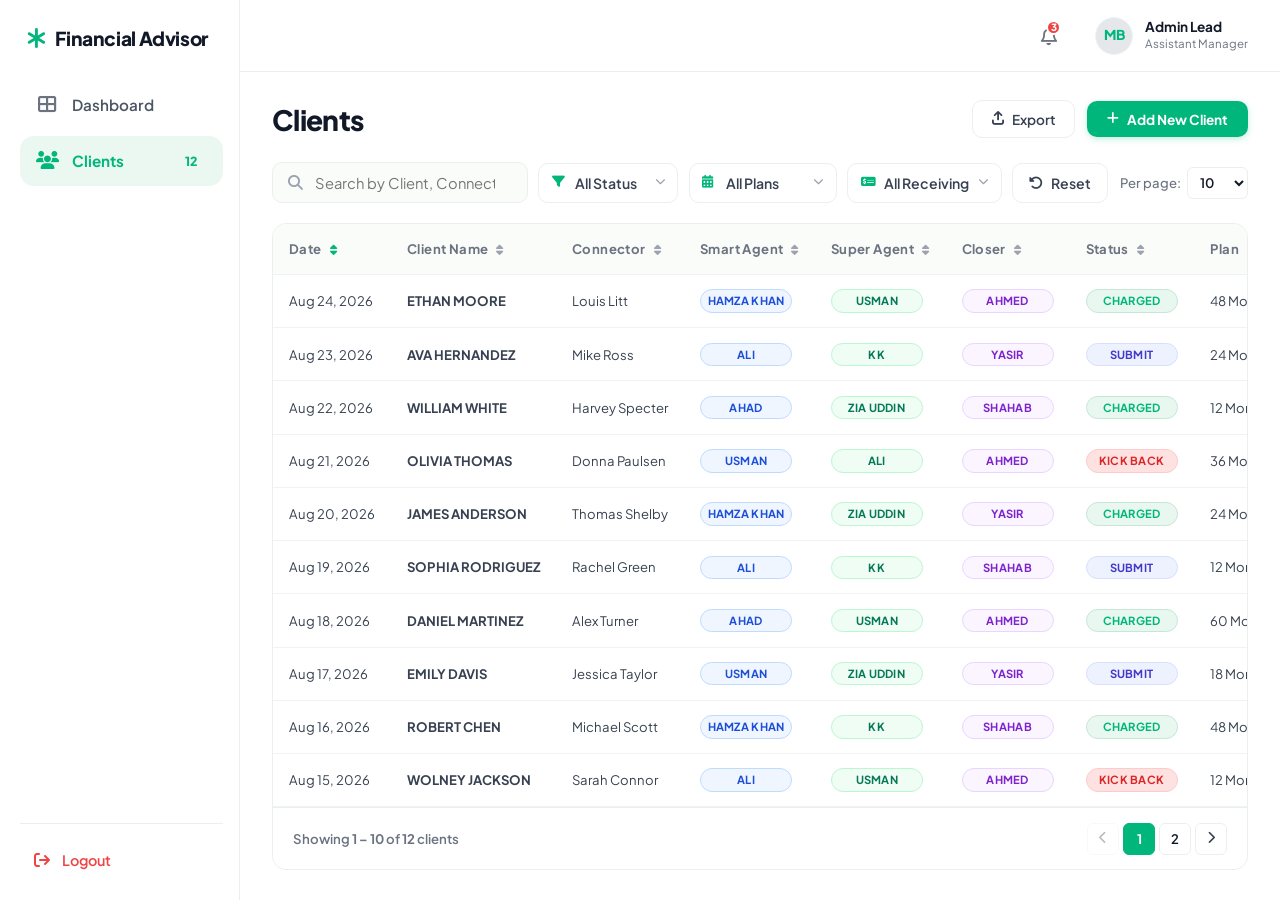
==== clients.html @ 7c9c1925 "Initial commit: Financial Advisor CRM portal" ====
<!DOCTYPE html>
<html lang="en">
<head>
    <meta charset="UTF-8">
    <meta name="viewport" content="width=device-width, initial-scale=1.0">
    <title>Clients - Financial Advisor CRM</title>
    <meta name="description" content="Professional Financial Advisor SaaS CRM - Manage and track all client applications, contract terms, approvals, and residuals.">
    <!-- Google Fonts -->
    <link rel="preconnect" href="https://fonts.googleapis.com">
    <link rel="preconnect" href="https://fonts.gstatic.com" crossorigin>
    <link href="https://fonts.googleapis.com/css2?family=Plus+Jakarta+Sans:wght@400;500;600;700;800&display=swap" rel="stylesheet">
    <!-- Font Awesome Icons -->
    <link rel="stylesheet" href="https://cdnjs.cloudflare.com/ajax/libs/font-awesome/6.5.1/css/all.min.css">
    <!-- Main Stylesheet -->
    <link rel="stylesheet" href="style.css">
</head>
<body>
    <!-- Master Rounded Canvas Card (Matching Screenshot) -->
    <div class="app-canvas">
        <!-- Sidebar Overlay (Mobile) -->
        <div class="sidebar-overlay" id="sidebarOverlay"></div>

        <!-- Sidebar -->
        <aside class="sidebar" id="sidebar">
            <div class="sidebar-brand">
                <div class="brand-wrapper">
                    <div class="brand-icon-leaf">
                        <i class="fa-solid fa-asterisk"></i>
                    </div>
                    <span class="brand-title">Financial Advisor</span>
                </div>
                <button class="sidebar-close-btn" id="sidebarCloseBtn" aria-label="Close Sidebar">
                    <i class="fa-solid fa-xmark"></i>
                </button>
            </div>



            <!-- Navigation Links -->
            <nav class="sidebar-nav">
                <a href="index.html" class="nav-item" id="navDashboard">
                    <i class="fa-solid fa-table-cells-large nav-icon"></i>
                    <span>Dashboard</span>
                </a>
                <a href="clients.html" class="nav-item active" id="navClients">
                    <i class="fa-solid fa-users nav-icon"></i>
                    <span>Clients</span>
                    <span class="badge-count" id="navClientCount">0</span>
                </a>
            </nav>

            <!-- Bottom Actions: Logout -->
            <div class="sidebar-bottom">
                <button class="sidebar-link-btn btn-logout" id="btnLogout" title="Logout">
                    <i class="fa-solid fa-arrow-right-from-bracket"></i>
                    <span>Logout</span>
                </button>
            </div>
        </aside>

        <!-- Main Wrapper -->
        <div class="main-wrapper">
            <!-- Top Navbar -->
            <header class="top-navbar">
                <div class="nav-left">
                    <button class="mobile-menu-btn" id="mobileToggleBtn" aria-label="Toggle Menu">
                        <i class="fa-solid fa-bars"></i>
                    </button>
                </div>

                <div class="nav-right">
                    <!-- Notifications Bell -->
                    <button class="notification-bell-btn" title="Notifications">
                        <i class="fa-regular fa-bell"></i>
                        <span class="notif-badge">3</span>
                    </button>

                    <!-- User Profile: Avatar First, Account Name After -->
                    <div class="user-profile-widget">
                        <div class="user-avatar-img" style="display: flex; align-items: center; justify-content: center; color: #00B67A; font-weight: 800; font-size: 0.85rem;">
                            MB
                        </div>
                        <div class="user-meta-text">
                            <span class="user-meta-name">Admin Lead</span>
                            <span class="user-meta-title">Assistant Manager</span>
                        </div>
                    </div>
                </div>
            </header>

            <!-- Page Main Content Area -->
            <main class="page-content" id="mainContent">
                <section class="view-section active" id="viewClients">
                    <!-- Header with Title & Action Buttons -->
                    <div class="page-header-row">
                        <div class="title-with-meta">
                            <h1 class="page-main-title">Clients</h1>
                        </div>

                        <div class="header-action-buttons">
                            <button class="btn-header-export" id="btnExportHeader">
                                <i class="fa-solid fa-arrow-up-from-bracket"></i>
                                <span>Export</span>
                            </button>
                            <button class="btn-header-add" id="btnOpenAddModal">
                                <i class="fa-solid fa-plus"></i>
                                <span>Add New Client</span>
                            </button>
                        </div>
                    </div>

                    <!-- Clean Toolbar: Search, Filter Dropdowns, Pagination Controls -->
                    <div class="crm-toolbar">
                        <div class="toolbar-left">
                            <!-- Search Input -->
                            <div class="search-box-pill">
                                <i class="fa-solid fa-magnifying-glass search-icon"></i>
                                <input type="text" id="searchInput" class="search-input-pill" placeholder="Search by Client, Connector, Agent, Closer...">
                                <button class="search-clear-pill" id="searchClearBtn" aria-label="Clear search" style="display: none;">
                                    <i class="fa-solid fa-circle-xmark"></i>
                                </button>
                            </div>

                            <!-- Filter: Status -->
                            <div class="filter-select-wrapper">
                                <i class="fa-solid fa-filter filter-icon-left"></i>
                                <select id="filterStatus" class="filter-select-pill">
                                    <option value="">All Status</option>
                                    <option value="Submit">Submit</option>
                                    <option value="Charged">Charged</option>
                                    <option value="Kick Back">Kick Back</option>
                                </select>
                                <i class="fa-solid fa-chevron-down filter-icon-right"></i>
                            </div>

                            <!-- Filter: Plan -->
                            <div class="filter-select-wrapper">
                                <i class="fa-solid fa-calendar-days filter-icon-left"></i>
                                <select id="filterPlan" class="filter-select-pill">
                                    <option value="">All Plans</option>
                                </select>
                                <i class="fa-solid fa-chevron-down filter-icon-right"></i>
                            </div>

                            <!-- Filter: Receiving -->
                            <div class="filter-select-wrapper">
                                <i class="fa-solid fa-money-check-dollar filter-icon-left"></i>
                                <select id="filterReceiving" class="filter-select-pill">
                                    <option value="">All Receiving</option>
                                    <option value="Received">Received</option>
                                    <option value="Pending">Pending</option>
                                </select>
                                <i class="fa-solid fa-chevron-down filter-icon-right"></i>
                            </div>

                            <!-- Reset Filters Button -->
                            <button class="btn-toolbar-reset" id="btnResetFilters" title="Reset All Filters">
                                <i class="fa-solid fa-rotate-left"></i>
                                <span>Reset</span>
                            </button>
                        </div>

                        <!-- Right Toolbar: Per Page Controls -->
                        <div class="toolbar-right">
                            <div class="per-page-wrapper">
                                <label for="selectRowsPerPage" class="per-page-label">Per page:</label>
                                <select id="selectRowsPerPage" class="per-page-select">
                                    <option value="10" selected>10</option>
                                    <option value="25">25</option>
                                    <option value="50">50</option>
                                    <option value="100">100</option>
                                </select>
                            </div>
                        </div>
                    </div>

                    <!-- Client Data Table Outer Card -->
                    <div class="table-outer-wrapper">
                        <div class="table-scroll-container">
                            <table class="crm-data-table" id="clientsTable">
                                <thead>
                                    <tr>
                                        <th class="sortable" data-sort="date">
                                            <span>Date</span>
                                            <i class="fa-solid fa-sort sort-caret"></i>
                                        </th>
                                        <th class="sortable" data-sort="clientName">
                                            <span>Client Name</span>
                                            <i class="fa-solid fa-sort sort-caret"></i>
                                        </th>
                                        <th class="sortable" data-sort="connector">
                                            <span>Connector</span>
                                            <i class="fa-solid fa-sort sort-caret"></i>
                                        </th>
                                        <th class="sortable" data-sort="smartAgent">
                                            <span>Smart Agent</span>
                                            <i class="fa-solid fa-sort sort-caret"></i>
                                        </th>
                                        <th class="sortable" data-sort="superAgent">
                                            <span>Super Agent</span>
                                            <i class="fa-solid fa-sort sort-caret"></i>
                                        </th>
                                        <th class="sortable" data-sort="closer">
                                            <span>Closer</span>
                                            <i class="fa-solid fa-sort sort-caret"></i>
                                        </th>
                                        <th class="sortable" data-sort="status">
                                            <span>Status</span>
                                            <i class="fa-solid fa-sort sort-caret"></i>
                                        </th>
                                        <th class="sortable" data-sort="plan">
                                            <span>Plan</span>
                                            <i class="fa-solid fa-sort sort-caret"></i>
                                        </th>
                                        <th class="sortable text-right" data-sort="monthly">
                                            <span>Monthly</span>
                                            <i class="fa-solid fa-sort sort-caret"></i>
                                        </th>
                                        <th class="sortable text-right" data-sort="initialPayment">
                                            <span>Initial Payment</span>
                                            <i class="fa-solid fa-sort sort-caret"></i>
                                        </th>
                                        <th class="sortable" data-sort="initialPaymentDate">
                                            <span>Initial Date</span>
                                            <i class="fa-solid fa-sort sort-caret"></i>
                                        </th>
                                        <th class="sortable text-right" data-sort="residual">
                                            <span>Residual</span>
                                            <i class="fa-solid fa-sort sort-caret"></i>
                                        </th>
                                        <th class="sortable text-right" data-sort="approvalAmount">
                                            <span>Approval Amount</span>
                                            <i class="fa-solid fa-sort sort-caret"></i>
                                        </th>
                                        <th class="sortable text-center" data-sort="receiving">
                                            <span>Receiving</span>
                                            <i class="fa-solid fa-sort sort-caret"></i>
                                        </th>
                                    </tr>
                                    <!-- Inline Table Input Row (Shown on clicking Add New Client) -->
                                    <tr class="inline-entry-row" id="inlineAddRow" style="display: none;" title="Type client data and press Enter to save">
                                        <td>
                                            <input type="date" class="tbl-input" id="tblDate">
                                        </td>
                                        <td>
                                            <input type="text" class="tbl-input" id="tblClientName" placeholder="Client Name..." style="font-weight: 700;">
                                        </td>
                                        <td>
                                            <input type="text" class="tbl-input" id="tblConnector" placeholder="Connector...">
                                        </td>
                                        <td>
                                            <div class="agent-select-wrapper" data-role="smart" data-target="tblSmartAgent">
                                                <input type="hidden" id="tblSmartAgent" value="">
                                                <button type="button" class="btn-agent-select-trigger" id="btnTrigger_tblSmartAgent" onclick="openAgentPopover(this, 'smart', 'tblSmartAgent')">
                                                    <span class="agent-select-label">-- Select --</span>
                                                    <i class="fa-solid fa-chevron-down caret-icon"></i>
                                                </button>
                                            </div>
                                        </td>
                                        <td>
                                            <div class="agent-select-wrapper" data-role="super" data-target="tblSuperAgent">
                                                <input type="hidden" id="tblSuperAgent" value="">
                                                <button type="button" class="btn-agent-select-trigger" id="btnTrigger_tblSuperAgent" onclick="openAgentPopover(this, 'super', 'tblSuperAgent')">
                                                    <span class="agent-select-label">-- Select --</span>
                                                    <i class="fa-solid fa-chevron-down caret-icon"></i>
                                                </button>
                                            </div>
                                        </td>
                                        <td>
                                            <div class="agent-select-wrapper" data-role="closer" data-target="tblCloser">
                                                <input type="hidden" id="tblCloser" value="">
                                                <button type="button" class="btn-agent-select-trigger" id="btnTrigger_tblCloser" onclick="openAgentPopover(this, 'closer', 'tblCloser')">
                                                    <span class="agent-select-label">-- Select --</span>
                                                    <i class="fa-solid fa-chevron-down caret-icon"></i>
                                                </button>
                                            </div>
                                        </td>
                                        <td>
                                            <select class="tbl-select" id="tblStatus">
                                                <option value="Submit">Submit</option>
                                                <option value="Charged">Charged</option>
                                                <option value="Kick Back">Kick Back</option>
                                            </select>
                                        </td>
                                        <td>
                                            <select class="tbl-select" id="tblPlan"></select>
                                        </td>
                                        <td>
                                            <input type="number" step="0.01" class="tbl-input text-right" id="tblMonthly" placeholder="0.00">
                                        </td>
                                        <td>
                                            <input type="number" step="0.01" class="tbl-input text-right" id="tblInitialPayment" placeholder="0.00">
                                        </td>
                                        <td>
                                            <input type="date" class="tbl-input" id="tblInitialPaymentDate">
                                        </td>
                                        <td>
                                            <div class="tbl-calc-badge" id="tblResidual">$0</div>
                                        </td>
                                        <td>
                                            <div class="tbl-calc-badge" id="tblApprovalAmount" style="color: var(--text-main);">$0</div>
                                        </td>
                                        <td>
                                            <select class="tbl-select" id="tblReceiving">
                                                <option value="Pending">Pending</option>
                                                <option value="Received">Received</option>
                                            </select>
                                        </td>
                                    </tr>
                                </thead>
                                <tbody id="clientsTableBody">
                                    <!-- Populated dynamically via JS -->
                                </tbody>
                            </table>
                        </div>

                        <!-- Table Bottom Pagination Footer -->
                        <div class="table-pagination-footer" id="tablePaginationFooter">
                            <span class="pagination-range-text" id="tableResultsCount">1 &ndash; 10 of 12</span>
                            <div class="pagination-arrow-group" id="paginationControls">
                                <!-- Dynamic arrow & number buttons -->
                            </div>
                        </div>

                        <!-- Empty State -->
                        <div class="empty-table-state" id="emptyState" style="display: none;">
                            <div class="empty-icon-wrap">
                                <i class="fa-solid fa-folder-open"></i>
                            </div>
                            <h3 class="empty-title">No clients found</h3>
                            <p class="empty-desc">There are no client records matching your active search or filters.</p>
                            <button class="btn-header-add" id="btnEmptyAddClient">
                                <i class="fa-solid fa-plus"></i>
                                <span>Add New Client</span>
                            </button>
                        </div>
                    </div>
                </section>
            </main>
        </div>
    </div>

    <!-- ==================== MODAL: ADD / EDIT CLIENT ==================== -->
    <div class="modal-backdrop" id="clientModal" role="dialog" aria-modal="true" aria-labelledby="modalTitle">
        <div class="modal-dialog">
            <div class="modal-card">
                <div class="modal-top-header">
                    <div>
                        <h2 class="modal-heading-title" id="modalTitle">Add New Client</h2>
                        <p class="modal-heading-sub" id="modalSubtitle">Fill in client contract and payment terms</p>
                    </div>
                    <button class="modal-close-icon" id="modalCloseBtn" aria-label="Close modal">
                        <i class="fa-solid fa-xmark"></i>
                    </button>
                </div>

                <form id="clientForm" novalidate>
                    <input type="hidden" id="clientId">
                    
                    <div class="modal-scroll-body">
                        <!-- Section 1: General Info -->
                        <div class="form-field-grid">
                            <!-- Date -->
                            <div class="form-group-item">
                                <label for="formDate" class="form-input-label required">Application Date</label>
                                <input type="date" id="formDate" class="custom-input" required>
                                <span class="error-text-msg" id="errorDate"></span>
                            </div>

                            <!-- Client Name -->
                            <div class="form-group-item">
                                <label for="formClientName" class="form-input-label required">Client Name</label>
                                <input type="text" id="formClientName" class="custom-input" placeholder="e.g. LAVERNON EDWARDS" required>
                                <span class="error-text-msg" id="errorClientName"></span>
                            </div>

                            <!-- Connector -->
                            <div class="form-group-item">
                                <label for="formConnector" class="form-input-label">Connector</label>
                                <input type="text" id="formConnector" class="custom-input" placeholder="e.g. Zabloon Shamaun">
                                <span class="error-text-msg" id="errorConnector"></span>
                            </div>

                            <!-- Smart Agent -->
                            <div class="form-group-item">
                                <div style="display: flex; justify-content: space-between; align-items: center;">
                                    <label for="formSmartAgent" class="form-input-label">Smart Agent</label>
                                    <button type="button" style="color: var(--primary); font-size: 0.72rem; font-weight: 700;" id="btnAddNewSmartAgent">+ Add New</button>
                                </div>
                                <select id="formSmartAgent" class="custom-select"></select>
                            </div>

                            <!-- Super Agent -->
                            <div class="form-group-item">
                                <div style="display: flex; justify-content: space-between; align-items: center;">
                                    <label for="formSuperAgent" class="form-input-label">Super Agent</label>
                                    <button type="button" style="color: var(--primary); font-size: 0.72rem; font-weight: 700;" id="btnAddNewSuperAgent">+ Add New</button>
                                </div>
                                <select id="formSuperAgent" class="custom-select"></select>
                            </div>

                            <!-- Closer -->
                            <div class="form-group-item">
                                <div style="display: flex; justify-content: space-between; align-items: center;">
                                    <label for="formCloser" class="form-input-label">Closer</label>
                                    <button type="button" style="color: var(--primary); font-size: 0.72rem; font-weight: 700;" id="btnAddNewCloser">+ Add New</button>
                                </div>
                                <select id="formCloser" class="custom-select"></select>
                            </div>

                            <!-- Status -->
                            <div class="form-group-item">
                                <label for="formStatus" class="form-input-label required">Status</label>
                                <select id="formStatus" class="custom-select" required>
                                    <option value="Submit">Submit</option>
                                    <option value="Charged">Charged</option>
                                    <option value="Kick Back">Kick Back</option>
                                </select>
                            </div>

                            <!-- Plan -->
                            <div class="form-group-item">
                                <label for="formPlan" class="form-input-label required">Plan Duration</label>
                                <select id="formPlan" class="custom-select" required></select>
                            </div>

                            <!-- Receiving -->
                            <div class="form-group-item">
                                <label for="formReceiving" class="form-input-label required">Receiving Status</label>
                                <select id="formReceiving" class="custom-select" required>
                                    <option value="Pending">Pending</option>
                                    <option value="Received">Received</option>
                                </select>
                            </div>

                            <!-- Monthly -->
                            <div class="form-group-item">
                                <label for="formMonthly" class="form-input-label required">Monthly Payment ($)</label>
                                <input type="number" id="formMonthly" class="custom-input" step="0.01" min="0" placeholder="0.00" required>
                                <span class="error-text-msg" id="errorMonthly"></span>
                            </div>

                            <!-- Initial Payment -->
                            <div class="form-group-item">
                                <label for="formInitialPayment" class="form-input-label required">Initial Payment ($)</label>
                                <input type="number" id="formInitialPayment" class="custom-input" step="0.01" min="0" placeholder="0.00" required>
                                <span class="error-text-msg" id="errorInitialPayment"></span>
                            </div>

                            <!-- Initial Payment Date -->
                            <div class="form-group-item">
                                <label for="formInitialPaymentDate" class="form-input-label">Initial Payment Date</label>
                                <input type="date" id="formInitialPaymentDate" class="custom-input">
                            </div>
                        </div>

                        <!-- Automated Calculation Banner -->
                        <div class="calc-preview-card">
                            <div class="form-field-grid">
                                <div>
                                    <label class="form-input-label">Approval Amount (Auto)</label>
                                    <div class="read-only-preview" id="displayApprovalAmount">$0.00</div>
                                    <input type="hidden" id="formApprovalAmount" value="0">
                                    <span style="font-size: 0.72rem; color: var(--primary); font-weight: 600;" id="approvalRuleMatchText">Matched rule</span>
                                </div>
                                <div>
                                    <label class="form-input-label">Residual (5% of Approval)</label>
                                    <div class="read-only-preview" id="displayResidual">$0.00</div>
                                    <input type="hidden" id="formResidual" value="0">
                                    <span style="font-size: 0.72rem; color: var(--primary); font-weight: 600;">Auto-calculated 5%</span>
                                </div>
                            </div>
                        </div>
                    </div>

                    <div class="modal-action-footer">
                        <button type="button" class="btn-header-export" id="modalCancelBtn">Cancel</button>
                        <button type="submit" class="btn-header-add" id="modalSaveBtn">
                            <i class="fa-solid fa-floppy-disk"></i>
                            <span id="modalSaveBtnText">Save Client</span>
                        </button>
                    </div>
                </form>
            </div>
        </div>
    </div>

    <!-- ==================== MODAL: VIEW CLIENT DETAILS ==================== -->
    <div class="modal-backdrop" id="viewModal" role="dialog" aria-modal="true" aria-labelledby="viewModalTitle">
        <div class="modal-dialog">
            <div class="modal-card">
                <div class="modal-top-header">
                    <div>
                        <h2 class="modal-heading-title" id="viewModalTitle">Client Details</h2>
                        <p class="modal-heading-sub">Application terms and financial summary</p>
                    </div>
                    <button class="modal-close-icon" id="viewModalCloseBtn" aria-label="Close modal">
                        <i class="fa-solid fa-xmark"></i>
                    </button>
                </div>

                <div class="modal-scroll-body" id="viewModalBody">
                    <!-- Populated dynamically via JS -->
                </div>

                <div class="modal-action-footer">
                    <button type="button" class="btn-header-export" id="viewModalCloseBtn2">Close</button>
                    <button type="button" class="btn-header-export" id="viewModalDeleteBtn" style="color: var(--danger); border-color: #FECACA;">
                        <i class="fa-solid fa-trash-can"></i>
                        <span>Delete</span>
                    </button>
                    <button type="button" class="btn-header-add" id="viewModalEditBtn">
                        <i class="fa-solid fa-pen-to-square"></i>
                        <span>Edit Client</span>
                    </button>
                </div>
            </div>
        </div>
    </div>

    <!-- ==================== MODAL: DELETE CONFIRMATION ==================== -->
    <div class="modal-backdrop" id="deleteModal" role="dialog" aria-modal="true" aria-labelledby="deleteModalTitle">
        <div class="modal-dialog modal-dialog-sm">
            <div class="modal-card">
                <div class="modal-top-header" style="background-color: #FEF2F2;">
                    <div>
                        <h2 class="modal-heading-title" style="color: var(--danger);" id="deleteModalTitle">Delete Client</h2>
                        <p class="modal-heading-sub">Confirm permanent record removal</p>
                    </div>
                    <button class="modal-close-icon" id="deleteModalCloseBtn" aria-label="Close modal">
                        <i class="fa-solid fa-xmark"></i>
                    </button>
                </div>

                <div class="modal-scroll-body">
                    <p style="font-size: 1rem; color: var(--text-main); margin-bottom: 0.5rem;">
                        Are you sure you want to delete <strong id="deleteClientName">this client</strong>?
                    </p>
                    <p style="font-size: 0.85rem; color: var(--text-muted);">
                        This will remove the record from localStorage and recalculate all financial statistics.
                    </p>
                </div>

                <div class="modal-action-footer">
                    <button type="button" class="btn-header-export" id="deleteCancelBtn">Cancel</button>
                    <button type="button" class="btn-header-add" id="deleteConfirmBtn" style="background-color: var(--danger);">
                        <i class="fa-solid fa-trash-can"></i>
                        <span>Delete Client</span>
                    </button>
                </div>
            </div>
        </div>
    </div>

    <!-- ==================== MODAL: ADD CUSTOM AGENT ==================== -->
    <div class="modal-backdrop" id="agentModal" role="dialog" aria-modal="true" aria-labelledby="agentModalTitle">
        <div class="modal-dialog modal-dialog-sm">
            <div class="modal-card">
                <div class="modal-top-header">
                    <div>
                        <h2 class="modal-heading-title" id="agentModalTitle">Add New Agent</h2>
                        <p class="modal-heading-sub" id="agentModalSubtitle">Add to persistent dropdown selections</p>
                    </div>
                    <button class="modal-close-icon" id="agentModalCloseBtn" aria-label="Close modal">
                        <i class="fa-solid fa-xmark"></i>
                    </button>
                </div>

                <form id="agentForm" novalidate>
                    <div class="modal-scroll-body">
                        <div class="form-group-item">
                            <label for="agentNameInput" class="form-input-label required">Agent Full Name</label>
                            <input type="text" id="agentNameInput" class="custom-input" placeholder="e.g. John Doe" required autofocus>
                            <span class="error-text-msg" id="agentNameError"></span>
                        </div>
                    </div>

                    <div class="modal-action-footer">
                        <button type="button" class="btn-header-export" id="agentCancelBtn">Cancel</button>
                        <button type="submit" class="btn-header-add" id="agentSaveBtn">
                            <i class="fa-solid fa-plus"></i>
                            <span>Save Agent</span>
                        </button>
                    </div>
                </form>
            </div>
        </div>
    </div>

    <!-- Agent Datalists for Combobox / Quick Custom Input -->
    <datalist id="smartAgentDatalist"></datalist>
    <datalist id="superAgentDatalist"></datalist>
    <datalist id="closerDatalist"></datalist>

    <!-- Toast Notifications Container -->
    <div class="toast-container" id="toastContainer" aria-live="polite" aria-atomic="true"></div>

    <!-- Application Script -->
    <script src="script.js"></script>
</body>
</html>
---- style.css ----
/* ==========================================================================
   FINANCIAL ADVISOR / CLIENT CRM - LIGHT EMERALD DESIGN SYSTEM
   ========================================================================== */

:root {
    /* Primary Brand Palette (Emerald Green Theme from Reference) */
    --primary: #00B67A;
    --primary-hover: #009E69;
    --primary-active: #00875A;
    --primary-light: #EBF8F2;
    --primary-subtle: rgba(0, 182, 122, 0.12);

    /* Backgrounds & Canvas */
    --canvas-bg: #E7EFE9;
    --app-bg: #FFFFFF;
    --sidebar-bg: #FFFFFF;
    --sidebar-border: #EBF0EC;
    --sidebar-hover: #F4F8F5;
    --sidebar-active: #EBF8F2;
    --sidebar-text: #4B5563;
    --sidebar-text-active: #00B67A;

    /* Card & Table Tokens */
    --card-bg: #FFFFFF;
    --card-border: #EBF0EC;
    --card-hover-border: #D8E5DC;
    --table-header-bg: #FFFFFF;
    --table-row-hover: #F8FCF9;
    --table-border: #F0F4F1;

    /* Text Colors */
    --text-main: #111827;
    --text-secondary: #374151;
    --text-muted: #6B7280;
    --text-light: #9CA3AF;

    /* Status Colors */
    --success: #00B67A;
    --success-light: #E8F8F0;
    --success-border: #A7F3D0;

    --danger: #EF4444;
    --danger-light: #FEE2E2;
    --danger-border: #FECACA;

    --warning: #F59E0B;
    --warning-light: #FEF3C7;
    --warning-border: #FDE68A;

    --info: #3B82F6;
    --info-light: #EFF6FF;
    --info-border: #BFDBFE;

    --purple: #8B5CF6;
    --purple-light: #F5F3FF;

    /* Layout Dimensions */
    --sidebar-width: 240px;
    --header-height: 72px;
    --radius-sm: 6px;
    --radius-md: 10px;
    --radius-lg: 14px;
    --radius-xl: 20px;
    --radius-2xl: 26px;

    /* Shadows */
    --shadow-canvas: 0 12px 35px -8px rgba(0, 40, 20, 0.08), 0 4px 12px -2px rgba(0, 0, 0, 0.04);
    --shadow-sm: 0 1px 2px 0 rgba(0, 0, 0, 0.04);
    --shadow-md: 0 4px 6px -1px rgba(0, 0, 0, 0.05), 0 2px 4px -2px rgba(0, 0, 0, 0.03);
    --shadow-dropdown: 0 10px 25px -5px rgba(0, 0, 0, 0.1), 0 8px 10px -6px rgba(0, 0, 0, 0.04);
    --shadow-modal: 0 25px 50px -12px rgba(0, 0, 0, 0.25);

    /* Transitions */
    --transition-fast: all 0.15s ease;
    --transition-normal: all 0.22s cubic-bezier(0.4, 0, 0.2, 1);
}

/* Reset & Base */
*, *::before, *::after {
    box-sizing: border-box;
    margin: 0;
    padding: 0;
}

html {
    font-size: 16px;
    scroll-behavior: smooth;
    background-color: var(--canvas-bg);
}

html, body {
    height: 100%;
    margin: 0;
    padding: 0;
    overflow: hidden;
}

body {
    font-family: 'Plus Jakarta Sans', -apple-system, BlinkMacSystemFont, 'Segoe UI', Roboto, Helvetica, Arial, sans-serif;
    background-color: #FFFFFF;
    color: var(--text-main);
    line-height: 1.5;
    -webkit-font-smoothing: antialiased;
    -moz-osx-font-smoothing: grayscale;
    min-height: 100vh;
    width: 100%;
}

/* Typography */
h1, h2, h3, h4, h5, h6 {
    font-weight: 700;
    color: var(--text-main);
    line-height: 1.25;
}

a {
    color: var(--primary);
    text-decoration: none;
    transition: var(--transition-fast);
}

button {
    font-family: inherit;
    cursor: pointer;
    border: none;
    outline: none;
    background: none;
}

input, select, textarea {
    font-family: inherit;
    font-size: 0.95rem;
}

select {
    scrollbar-width: none;
    -ms-overflow-style: none;
}

select::-webkit-scrollbar {
    display: none;
    width: 0;
    height: 0;
}

/* ==========================================================================
   MASTER FULL-SCREEN APP LAYOUT
   ========================================================================== */

.app-canvas {
    width: 100vw;
    height: 100vh;
    max-height: 100vh;
    background-color: var(--app-bg);
    border-radius: 0;
    box-shadow: none;
    border: none;
    display: flex;
    position: relative;
    overflow: hidden;
}

/* ==========================================================================
   CLEAN LIGHT SIDEBAR
   ========================================================================== */

.sidebar-overlay {
    display: none;
    position: fixed;
    inset: 0;
    background: rgba(15, 23, 42, 0.5);
    backdrop-filter: blur(4px);
    z-index: 998;
    opacity: 0;
    transition: opacity 0.3s ease;
}

.sidebar {
    width: var(--sidebar-width);
    background-color: var(--sidebar-bg);
    border-right: 1px solid var(--sidebar-border);
    display: flex;
    flex-direction: column;
    flex-shrink: 0;
    padding: 1.5rem 1rem 1.25rem 1.25rem;
    z-index: 50;
    transition: var(--transition-normal);
    position: sticky;
    top: 0;
    height: 100vh;
    overflow-y: auto;
    overflow-x: hidden;
    scrollbar-width: none;
    -ms-overflow-style: none;
}

.sidebar::-webkit-scrollbar {
    display: none;
}

.sidebar-brand {
    display: flex;
    align-items: center;
    justify-content: space-between;
    margin-bottom: 1.75rem;
    padding: 0 0.5rem;
}

.brand-wrapper {
    display: flex;
    align-items: center;
    gap: 0.65rem;
}

.brand-icon-leaf {
    color: var(--primary);
    font-size: 1.45rem;
    display: flex;
    align-items: center;
    justify-content: center;
}

.brand-title {
    font-size: 1.2rem;
    font-weight: 800;
    color: var(--text-main);
    letter-spacing: -0.02em;
}

.sidebar-close-btn {
    display: none;
    color: var(--text-muted);
    font-size: 1.3rem;
    padding: 0.4rem;
}

.btn-sidebar-add {
    width: 100%;
    background-color: var(--primary);
    color: #FFFFFF;
    font-weight: 700;
    font-size: 0.95rem;
    padding: 0.8rem 1rem;
    border-radius: var(--radius-md);
    display: flex;
    align-items: center;
    justify-content: center;
    gap: 0.5rem;
    margin-bottom: 1.75rem;
    transition: var(--transition-normal);
    box-shadow: 0 3px 8px rgba(0, 182, 122, 0.25);
}

.btn-sidebar-add:hover {
    background-color: var(--primary-hover);
    transform: translateY(-1px);
    box-shadow: 0 5px 12px rgba(0, 182, 122, 0.35);
}

.sidebar-nav {
    display: flex;
    flex-direction: column;
    gap: 0.4rem;
    flex: 1;
}

.nav-item {
    display: flex;
    align-items: center;
    gap: 0.85rem;
    padding: 0.8rem 1rem;
    border-radius: var(--radius-lg);
    color: var(--sidebar-text);
    font-weight: 600;
    font-size: 0.95rem;
    transition: var(--transition-fast);
    position: relative;
}

.nav-icon {
    font-size: 1.15rem;
    width: 22px;
    text-align: center;
    color: var(--text-muted);
    transition: var(--transition-fast);
}

.nav-item:hover {
    background-color: var(--sidebar-hover);
    color: var(--text-main);
}

.nav-item:hover .nav-icon {
    color: var(--primary);
}

.nav-item.active {
    background-color: var(--sidebar-active);
    color: var(--sidebar-text-active);
    font-weight: 700;
}

.nav-item.active .nav-icon {
    color: var(--sidebar-text-active);
}

.badge-count {
    margin-left: auto;
    background: var(--primary-light);
    color: var(--primary);
    font-size: 0.78rem;
    font-weight: 800;
    padding: 0.2rem 0.6rem;
    border-radius: 9999px;
}

.sidebar-bottom {
    margin-top: auto;
    padding-top: 1rem;
    border-top: 1px solid var(--sidebar-border);
    display: flex;
    flex-direction: column;
    gap: 0.5rem;
}

.sidebar-link-btn {
    display: flex;
    align-items: center;
    gap: 0.75rem;
    padding: 0.7rem 0.85rem;
    color: var(--text-muted);
    font-size: 0.9rem;
    font-weight: 600;
    border-radius: var(--radius-md);
    transition: var(--transition-fast);
}

.sidebar-link-btn:hover {
    background-color: var(--sidebar-hover);
    color: var(--text-main);
}

.btn-logout {
    color: #EF4444 !important;
    font-weight: 600;
    width: 100%;
}

.btn-logout i {
    color: #EF4444;
    font-size: 1rem;
    transition: var(--transition-fast);
}

.btn-logout:hover {
    background-color: #FEF2F2 !important;
    color: #DC2626 !important;
}

.btn-logout:hover i {
    transform: translateX(2px);
    color: #DC2626;
}

/* ==========================================================================
   MAIN CONTENT AREA & TOP HEADER
   ========================================================================== */

.main-wrapper {
    flex: 1;
    min-width: 0;
    height: 100vh;
    max-height: 100vh;
    display: flex;
    flex-direction: column;
    overflow: hidden;
    background-color: var(--app-bg);
}

.top-navbar {
    height: var(--header-height);
    padding: 0 2rem;
    display: flex;
    align-items: center;
    justify-content: space-between;
    border-bottom: 1px solid var(--sidebar-border);
    background-color: #FFFFFF;
    flex-shrink: 0;
    z-index: 40;
}

.nav-left {
    display: flex;
    align-items: center;
    gap: 1rem;
}

.mobile-menu-btn {
    display: none;
    font-size: 1.25rem;
    color: var(--text-secondary);
    padding: 0.4rem;
    border-radius: var(--radius-sm);
}

.nav-right {
    display: flex;
    align-items: center;
    gap: 1.5rem;
}

.currency-badge {
    display: flex;
    align-items: center;
    gap: 0.4rem;
    font-size: 0.85rem;
    font-weight: 700;
    color: var(--primary);
    cursor: pointer;
    padding: 0.35rem 0.65rem;
    border-radius: var(--radius-sm);
    transition: var(--transition-fast);
}

.currency-badge:hover {
    background-color: var(--primary-light);
}

.notification-bell-btn {
    position: relative;
    font-size: 1.15rem;
    color: var(--text-muted);
    padding: 0.4rem;
    border-radius: 50%;
    transition: var(--transition-fast);
}

.notification-bell-btn:hover {
    color: var(--text-main);
    background-color: var(--sidebar-hover);
}

.notif-badge {
    position: absolute;
    top: 2px;
    right: 2px;
    width: 15px;
    height: 15px;
    border-radius: 50%;
    background-color: #EF4444;
    color: #FFFFFF;
    font-size: 0.62rem;
    font-weight: 800;
    display: flex;
    align-items: center;
    justify-content: center;
    border: 2px solid #FFFFFF;
}

.user-profile-widget {
    display: flex;
    align-items: center;
    gap: 0.75rem;
    padding-left: 0.5rem;
}

.user-meta-text {
    display: flex;
    flex-direction: column;
    text-align: left;
}

.user-meta-name {
    font-size: 0.85rem;
    font-weight: 700;
    color: var(--text-main);
    line-height: 1.2;
}

.user-meta-title {
    font-size: 0.72rem;
    color: var(--text-muted);
}

.user-avatar-img {
    width: 38px;
    height: 38px;
    border-radius: 50%;
    object-fit: cover;
    border: 1.5px solid var(--primary-light);
    background: #E5E7EB;
}

/* ==========================================================================
   PAGE VIEW CONTENT
   ========================================================================== */

.page-content {
    flex: 1;
    padding: 1.75rem 2rem 2.5rem;
    min-width: 0;
    width: 100%;
    overflow-y: auto;
    overflow-x: hidden;
}

.page-header-row {
    display: flex;
    align-items: center;
    justify-content: space-between;
    margin-bottom: 1.5rem;
    flex-wrap: wrap;
    gap: 1rem;
}

.title-with-meta {
    display: flex;
    align-items: center;
    gap: 1rem;
    flex-wrap: wrap;
}

.page-main-title {
    font-size: 1.75rem;
    font-weight: 800;
    color: var(--text-main);
    letter-spacing: -0.025em;
}

.last-updated-tag {
    display: inline-flex;
    align-items: center;
    gap: 0.4rem;
    font-size: 0.75rem;
    color: var(--text-muted);
    font-weight: 600;
    text-transform: uppercase;
    letter-spacing: 0.03em;
}

.last-updated-tag strong {
    color: var(--text-secondary);
}

.refresh-icon-btn {
    color: var(--primary);
    cursor: pointer;
    font-size: 0.8rem;
    transition: transform 0.3s ease;
}

.refresh-icon-btn:hover {
    transform: rotate(180deg);
}

.header-action-buttons {
    display: flex;
    align-items: center;
    gap: 0.75rem;
}

.btn-header-export {
    background-color: #FFFFFF;
    border: 1px solid var(--sidebar-border);
    color: var(--text-secondary);
    font-weight: 600;
    font-size: 0.85rem;
    padding: 0.6rem 1.15rem;
    border-radius: var(--radius-md);
    display: inline-flex;
    align-items: center;
    gap: 0.5rem;
    transition: var(--transition-fast);
}

.btn-header-export:hover {
    background-color: var(--sidebar-hover);
    border-color: #D1D5DB;
    color: var(--text-main);
}

.btn-header-add {
    background-color: var(--primary);
    color: #FFFFFF;
    font-weight: 700;
    font-size: 0.85rem;
    padding: 0.6rem 1.25rem;
    border-radius: var(--radius-md);
    display: inline-flex;
    align-items: center;
    gap: 0.5rem;
    transition: var(--transition-normal);
    box-shadow: 0 2px 6px rgba(0, 182, 122, 0.25);
}

.btn-header-add:hover {
    background-color: var(--primary-hover);
    transform: translateY(-1px);
    box-shadow: 0 4px 10px rgba(0, 182, 122, 0.35);
}

/* ==========================================================================
   TOOLBAR WITH FILTER PILLS & COLUMN CUSTOMIZER (Exact Reference UI)
   ========================================================================== */

.crm-toolbar {
    display: flex;
    align-items: center;
    justify-content: space-between;
    gap: 0.75rem;
    margin-bottom: 1.25rem;
    flex-wrap: wrap;
    width: 100%;
}

.toolbar-left {
    display: flex;
    align-items: center;
    gap: 0.65rem;
    flex: 1;
    min-width: 320px;
    flex-wrap: wrap;
}

.search-box-pill {
    position: relative;
    flex: 1 1 240px;
    min-width: 200px;
    max-width: 360px;
}

.search-box-pill i.search-icon {
    position: absolute;
    left: 1rem;
    top: 50%;
    transform: translateY(-50%);
    color: var(--text-light);
    font-size: 0.95rem;
}

.search-input-pill {
    width: 100%;
    padding: 0.65rem 2rem 0.65rem 2.6rem;
    border: 1.5px solid var(--sidebar-border);
    border-radius: var(--radius-md);
    background-color: #FAFCFA;
    color: var(--text-main);
    font-size: 0.92rem;
    transition: var(--transition-fast);
}

.search-input-pill:focus {
    background-color: #FFFFFF;
    border-color: var(--primary);
    box-shadow: 0 0 0 3px rgba(0, 182, 122, 0.15);
    outline: none;
}

.search-clear-pill {
    position: absolute;
    right: 0.8rem;
    top: 50%;
    transform: translateY(-50%);
    color: var(--text-light);
    font-size: 0.95rem;
    padding: 0.2rem;
    transition: var(--transition-fast);
}

.search-clear-pill:hover {
    color: var(--text-secondary);
}

/* Toolbar Filter Dropdowns (Full Width Pill Buttons) */
.filter-select-wrapper {
    position: relative;
    display: inline-flex;
    align-items: center;
}

.filter-icon-left {
    position: absolute;
    left: 0.85rem;
    pointer-events: none;
    color: var(--primary);
    font-size: 0.8rem;
    z-index: 2;
}

.filter-icon-right {
    position: absolute;
    right: 0.85rem;
    pointer-events: none;
    color: var(--text-light);
    font-size: 0.65rem;
    z-index: 2;
}

.filter-select-pill {
    min-width: 140px;
    height: 40px;
    padding: 0.5rem 2rem 0.5rem 2.25rem;
    font-size: 0.88rem;
    font-weight: 600;
    font-family: inherit;
    color: var(--text-secondary);
    background-color: #FFFFFF;
    border: 1.5px solid var(--sidebar-border);
    border-radius: var(--radius-md);
    cursor: pointer;
    appearance: none;
    -webkit-appearance: none;
    -moz-appearance: none;
    transition: var(--transition-fast);
}

.filter-select-pill:hover {
    background-color: var(--sidebar-hover);
    border-color: #CBD5E1;
    color: var(--text-main);
}

.filter-select-pill:focus {
    border-color: var(--primary);
    background-color: #FFFFFF;
    outline: none;
    box-shadow: 0 0 0 3px rgba(0, 182, 122, 0.15);
    color: var(--text-main);
}

.btn-toolbar-reset {
    height: 40px;
    padding: 0.5rem 1rem;
    font-size: 0.88rem;
    font-weight: 600;
    font-family: inherit;
    color: var(--text-secondary);
    background-color: #FFFFFF;
    border: 1.5px solid var(--sidebar-border);
    border-radius: var(--radius-md);
    display: inline-flex;
    align-items: center;
    gap: 0.45rem;
    cursor: pointer;
    transition: var(--transition-fast);
}

.btn-toolbar-reset:hover {
    background-color: var(--sidebar-hover);
    border-color: #CBD5E1;
    color: var(--text-main);
}

.toolbar-right {
    display: flex;
    align-items: center;
    gap: 0.85rem;
    flex-wrap: wrap;
}

.per-page-wrapper {
    display: inline-flex;
    align-items: center;
    gap: 0.4rem;
    font-size: 0.82rem;
    color: var(--text-secondary);
    font-weight: 500;
}

.per-page-label {
    font-size: 0.82rem;
    color: var(--text-muted);
    font-weight: 500;
}

.per-page-select {
    height: 32px;
    padding: 0.15rem 0.5rem;
    font-size: 0.82rem;
    font-weight: 600;
    font-family: inherit;
    color: var(--text-main);
    background-color: #FFFFFF;
    border: 1.5px solid var(--sidebar-border);
    border-radius: var(--radius-sm);
    cursor: pointer;
    transition: var(--transition-fast);
}

.per-page-select:focus {
    border-color: var(--primary);
    outline: none;
    box-shadow: 0 0 0 2px rgba(0, 182, 122, 0.15);
}

.pagination-range-text {
    font-size: 0.825rem;
    color: var(--text-muted);
    font-weight: 600;
    white-space: nowrap;
}

.pagination-arrow-group {
    display: flex;
    align-items: center;
    gap: 0.25rem;
}

.btn-arrow-page {
    width: 32px;
    height: 32px;
    border-radius: var(--radius-sm);
    border: 1.5px solid var(--sidebar-border);
    background-color: #FFFFFF;
    color: var(--text-secondary);
    display: flex;
    align-items: center;
    justify-content: center;
    font-size: 0.8rem;
    transition: var(--transition-fast);
    cursor: pointer;
}

.btn-arrow-page:hover:not(:disabled) {
    background-color: #E8F8F0;
    color: var(--primary);
    border-color: var(--primary);
}

.btn-arrow-page:disabled {
    opacity: 0.35;
    cursor: not-allowed;
}

.btn-page-number {
    min-width: 32px;
    height: 32px;
    padding: 0 0.4rem;
    border-radius: var(--radius-sm);
    border: 1.5px solid var(--sidebar-border);
    background-color: #FFFFFF;
    color: var(--text-main);
    display: flex;
    align-items: center;
    justify-content: center;
    font-size: 0.82rem;
    font-weight: 600;
    transition: var(--transition-fast);
    cursor: pointer;
}

.btn-page-number:hover:not(.active) {
    background-color: #E8F8F0;
    border-color: var(--primary);
    color: var(--primary);
}

.btn-page-number.active {
    background-color: var(--primary);
    border-color: var(--primary);
    color: #FFFFFF;
    font-weight: 700;
}

/* Table Bottom Pagination Footer (Clean Attached Bottom Bar) */
.table-pagination-footer {
    display: flex;
    align-items: center;
    justify-content: space-between;
    gap: 1rem;
    padding: 0.9rem 1.25rem;
    border-top: 1px solid var(--sidebar-border);
    background-color: #FFFFFF;
    border-bottom-left-radius: var(--radius-lg);
    border-bottom-right-radius: var(--radius-lg);
}

/* ==========================================================================
   DATA TABLE CONTAINER & STYLES (Light & Clean Like Screenshot)
   ========================================================================== */

.table-outer-wrapper {
    width: 100%;
    border: 1px solid var(--sidebar-border);
    border-radius: var(--radius-lg);
    background-color: #FFFFFF;
    overflow: hidden;
}

.table-scroll-container {
    width: 100%;
    overflow-x: auto;
    overflow-y: visible;
    scrollbar-width: thin;
    scrollbar-color: #CBD5E1 #F9FAFB;
}

.table-scroll-container::-webkit-scrollbar {
    height: 7px;
}

.table-scroll-container::-webkit-scrollbar-track {
    background: #F9FAFB;
}

.table-scroll-container::-webkit-scrollbar-thumb {
    background: #D1D5DB;
    border-radius: 4px;
}

.crm-data-table {
    width: 100%;
    min-width: 1100px;
    border-collapse: collapse;
    text-align: left;
    white-space: nowrap;
}

.crm-data-table th {
    background-color: #FAFCFA;
    color: var(--text-muted);
    font-size: 0.82rem;
    font-weight: 700;
    padding: 0.95rem 1rem;
    border-bottom: 1px solid var(--table-border);
    user-select: none;
    letter-spacing: 0.03em;
}

.crm-data-table th.sortable {
    cursor: pointer;
    transition: var(--transition-fast);
}

.crm-data-table th.sortable:hover {
    background-color: #F0F7F2;
    color: var(--primary);
}

.sort-caret {
    font-size: 0.72rem;
    margin-left: 0.35rem;
    color: var(--text-light);
    vertical-align: middle;
}

th.sort-asc .sort-caret,
th.sort-desc .sort-caret {
    color: var(--primary);
}

.crm-data-table td {
    padding: 0.9rem 1rem;
    font-size: 0.82rem;
    color: var(--text-secondary);
    border-bottom: 1px solid var(--table-border);
    vertical-align: middle;
    transition: var(--transition-fast);
}

/* ==========================================================================
   INLINE TABLE DATA ENTRY ROW (Inputs Directly Inside Table)
   ========================================================================== */

.inline-entry-row {
    background-color: #F3F9F5 !important;
    border-bottom: 2px solid #C6E7D5 !important;
}

.inline-entry-row td {
    padding: 0.65rem 0.5rem;
    background-color: #F3F9F5;
}

.tbl-input, .tbl-select {
    width: 100%;
    min-width: 75px;
    height: 32px;
    padding: 0.2rem 0.45rem;
    font-size: 0.85rem;
    font-weight: 500;
    font-family: inherit;
    color: var(--text-main);
    background-color: #FFFFFF;
    border: 1px solid #C6E7D5;
    border-radius: var(--radius-sm);
    transition: var(--transition-fast);
}

.tbl-input:focus, .tbl-select:focus {
    border-color: var(--primary);
    box-shadow: 0 0 0 2px rgba(0, 182, 122, 0.2);
    outline: none;
    background-color: #FFFFFF;
}

.tbl-input.is-invalid, .tbl-select.is-invalid {
    border-color: var(--danger);
    background-color: #FEF2F2;
}

.tbl-calc-badge {
    display: inline-flex;
    align-items: center;
    justify-content: flex-end;
    height: 32px;
    padding: 0.2rem 0.45rem;
    font-size: 0.85rem;
    font-weight: 600;
    font-family: 'Plus Jakarta Sans', monospace;
    background-color: #FFFFFF;
    border: 1px solid #C6E7D5;
    border-radius: var(--radius-sm);
    color: var(--primary);
    white-space: nowrap;
    width: 100%;
}

.crm-data-table tbody tr:hover td {
    background-color: var(--table-row-hover);
}

.inline-editing-row {
    background-color: #F3F9F5 !important;
}

.inline-editing-row td {
    padding: 0.55rem 0.45rem !important;
    background-color: #F3F9F5 !important;
}

/* ==========================================================================
   CUSTOM AGENT DROPDOWN POPOVER WITH INLINE INPUT
   ========================================================================== */

.agent-select-wrapper {
    position: relative;
    width: 100%;
    min-width: 85px;
}

.btn-agent-select-trigger {
    width: 100%;
    min-width: 85px;
    height: 32px;
    padding: 0.2rem 0.5rem;
    font-size: 0.85rem;
    font-weight: 500;
    font-family: inherit;
    color: var(--text-main);
    background-color: #FFFFFF;
    border: 1px solid #C6E7D5;
    border-radius: var(--radius-sm);
    display: flex;
    align-items: center;
    justify-content: space-between;
    gap: 0.35rem;
    cursor: pointer;
    transition: var(--transition-fast);
    text-align: left;
}

.btn-agent-select-trigger:hover {
    border-color: var(--primary);
    background-color: #FAFCFA;
}

.btn-agent-select-trigger.active {
    border-color: var(--primary);
    box-shadow: 0 0 0 2px rgba(0, 182, 122, 0.2);
    background-color: #FFFFFF;
}

.agent-select-label {
    overflow: hidden;
    text-overflow: ellipsis;
    white-space: nowrap;
    flex: 1;
}

.caret-icon {
    font-size: 0.65rem;
    color: var(--text-muted);
    flex-shrink: 0;
    transition: transform 0.15s ease;
}

.btn-agent-select-trigger.active .caret-icon {
    transform: rotate(180deg);
    color: var(--primary);
}

/* Floating Popover */
.agent-popover-dropdown {
    position: fixed;
    z-index: 9999;
    background: #FFFFFF;
    border: 1px solid #C6E7D5;
    border-radius: var(--radius-md);
    box-shadow: 0 10px 25px -4px rgba(0, 40, 20, 0.18), 0 4px 6px -2px rgba(0, 0, 0, 0.05);
    min-width: 175px;
    max-width: 260px;
    padding: 0.45rem;
    display: flex;
    flex-direction: column;
    gap: 0.35rem;
    animation: popoverFadeIn 0.12s ease-out;
}

@keyframes popoverFadeIn {
    from { opacity: 0; transform: translateY(-4px); }
    to { opacity: 1; transform: translateY(0); }
}

.agent-popover-search {
    width: 100%;
    padding: 0.38rem 0.55rem;
    font-size: 0.82rem;
    font-family: inherit;
    color: var(--text-main);
    background: #FAFCFA;
    border: 1px solid #CBD5E1;
    border-radius: var(--radius-sm);
    outline: none;
    transition: var(--transition-fast);
}

.agent-popover-search:focus {
    border-color: var(--primary);
    background: #FFFFFF;
    box-shadow: 0 0 0 2px rgba(0, 182, 122, 0.18);
}

.agent-popover-options {
    max-height: 165px;
    overflow-y: auto;
    overscroll-behavior: contain;
    -webkit-overflow-scrolling: touch;
    scrollbar-width: none; /* Firefox */
    -ms-overflow-style: none; /* IE and Edge */
    display: flex;
    flex-direction: column;
    gap: 0.15rem;
}

.agent-popover-options::-webkit-scrollbar {
    display: none; /* Chrome, Safari, Opera */
    width: 0;
    height: 0;
}

.agent-popover-item {
    padding: 0.35rem 0.55rem;
    font-size: 0.82rem;
    font-weight: 500;
    color: var(--text-main);
    border-radius: var(--radius-sm);
    cursor: pointer;
    transition: background 0.12s;
    display: flex;
    align-items: center;
    justify-content: space-between;
}

.agent-popover-item:hover {
    background-color: #E8F8F0;
    color: #00B67A;
}

.agent-popover-item.selected {
    background-color: #E8F8F0;
    color: #00B67A;
    font-weight: 700;
}

.agent-popover-add-btn {
    padding: 0.42rem 0.55rem;
    font-size: 0.82rem;
    font-weight: 600;
    color: #00B67A;
    background: #F0FDF4;
    border: 1px dashed #A7F3D0;
    border-radius: var(--radius-sm);
    cursor: pointer;
    display: flex;
    align-items: center;
    gap: 0.4rem;
    transition: background 0.12s, border-color 0.12s;
}

.agent-popover-add-btn:hover {
    background: #DCFCE7;
    border-color: #00B67A;
}

.inline-editing-row td {
    padding: 0.55rem 0.45rem !important;
    background-color: #F3F9F5 !important;
}

.client-name-cell {
    font-weight: 700;
    font-size: 0.95rem;
    color: var(--text-main);
    display: flex;
    align-items: center;
    gap: 0.6rem;
}

.client-initial-badge {
    width: 32px;
    height: 32px;
    border-radius: 50%;
    background-color: var(--primary-light);
    color: var(--primary);
    font-weight: 800;
    font-size: 0.8rem;
    display: flex;
    align-items: center;
    justify-content: center;
    flex-shrink: 0;
}

.clickable-row:hover .client-name-cell strong {
    color: var(--primary);
}

.currency-val {
    font-weight: 700;
    font-size: 0.95rem;
    font-family: 'Plus Jakarta Sans', monospace;
}

.text-right { text-align: right; }
.text-center { text-align: center; }

/* Status & Agent Badges (Uniform Equal Width Clean Pills Without Icons) */
.status-pill, .badge-agent {
    display: inline-flex;
    align-items: center;
    justify-content: center;
    width: 92px;
    min-width: 92px;
    box-sizing: border-box;
    font-size: 0.70rem;
    font-weight: 700;
    text-transform: uppercase;
    letter-spacing: 0.025em;
    padding: 0.25rem 0.4rem;
    border-radius: 9999px;
    line-height: 1.2;
    white-space: nowrap;
    text-align: center;
    overflow: hidden;
    text-overflow: ellipsis;
}

.metric-top-bar .status-pill {
    width: auto;
    min-width: unset;
}

.pill-submit {
    background-color: #EEF2FF;
    color: #4338CA;
    border: 1px solid #D5E0FF;
}

.pill-charged {
    background-color: #E8F8F0;
    color: #00B67A;
    border: 1px solid #C6E7D5;
}

.pill-kickback {
    background-color: #FEE2E2;
    color: #DC2626;
    border: 1px solid #FECACA;
}

.pill-received {
    background-color: #E8F8F0;
    color: #00B67A;
    border: 1px solid #C6E7D5;
}

.pill-pending {
    background-color: #F3F4F6;
    color: #4B5563;
    border: 1px solid #E5E7EB;
}

.pill-plan {
    background-color: #FAFCFA;
    color: #374151;
    border: 1.5px solid #E2E8F0;
    font-weight: 500;
    font-size: 0.82rem;
}

/* Agent Specific Badge Styles */
.badge-smart-agent {
    background-color: #EFF6FF;
    color: #1D4ED8;
    border: 1px solid #BFDBFE;
}

.badge-super-agent {
    background-color: #F0FDF4;
    color: #047857;
    border: 1px solid #BBF7D0;
}

.badge-closer {
    background-color: #FAF5FF;
    color: #7E22CE;
    border: 1px solid #E9D5FF;
}

/* Empty State */
.empty-table-state {
    padding: 4rem 2rem;
    text-align: center;
    display: flex;
    flex-direction: column;
    align-items: center;
    justify-content: center;
}

.empty-icon-wrap {
    width: 60px;
    height: 60px;
    border-radius: 50%;
    background-color: var(--primary-light);
    color: var(--primary);
    display: flex;
    align-items: center;
    justify-content: center;
    font-size: 1.5rem;
    margin-bottom: 1rem;
}

.empty-title {
    font-size: 1.15rem;
    font-weight: 700;
    color: var(--text-main);
    margin-bottom: 0.25rem;
}

.empty-desc {
    color: var(--text-muted);
    font-size: 0.85rem;
    margin-bottom: 1.25rem;
}

/* ==========================================================================
   DASHBOARD METRIC CARDS & PANELS (Matching the Green Theme)
   ========================================================================== */

.metrics-row-grid {
    display: grid;
    grid-template-columns: repeat(auto-fit, minmax(220px, 1fr));
    gap: 1rem;
    margin-bottom: 1.75rem;
    width: 100%;
}

.metric-stat-card {
    background-color: #FFFFFF;
    border: 1px solid var(--sidebar-border);
    border-radius: var(--radius-lg);
    padding: 1.25rem;
    box-shadow: var(--shadow-sm);
    display: flex;
    flex-direction: column;
    justify-content: space-between;
    transition: var(--transition-normal);
}

.metric-stat-card:hover {
    transform: translateY(-2px);
    box-shadow: var(--shadow-md);
    border-color: #D1FAE5;
}

.metric-top-bar {
    display: flex;
    align-items: center;
    justify-content: space-between;
    margin-bottom: 0.75rem;
}

.metric-circle-icon {
    width: 38px;
    height: 38px;
    border-radius: var(--radius-md);
    background-color: var(--primary-light);
    color: var(--primary);
    display: flex;
    align-items: center;
    justify-content: center;
    font-size: 1.1rem;
}

.metric-label-title {
    font-size: 0.75rem;
    font-weight: 700;
    color: var(--text-muted);
    text-transform: uppercase;
    letter-spacing: 0.04em;
    display: block;
    margin-bottom: 0.25rem;
}

.metric-number-bold {
    font-size: 1.75rem;
    font-weight: 800;
    color: var(--text-main);
    letter-spacing: -0.03em;
}

.metric-footer-note {
    font-size: 0.75rem;
    color: var(--text-muted);
    padding-top: 0.65rem;
    border-top: 1px solid var(--table-border);
    display: flex;
    align-items: center;
    gap: 0.4rem;
}

/* Dashboard 2-Column Section */
.dashboard-grid-2col {
    display: grid;
    grid-template-columns: 1fr 1fr;
    gap: 1.25rem;
    width: 100%;
}

.dash-panel-box {
    background-color: #FFFFFF;
    border: 1px solid var(--sidebar-border);
    border-radius: var(--radius-lg);
    box-shadow: var(--shadow-sm);
    overflow: hidden;
}

.panel-title-bar {
    padding: 1.15rem 1.35rem;
    border-bottom: 1px solid var(--sidebar-border);
    display: flex;
    align-items: center;
    justify-content: space-between;
}

.panel-title-text {
    font-size: 1.05rem;
    font-weight: 700;
    color: var(--text-main);
}

.panel-subtitle-text {
    font-size: 0.78rem;
    color: var(--text-muted);
}

.panel-inner-body {
    padding: 1.35rem;
}

/* Distribution Progress Track */
.dist-item-row {
    display: flex;
    flex-direction: column;
    gap: 0.35rem;
    margin-bottom: 1rem;
}

.dist-item-row:last-child {
    margin-bottom: 0;
}

.dist-meta-labels {
    display: flex;
    justify-content: space-between;
    font-size: 0.825rem;
    font-weight: 600;
}

.dist-track-bar {
    width: 100%;
    height: 8px;
    background-color: #F3F4F6;
    border-radius: 9999px;
    overflow: hidden;
}

.dist-fill-bar {
    height: 100%;
    border-radius: 9999px;
    transition: width 0.6s cubic-bezier(0.4, 0, 0.2, 1);
}

.bg-emerald-fill { background-color: var(--primary); }
.bg-submit-fill { background-color: #6366F1; }
.bg-danger-fill { background-color: #EF4444; }

/* ==========================================================================
   MODALS (ADD / EDIT / VIEW / DELETE) - CLEAN POPUPS
   ========================================================================== */

.modal-backdrop {
    position: fixed;
    inset: 0;
    background: rgba(15, 23, 42, 0.55);
    backdrop-filter: blur(4px);
    display: flex;
    align-items: center;
    justify-content: center;
    z-index: 1050;
    opacity: 0;
    visibility: hidden;
    transition: opacity 0.22s ease, visibility 0.22s ease;
    padding: 1.25rem;
}

.modal-backdrop.active {
    opacity: 1;
    visibility: visible;
}

.modal-dialog {
    width: 100%;
    max-width: 680px;
    max-height: 90vh;
    display: flex;
    transform: scale(0.96) translateY(8px);
    transition: transform 0.22s cubic-bezier(0.4, 0, 0.2, 1);
}

.modal-dialog-sm { max-width: 440px; }

.modal-backdrop.active .modal-dialog {
    transform: scale(1) translateY(0);
}

.modal-card {
    width: 100%;
    background-color: #FFFFFF;
    border-radius: var(--radius-xl);
    box-shadow: var(--shadow-modal);
    border: 1px solid var(--sidebar-border);
    display: flex;
    flex-direction: column;
    overflow: hidden;
}

.modal-top-header {
    padding: 1.2rem 1.5rem;
    border-bottom: 1px solid var(--sidebar-border);
    display: flex;
    align-items: center;
    justify-content: space-between;
    background-color: #FAFCFA;
}

.modal-heading-title {
    font-size: 1.15rem;
    font-weight: 800;
    color: var(--text-main);
}

.modal-heading-sub {
    font-size: 0.78rem;
    color: var(--text-muted);
}

.modal-close-icon {
    font-size: 1.1rem;
    color: var(--text-muted);
    padding: 0.35rem;
    border-radius: var(--radius-sm);
    transition: var(--transition-fast);
}

.modal-close-icon:hover {
    color: var(--text-main);
    background-color: #F3F4F6;
}

.modal-scroll-body {
    padding: 1.5rem;
    overflow-y: auto;
    max-height: calc(90vh - 140px);
}

.modal-action-footer {
    padding: 1rem 1.5rem;
    border-top: 1px solid var(--sidebar-border);
    background-color: #FAFCFA;
    display: flex;
    align-items: center;
    justify-content: flex-end;
    gap: 0.65rem;
}

/* Forms */
.form-field-grid {
    display: grid;
    grid-template-columns: 1fr 1fr;
    gap: 1rem;
}

.form-group-item {
    display: flex;
    flex-direction: column;
    gap: 0.3rem;
}

.form-input-label {
    font-size: 0.78rem;
    font-weight: 700;
    color: var(--text-secondary);
}

.form-input-label.required::after {
    content: " *";
    color: var(--danger);
}

.custom-input, .custom-select {
    width: 100%;
    padding: 0.6rem 0.75rem;
    border: 1px solid var(--sidebar-border);
    border-radius: var(--radius-md);
    background-color: #FFFFFF;
    color: var(--text-main);
    font-size: 0.88rem;
    transition: var(--transition-fast);
}

.custom-input:focus, .custom-select:focus {
    border-color: var(--primary);
    box-shadow: 0 0 0 3px rgba(0, 182, 122, 0.12);
    outline: none;
}

.custom-input.is-invalid, .custom-select.is-invalid {
    border-color: var(--danger);
    background-color: #FEF2F2;
}

.error-text-msg {
    font-size: 0.7rem;
    font-weight: 600;
    color: var(--danger);
    min-height: 15px;
}

.calc-preview-card {
    background: linear-gradient(135deg, #FAFCFA 0%, #EBF8F2 100%);
    border: 1px solid #D1FAE5;
    border-radius: var(--radius-lg);
    padding: 1.15rem;
    margin-top: 1.25rem;
}

.read-only-preview {
    background-color: #FFFFFF;
    border: 1.5px solid #D1D5DB;
    border-radius: var(--radius-md);
    padding: 0.6rem 0.75rem;
    font-size: 1.05rem;
    font-weight: 800;
    color: var(--text-main);
    font-family: 'Plus Jakarta Sans', monospace;
}

/* ==========================================================================
   TOAST NOTIFICATIONS
   ========================================================================== */

.toast-container {
    position: fixed;
    top: 1.25rem;
    right: 1.25rem;
    display: flex;
    flex-direction: column;
    gap: 0.65rem;
    z-index: 2000;
    pointer-events: none;
}

.toast {
    pointer-events: auto;
    min-width: 300px;
    max-width: 380px;
    background-color: #FFFFFF;
    border-radius: var(--radius-md);
    box-shadow: var(--shadow-modal);
    border: 1px solid var(--sidebar-border);
    padding: 0.85rem 1rem;
    display: flex;
    align-items: center;
    gap: 0.75rem;
    animation: toastSlideIn 0.3s cubic-bezier(0.4, 0, 0.2, 1);
    transition: transform 0.3s ease, opacity 0.3s ease;
}

.toast.toast-hide {
    transform: translateX(120%);
    opacity: 0;
}

@keyframes toastSlideIn {
    from { transform: translateX(100%); opacity: 0; }
    to { transform: translateX(0); opacity: 1; }
}

.toast-icon {
    width: 30px;
    height: 30px;
    border-radius: 50%;
    display: flex;
    align-items: center;
    justify-content: center;
    font-size: 0.9rem;
    flex-shrink: 0;
}

.toast-success .toast-icon {
    background-color: var(--primary-light);
    color: var(--primary);
}

.toast-error .toast-icon {
    background-color: var(--danger-light);
    color: var(--danger);
}

.toast-info .toast-icon {
    background-color: var(--info-light);
    color: var(--info);
}

.toast-title {
    font-size: 0.825rem;
    font-weight: 700;
    color: var(--text-main);
}

.toast-message {
    font-size: 0.75rem;
    color: var(--text-muted);
}

.toast-close {
    color: var(--text-light);
    font-size: 0.825rem;
    padding: 0.2rem;
    margin-left: auto;
}

/* ==========================================================================
   RESPONSIVE QUERIES
   ========================================================================== */

@media (max-width: 1024px) {
    body { padding: 0; }
    .dashboard-grid-2col { grid-template-columns: 1fr; }
    .app-canvas { border-radius: 0; }
}

@media (max-width: 860px) {
    body { padding: 0; }
    .app-canvas { border-radius: 0; min-height: 100vh; }
    
    .sidebar {
        position: fixed;
        top: 0;
        bottom: 0;
        left: 0;
        transform: translateX(-100%);
        box-shadow: var(--shadow-modal);
    }

    .sidebar.open {
        transform: translateX(0);
    }

    .sidebar-overlay.open {
        display: block;
        opacity: 1;
    }

    .sidebar-close-btn { display: block; }
    .mobile-menu-btn { display: block; }
    
    .top-navbar { padding: 0 1.25rem; }
    .page-content { padding: 1.25rem 1rem; }
    .form-field-grid { grid-template-columns: 1fr; }
}
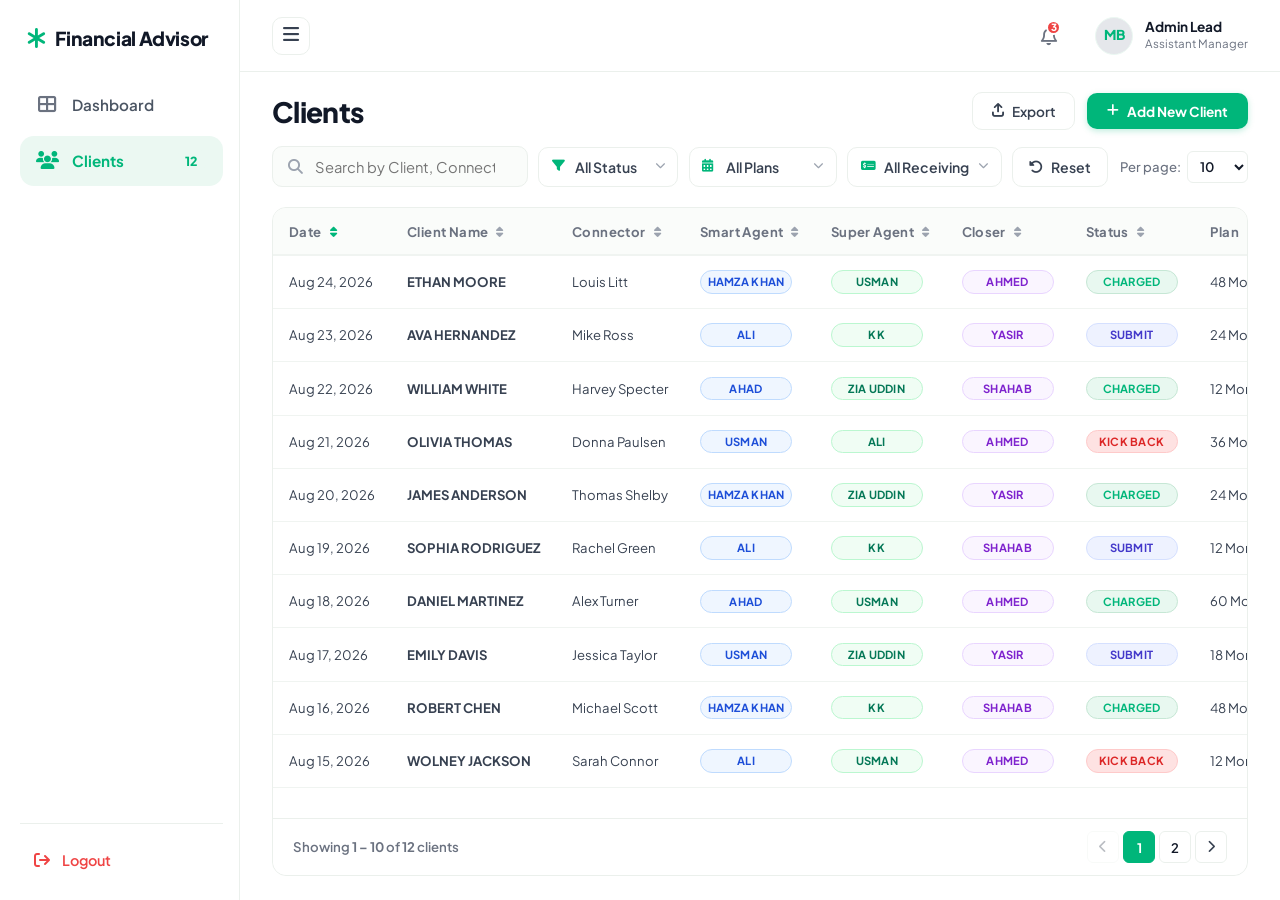
==== commit 1a015134: "Remove close X button from sidebar header" ====
--- a/clients.html
+++ b/clients.html
@@ -29,9 +29,6 @@
                     </div>
                     <span class="brand-title">Financial Advisor</span>
                 </div>
-                <button class="sidebar-close-btn" id="sidebarCloseBtn" aria-label="Close Sidebar">
-                    <i class="fa-solid fa-xmark"></i>
-                </button>
             </div>
 
 
--- a/style.css
+++ b/style.css
@@ -184,7 +184,7 @@
     flex-shrink: 0;
     padding: 1.5rem 1rem 1.25rem 1.25rem;
     z-index: 50;
-    transition: var(--transition-normal);
+    transition: width 0.25s cubic-bezier(0.4, 0, 0.2, 1), padding 0.25s ease, opacity 0.2s ease, transform 0.25s ease;
     position: sticky;
     top: 0;
     height: 100vh;
@@ -194,6 +194,17 @@
     -ms-overflow-style: none;
 }
 
+.sidebar.collapsed {
+    width: 0 !important;
+    min-width: 0 !important;
+    padding: 0 !important;
+    border-right: none !important;
+    opacity: 0;
+    pointer-events: none;
+    overflow: hidden !important;
+    transform: translateX(-100%);
+}
+
 .sidebar::-webkit-scrollbar {
     display: none;
 }
@@ -228,10 +239,21 @@
 }
 
 .sidebar-close-btn {
-    display: none;
+    display: flex;
+    align-items: center;
+    justify-content: center;
+    width: 28px;
+    height: 28px;
+    border-radius: var(--radius-sm);
     color: var(--text-muted);
-    font-size: 1.3rem;
-    padding: 0.4rem;
+    font-size: 1.1rem;
+    cursor: pointer;
+    transition: var(--transition-fast);
+}
+
+.sidebar-close-btn:hover {
+    background-color: var(--sidebar-hover);
+    color: var(--danger);
 }
 
 .btn-sidebar-add {
@@ -396,11 +418,24 @@
 }
 
 .mobile-menu-btn {
-    display: none;
-    font-size: 1.25rem;
+    display: inline-flex;
+    align-items: center;
+    justify-content: center;
+    width: 38px;
+    height: 38px;
+    font-size: 1.15rem;
     color: var(--text-secondary);
-    padding: 0.4rem;
-    border-radius: var(--radius-sm);
+    border: 1.5px solid var(--sidebar-border);
+    border-radius: var(--radius-md);
+    background-color: #FFFFFF;
+    cursor: pointer;
+    transition: var(--transition-fast);
+}
+
+.mobile-menu-btn:hover {
+    background-color: var(--sidebar-hover);
+    color: var(--primary);
+    border-color: #CBD5E1;
 }
 
 .nav-right {
@@ -497,20 +532,40 @@
 
 .page-content {
     flex: 1;
-    padding: 1.75rem 2rem 2.5rem;
+    padding: 1.25rem 2rem 1.5rem;
     min-width: 0;
     width: 100%;
     overflow-y: auto;
     overflow-x: hidden;
+    display: flex;
+    flex-direction: column;
+}
+
+.view-section {
+    display: none;
+    width: 100%;
+}
+
+.view-section.active {
+    display: block;
+}
+
+#viewClients.active {
+    display: flex;
+    flex-direction: column;
+    flex: 1;
+    min-height: 0;
+    height: 100%;
 }
 
 .page-header-row {
     display: flex;
     align-items: center;
     justify-content: space-between;
-    margin-bottom: 1.5rem;
+    margin-bottom: 1rem;
     flex-wrap: wrap;
     gap: 1rem;
+    flex-shrink: 0;
 }
 
 .title-with-meta {
@@ -864,11 +919,12 @@
 
 /* Table Bottom Pagination Footer (Clean Attached Bottom Bar) */
 .table-pagination-footer {
+    flex-shrink: 0;
     display: flex;
     align-items: center;
     justify-content: space-between;
     gap: 1rem;
-    padding: 0.9rem 1.25rem;
+    padding: 0.75rem 1.25rem;
     border-top: 1px solid var(--sidebar-border);
     background-color: #FFFFFF;
     border-bottom-left-radius: var(--radius-lg);
@@ -881,6 +937,10 @@
 
 .table-outer-wrapper {
     width: 100%;
+    flex: 1;
+    min-height: 0;
+    display: flex;
+    flex-direction: column;
     border: 1px solid var(--sidebar-border);
     border-radius: var(--radius-lg);
     background-color: #FFFFFF;
@@ -889,13 +949,16 @@
 
 .table-scroll-container {
     width: 100%;
+    flex: 1;
+    min-height: 0;
     overflow-x: auto;
-    overflow-y: visible;
+    overflow-y: auto;
     scrollbar-width: thin;
     scrollbar-color: #CBD5E1 #F9FAFB;
 }
 
 .table-scroll-container::-webkit-scrollbar {
+    width: 6px;
     height: 7px;
 }
 
@@ -914,6 +977,14 @@
     border-collapse: collapse;
     text-align: left;
     white-space: nowrap;
+}
+
+.crm-data-table thead th {
+    position: sticky;
+    top: 0;
+    z-index: 10;
+    background-color: #FAFCFA;
+    box-shadow: inset 0 -1px 0 var(--table-border);
 }
 
 .crm-data-table th {
@@ -921,7 +992,7 @@
     color: var(--text-muted);
     font-size: 0.82rem;
     font-weight: 700;
-    padding: 0.95rem 1rem;
+    padding: 0.85rem 1rem;
     border-bottom: 1px solid var(--table-border);
     user-select: none;
     letter-spacing: 0.03em;
@@ -1800,3 +1871,115 @@
     .page-content { padding: 1.25rem 1rem; }
     .form-field-grid { grid-template-columns: 1fr; }
 }
+
+/* ==========================================================================
+   HEIGHT-BASED RESPONSIVE ADJUSTMENTS (Auto-Adapts to Screen Height)
+   ========================================================================== */
+
+@media (max-height: 800px) {
+    .top-navbar {
+        height: 54px;
+        padding: 0 1.5rem;
+    }
+    .page-content {
+        padding: 1.25rem 1.5rem 2rem;
+    }
+    .page-header-row {
+        margin-bottom: 1rem;
+    }
+    .page-main-title {
+        font-size: 1.5rem;
+    }
+    .crm-toolbar {
+        margin-bottom: 1rem;
+    }
+    .sidebar-brand {
+        margin-bottom: 1.25rem;
+    }
+}
+
+@media (max-height: 620px) {
+    .top-navbar {
+        height: 48px;
+        padding: 0 1.25rem;
+    }
+    .user-avatar-img {
+        width: 32px;
+        height: 32px;
+        font-size: 0.75rem;
+    }
+    .user-meta-name {
+        font-size: 0.8rem;
+    }
+    .user-meta-title {
+        font-size: 0.68rem;
+    }
+    .page-content {
+        padding: 0.85rem 1.25rem 1.5rem;
+    }
+    .page-header-row {
+        margin-bottom: 0.75rem;
+    }
+    .page-main-title {
+        font-size: 1.35rem;
+    }
+    .crm-toolbar {
+        margin-bottom: 0.75rem;
+        gap: 0.6rem;
+    }
+    .search-box-pill {
+        height: 36px;
+    }
+    .filter-select-pill, .btn-toolbar-reset {
+        height: 36px;
+        font-size: 0.82rem;
+        padding: 0.4rem 1.8rem 0.4rem 2rem;
+    }
+    .sidebar {
+        padding: 1rem 0.75rem;
+    }
+    .sidebar-brand {
+        margin-bottom: 1rem;
+    }
+    .nav-item {
+        padding: 0.6rem 0.75rem;
+        font-size: 0.85rem;
+    }
+    .crm-data-table th {
+        padding: 0.7rem 0.85rem;
+    }
+    .crm-data-table td {
+        padding: 0.6rem 0.85rem;
+    }
+}
+
+@media (max-height: 480px) {
+    .top-navbar {
+        height: 42px;
+        padding: 0 1rem;
+    }
+    .page-content {
+        padding: 0.6rem 1rem 1rem;
+    }
+    .page-header-row {
+        margin-bottom: 0.5rem;
+    }
+    .page-main-title {
+        font-size: 1.2rem;
+    }
+    .crm-toolbar {
+        margin-bottom: 0.5rem;
+    }
+    .search-box-pill, .filter-select-pill, .btn-toolbar-reset {
+        height: 32px;
+        font-size: 0.78rem;
+    }
+    .crm-data-table th {
+        padding: 0.5rem 0.75rem;
+        font-size: 0.75rem;
+    }
+    .crm-data-table td {
+        padding: 0.45rem 0.75rem;
+        font-size: 0.82rem;
+    }
+}
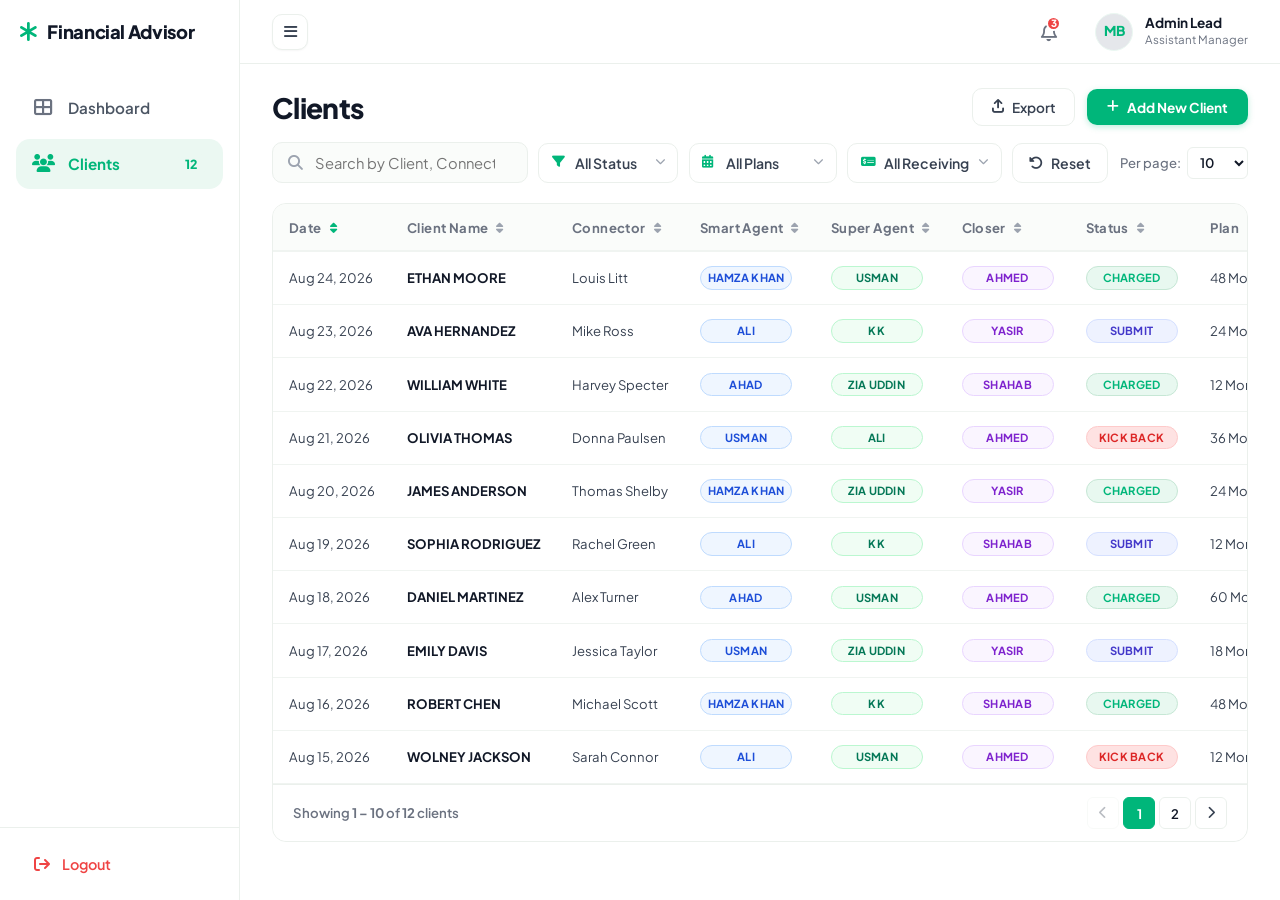
==== commit ec996bbe: "Enhance dashboard design, unify brand colors, optimize responsive scroll layout, and clean up modals" ====
--- a/clients.html
+++ b/clients.html
@@ -31,8 +31,6 @@
                 </div>
             </div>
 
-
-
             <!-- Navigation Links -->
             <nav class="sidebar-nav">
                 <a href="index.html" class="nav-item" id="navDashboard">
@@ -337,184 +335,6 @@
         </div>
     </div>
 
-    <!-- ==================== MODAL: ADD / EDIT CLIENT ==================== -->
-    <div class="modal-backdrop" id="clientModal" role="dialog" aria-modal="true" aria-labelledby="modalTitle">
-        <div class="modal-dialog">
-            <div class="modal-card">
-                <div class="modal-top-header">
-                    <div>
-                        <h2 class="modal-heading-title" id="modalTitle">Add New Client</h2>
-                        <p class="modal-heading-sub" id="modalSubtitle">Fill in client contract and payment terms</p>
-                    </div>
-                    <button class="modal-close-icon" id="modalCloseBtn" aria-label="Close modal">
-                        <i class="fa-solid fa-xmark"></i>
-                    </button>
-                </div>
-
-                <form id="clientForm" novalidate>
-                    <input type="hidden" id="clientId">
-                    
-                    <div class="modal-scroll-body">
-                        <!-- Section 1: General Info -->
-                        <div class="form-field-grid">
-                            <!-- Date -->
-                            <div class="form-group-item">
-                                <label for="formDate" class="form-input-label required">Application Date</label>
-                                <input type="date" id="formDate" class="custom-input" required>
-                                <span class="error-text-msg" id="errorDate"></span>
-                            </div>
-
-                            <!-- Client Name -->
-                            <div class="form-group-item">
-                                <label for="formClientName" class="form-input-label required">Client Name</label>
-                                <input type="text" id="formClientName" class="custom-input" placeholder="e.g. LAVERNON EDWARDS" required>
-                                <span class="error-text-msg" id="errorClientName"></span>
-                            </div>
-
-                            <!-- Connector -->
-                            <div class="form-group-item">
-                                <label for="formConnector" class="form-input-label">Connector</label>
-                                <input type="text" id="formConnector" class="custom-input" placeholder="e.g. Zabloon Shamaun">
-                                <span class="error-text-msg" id="errorConnector"></span>
-                            </div>
-
-                            <!-- Smart Agent -->
-                            <div class="form-group-item">
-                                <div style="display: flex; justify-content: space-between; align-items: center;">
-                                    <label for="formSmartAgent" class="form-input-label">Smart Agent</label>
-                                    <button type="button" style="color: var(--primary); font-size: 0.72rem; font-weight: 700;" id="btnAddNewSmartAgent">+ Add New</button>
-                                </div>
-                                <select id="formSmartAgent" class="custom-select"></select>
-                            </div>
-
-                            <!-- Super Agent -->
-                            <div class="form-group-item">
-                                <div style="display: flex; justify-content: space-between; align-items: center;">
-                                    <label for="formSuperAgent" class="form-input-label">Super Agent</label>
-                                    <button type="button" style="color: var(--primary); font-size: 0.72rem; font-weight: 700;" id="btnAddNewSuperAgent">+ Add New</button>
-                                </div>
-                                <select id="formSuperAgent" class="custom-select"></select>
-                            </div>
-
-                            <!-- Closer -->
-                            <div class="form-group-item">
-                                <div style="display: flex; justify-content: space-between; align-items: center;">
-                                    <label for="formCloser" class="form-input-label">Closer</label>
-                                    <button type="button" style="color: var(--primary); font-size: 0.72rem; font-weight: 700;" id="btnAddNewCloser">+ Add New</button>
-                                </div>
-                                <select id="formCloser" class="custom-select"></select>
-                            </div>
-
-                            <!-- Status -->
-                            <div class="form-group-item">
-                                <label for="formStatus" class="form-input-label required">Status</label>
-                                <select id="formStatus" class="custom-select" required>
-                                    <option value="Submit">Submit</option>
-                                    <option value="Charged">Charged</option>
-                                    <option value="Kick Back">Kick Back</option>
-                                </select>
-                            </div>
-
-                            <!-- Plan -->
-                            <div class="form-group-item">
-                                <label for="formPlan" class="form-input-label required">Plan Duration</label>
-                                <select id="formPlan" class="custom-select" required></select>
-                            </div>
-
-                            <!-- Receiving -->
-                            <div class="form-group-item">
-                                <label for="formReceiving" class="form-input-label required">Receiving Status</label>
-                                <select id="formReceiving" class="custom-select" required>
-                                    <option value="Pending">Pending</option>
-                                    <option value="Received">Received</option>
-                                </select>
-                            </div>
-
-                            <!-- Monthly -->
-                            <div class="form-group-item">
-                                <label for="formMonthly" class="form-input-label required">Monthly Payment ($)</label>
-                                <input type="number" id="formMonthly" class="custom-input" step="0.01" min="0" placeholder="0.00" required>
-                                <span class="error-text-msg" id="errorMonthly"></span>
-                            </div>
-
-                            <!-- Initial Payment -->
-                            <div class="form-group-item">
-                                <label for="formInitialPayment" class="form-input-label required">Initial Payment ($)</label>
-                                <input type="number" id="formInitialPayment" class="custom-input" step="0.01" min="0" placeholder="0.00" required>
-                                <span class="error-text-msg" id="errorInitialPayment"></span>
-                            </div>
-
-                            <!-- Initial Payment Date -->
-                            <div class="form-group-item">
-                                <label for="formInitialPaymentDate" class="form-input-label">Initial Payment Date</label>
-                                <input type="date" id="formInitialPaymentDate" class="custom-input">
-                            </div>
-                        </div>
-
-                        <!-- Automated Calculation Banner -->
-                        <div class="calc-preview-card">
-                            <div class="form-field-grid">
-                                <div>
-                                    <label class="form-input-label">Approval Amount (Auto)</label>
-                                    <div class="read-only-preview" id="displayApprovalAmount">$0.00</div>
-                                    <input type="hidden" id="formApprovalAmount" value="0">
-                                    <span style="font-size: 0.72rem; color: var(--primary); font-weight: 600;" id="approvalRuleMatchText">Matched rule</span>
-                                </div>
-                                <div>
-                                    <label class="form-input-label">Residual (5% of Approval)</label>
-                                    <div class="read-only-preview" id="displayResidual">$0.00</div>
-                                    <input type="hidden" id="formResidual" value="0">
-                                    <span style="font-size: 0.72rem; color: var(--primary); font-weight: 600;">Auto-calculated 5%</span>
-                                </div>
-                            </div>
-                        </div>
-                    </div>
-
-                    <div class="modal-action-footer">
-                        <button type="button" class="btn-header-export" id="modalCancelBtn">Cancel</button>
-                        <button type="submit" class="btn-header-add" id="modalSaveBtn">
-                            <i class="fa-solid fa-floppy-disk"></i>
-                            <span id="modalSaveBtnText">Save Client</span>
-                        </button>
-                    </div>
-                </form>
-            </div>
-        </div>
-    </div>
-
-    <!-- ==================== MODAL: VIEW CLIENT DETAILS ==================== -->
-    <div class="modal-backdrop" id="viewModal" role="dialog" aria-modal="true" aria-labelledby="viewModalTitle">
-        <div class="modal-dialog">
-            <div class="modal-card">
-                <div class="modal-top-header">
-                    <div>
-                        <h2 class="modal-heading-title" id="viewModalTitle">Client Details</h2>
-                        <p class="modal-heading-sub">Application terms and financial summary</p>
-                    </div>
-                    <button class="modal-close-icon" id="viewModalCloseBtn" aria-label="Close modal">
-                        <i class="fa-solid fa-xmark"></i>
-                    </button>
-                </div>
-
-                <div class="modal-scroll-body" id="viewModalBody">
-                    <!-- Populated dynamically via JS -->
-                </div>
-
-                <div class="modal-action-footer">
-                    <button type="button" class="btn-header-export" id="viewModalCloseBtn2">Close</button>
-                    <button type="button" class="btn-header-export" id="viewModalDeleteBtn" style="color: var(--danger); border-color: #FECACA;">
-                        <i class="fa-solid fa-trash-can"></i>
-                        <span>Delete</span>
-                    </button>
-                    <button type="button" class="btn-header-add" id="viewModalEditBtn">
-                        <i class="fa-solid fa-pen-to-square"></i>
-                        <span>Edit Client</span>
-                    </button>
-                </div>
-            </div>
-        </div>
-    </div>
-
     <!-- ==================== MODAL: DELETE CONFIRMATION ==================== -->
     <div class="modal-backdrop" id="deleteModal" role="dialog" aria-modal="true" aria-labelledby="deleteModalTitle">
         <div class="modal-dialog modal-dialog-sm">
--- a/style.css
+++ b/style.css
@@ -56,7 +56,7 @@
 
     /* Layout Dimensions */
     --sidebar-width: 240px;
-    --header-height: 72px;
+    --header-height: 64px;
     --radius-sm: 6px;
     --radius-md: 10px;
     --radius-lg: 14px;
@@ -182,9 +182,9 @@
     display: flex;
     flex-direction: column;
     flex-shrink: 0;
-    padding: 1.5rem 1rem 1.25rem 1.25rem;
+    padding: 0;
     z-index: 50;
-    transition: width 0.25s cubic-bezier(0.4, 0, 0.2, 1), padding 0.25s ease, opacity 0.2s ease, transform 0.25s ease;
+    transition: width 0.25s cubic-bezier(0.4, 0, 0.2, 1), opacity 0.2s ease, transform 0.25s ease;
     position: sticky;
     top: 0;
     height: 100vh;
@@ -210,11 +210,11 @@
 }
 
 .sidebar-brand {
-    display: flex;
-    align-items: center;
-    justify-content: space-between;
-    margin-bottom: 1.75rem;
-    padding: 0 0.5rem;
+    height: var(--header-height);
+    display: flex;
+    align-items: center;
+    padding: 0 1.25rem;
+    flex-shrink: 0;
 }
 
 .brand-wrapper {
@@ -225,35 +225,17 @@
 
 .brand-icon-leaf {
     color: var(--primary);
-    font-size: 1.45rem;
+    font-size: 1.4rem;
     display: flex;
     align-items: center;
     justify-content: center;
 }
 
 .brand-title {
-    font-size: 1.2rem;
+    font-size: 1.15rem;
     font-weight: 800;
     color: var(--text-main);
     letter-spacing: -0.02em;
-}
-
-.sidebar-close-btn {
-    display: flex;
-    align-items: center;
-    justify-content: center;
-    width: 28px;
-    height: 28px;
-    border-radius: var(--radius-sm);
-    color: var(--text-muted);
-    font-size: 1.1rem;
-    cursor: pointer;
-    transition: var(--transition-fast);
-}
-
-.sidebar-close-btn:hover {
-    background-color: var(--sidebar-hover);
-    color: var(--danger);
 }
 
 .btn-sidebar-add {
@@ -284,6 +266,7 @@
     flex-direction: column;
     gap: 0.4rem;
     flex: 1;
+    padding: 1.25rem 1rem;
 }
 
 .nav-item {
@@ -338,7 +321,7 @@
 
 .sidebar-bottom {
     margin-top: auto;
-    padding-top: 1rem;
+    padding: 1rem 1.25rem;
     border-top: 1px solid var(--sidebar-border);
     display: flex;
     flex-direction: column;
@@ -421,15 +404,25 @@
     display: inline-flex;
     align-items: center;
     justify-content: center;
-    width: 38px;
-    height: 38px;
-    font-size: 1.15rem;
+    width: 36px;
+    height: 36px;
+    font-size: 0.95rem;
+    line-height: 1;
     color: var(--text-secondary);
-    border: 1.5px solid var(--sidebar-border);
+    border: 1px solid var(--sidebar-border);
     border-radius: var(--radius-md);
     background-color: #FFFFFF;
     cursor: pointer;
     transition: var(--transition-fast);
+    box-shadow: var(--shadow-sm);
+}
+
+.mobile-menu-btn i {
+    display: flex;
+    align-items: center;
+    justify-content: center;
+    font-size: 0.95rem;
+    line-height: 1;
 }
 
 .mobile-menu-btn:hover {
@@ -532,13 +525,36 @@
 
 .page-content {
     flex: 1;
-    padding: 1.25rem 2rem 1.5rem;
+    min-height: 0;
+    height: calc(100vh - var(--header-height));
+    padding: 1.5rem 2rem 3.5rem;
     min-width: 0;
     width: 100%;
-    overflow-y: auto;
+    overflow-y: auto !important;
     overflow-x: hidden;
-    display: flex;
-    flex-direction: column;
+    -webkit-overflow-scrolling: touch;
+    scrollbar-width: thin;
+    scrollbar-color: #94A3B8 #F1F5F9;
+}
+
+.page-content::-webkit-scrollbar {
+    width: 8px !important;
+    height: 8px !important;
+    display: block !important;
+}
+
+.page-content::-webkit-scrollbar-track {
+    background: #F1F5F9;
+    border-radius: 9999px;
+}
+
+.page-content::-webkit-scrollbar-thumb {
+    background-color: #94A3B8;
+    border-radius: 9999px;
+}
+
+.page-content::-webkit-scrollbar-thumb:hover {
+    background-color: #64748B;
 }
 
 .view-section {
@@ -548,14 +564,6 @@
 
 .view-section.active {
     display: block;
-}
-
-#viewClients.active {
-    display: flex;
-    flex-direction: column;
-    flex: 1;
-    min-height: 0;
-    height: 100%;
 }
 
 .page-header-row {
@@ -937,22 +945,19 @@
 
 .table-outer-wrapper {
     width: 100%;
-    flex: 1;
-    min-height: 0;
-    display: flex;
-    flex-direction: column;
     border: 1px solid var(--sidebar-border);
     border-radius: var(--radius-lg);
     background-color: #FFFFFF;
     overflow: hidden;
+    display: flex;
+    flex-direction: column;
 }
 
 .table-scroll-container {
     width: 100%;
-    flex: 1;
-    min-height: 0;
     overflow-x: auto;
     overflow-y: auto;
+    max-height: calc(100vh - 240px);
     scrollbar-width: thin;
     scrollbar-color: #CBD5E1 #F9FAFB;
 }
@@ -1878,108 +1883,1480 @@
 
 @media (max-height: 800px) {
     .top-navbar {
-        height: 54px;
+        height: 52px;
         padding: 0 1.5rem;
     }
     .page-content {
-        padding: 1.25rem 1.5rem 2rem;
+        display: flex;
+        flex-direction: column;
+        height: calc(100vh - 52px);
+        overflow: hidden;
+        padding: 0.85rem 1.5rem 1rem;
+    }
+    #viewClients.active {
+        display: flex;
+        flex-direction: column;
+        flex: 1;
+        min-height: 0;
+        height: 100%;
     }
     .page-header-row {
-        margin-bottom: 1rem;
+        margin-bottom: 0.65rem;
+        flex-shrink: 0;
     }
     .page-main-title {
-        font-size: 1.5rem;
+        font-size: 1.45rem;
     }
     .crm-toolbar {
-        margin-bottom: 1rem;
+        margin-bottom: 0.65rem;
+        flex-shrink: 0;
     }
     .sidebar-brand {
-        margin-bottom: 1.25rem;
+        height: 52px;
+        margin-bottom: 0.75rem;
+    }
+    .table-outer-wrapper {
+        flex: 1;
+        min-height: 0;
+        display: flex;
+        flex-direction: column;
+    }
+    .table-scroll-container {
+        flex: 1;
+        min-height: 0;
+        overflow-y: auto;
+        overflow-x: auto;
+        max-height: none;
+    }
+    .table-pagination-footer {
+        flex-shrink: 0;
+        padding: 0.65rem 1.25rem;
     }
 }
 
 @media (max-height: 620px) {
     .top-navbar {
-        height: 48px;
+        height: 46px;
         padding: 0 1.25rem;
     }
     .user-avatar-img {
-        width: 32px;
-        height: 32px;
+        width: 30px;
+        height: 30px;
         font-size: 0.75rem;
     }
     .user-meta-name {
+        font-size: 0.78rem;
+    }
+    .user-meta-title {
+        font-size: 0.65rem;
+    }
+    .page-content {
+        height: calc(100vh - 46px);
+        padding: 0.6rem 1.25rem 0.75rem;
+    }
+    .page-header-row {
+        margin-bottom: 0.5rem;
+    }
+    .page-main-title {
+        font-size: 1.3rem;
+    }
+    .crm-toolbar {
+        margin-bottom: 0.5rem;
+        gap: 0.5rem;
+    }
+    .search-box-pill {
+        height: 34px;
+    }
+    .filter-select-pill, .btn-toolbar-reset {
+        height: 34px;
         font-size: 0.8rem;
-    }
-    .user-meta-title {
-        font-size: 0.68rem;
-    }
-    .page-content {
-        padding: 0.85rem 1.25rem 1.5rem;
-    }
-    .page-header-row {
-        margin-bottom: 0.75rem;
-    }
-    .page-main-title {
-        font-size: 1.35rem;
-    }
-    .crm-toolbar {
-        margin-bottom: 0.75rem;
-        gap: 0.6rem;
-    }
-    .search-box-pill {
-        height: 36px;
-    }
-    .filter-select-pill, .btn-toolbar-reset {
-        height: 36px;
+        padding: 0.35rem 1.6rem 0.35rem 1.8rem;
+    }
+    .sidebar-brand {
+        height: 46px;
+        margin-bottom: 0.5rem;
+    }
+    .nav-item {
+        padding: 0.5rem 0.75rem;
         font-size: 0.82rem;
-        padding: 0.4rem 1.8rem 0.4rem 2rem;
-    }
-    .sidebar {
-        padding: 1rem 0.75rem;
-    }
-    .sidebar-brand {
-        margin-bottom: 1rem;
-    }
-    .nav-item {
+    }
+    .crm-data-table th {
         padding: 0.6rem 0.75rem;
-        font-size: 0.85rem;
-    }
-    .crm-data-table th {
-        padding: 0.7rem 0.85rem;
+        font-size: 0.78rem;
     }
     .crm-data-table td {
-        padding: 0.6rem 0.85rem;
+        padding: 0.5rem 0.75rem;
+        font-size: 0.82rem;
+    }
+    .table-pagination-footer {
+        padding: 0.5rem 1rem;
     }
 }
 
 @media (max-height: 480px) {
     .top-navbar {
-        height: 42px;
+        height: 40px;
         padding: 0 1rem;
     }
     .page-content {
-        padding: 0.6rem 1rem 1rem;
+        height: calc(100vh - 40px);
+        padding: 0.4rem 0.75rem 0.5rem;
     }
     .page-header-row {
-        margin-bottom: 0.5rem;
+        margin-bottom: 0.35rem;
     }
     .page-main-title {
-        font-size: 1.2rem;
+        font-size: 1.15rem;
     }
     .crm-toolbar {
-        margin-bottom: 0.5rem;
+        margin-bottom: 0.35rem;
     }
     .search-box-pill, .filter-select-pill, .btn-toolbar-reset {
-        height: 32px;
+        height: 30px;
+        font-size: 0.75rem;
+    }
+    .crm-data-table th {
+        padding: 0.45rem 0.65rem;
+        font-size: 0.72rem;
+    }
+    .crm-data-table td {
+        padding: 0.38rem 0.65rem;
         font-size: 0.78rem;
     }
-    .crm-data-table th {
-        padding: 0.5rem 0.75rem;
-        font-size: 0.75rem;
-    }
-    .crm-data-table td {
-        padding: 0.45rem 0.75rem;
-        font-size: 0.82rem;
-    }
-}
+    .table-pagination-footer {
+        padding: 0.4rem 0.75rem;
+    }
+}
+
+/* ==========================================================================
+   PREMIUM CLIENT STATEMENT & REPORT DESIGN (Stripe / Enterprise Style)
+   ========================================================================== */
+
+.client-name-link {
+    cursor: pointer;
+    color: var(--text-main);
+    text-decoration: none;
+    transition: color 0.15s ease, text-decoration 0.15s ease;
+}
+
+.client-name-link:hover {
+    color: var(--primary) !important;
+    text-decoration: underline;
+}
+
+/* Modal Dialog Large Width Layout */
+.modal-dialog-lg {
+    max-width: 820px !important;
+}
+
+#viewModal .modal-dialog {
+    max-height: 95vh;
+}
+
+#viewModal .modal-scroll-body {
+    max-height: calc(95vh - 120px);
+}
+
+.premium-report-wrap {
+    font-family: 'Plus Jakarta Sans', -apple-system, BlinkMacSystemFont, "Segoe UI", Roboto, sans-serif;
+    color: #1e293b;
+    padding: 0.1rem;
+}
+
+/* Invoice Header Style */
+.report-header {
+    display: flex;
+    justify-content: space-between;
+    align-items: flex-start;
+    border-bottom: 1px solid #e2e8f0;
+    padding-bottom: 0.85rem;
+    margin-bottom: 1rem;
+}
+
+.report-brand {
+    display: flex;
+    flex-direction: column;
+    gap: 0.2rem;
+}
+
+.report-title-label {
+    font-size: 0.65rem;
+    font-weight: 700;
+    text-transform: uppercase;
+    letter-spacing: 0.08em;
+    color: #64748b;
+}
+
+.report-brand-name {
+    font-size: 1.2rem;
+    font-weight: 800;
+    color: #0f172a;
+    letter-spacing: -0.02em;
+    display: flex;
+    align-items: center;
+    gap: 0.45rem;
+}
+
+.report-brand-name i {
+    color: var(--primary);
+    font-size: 0.95rem;
+}
+
+.report-meta {
+    text-align: right;
+    display: flex;
+    flex-direction: column;
+    gap: 0.2rem;
+    align-items: flex-end;
+}
+
+.report-date-tag {
+    font-size: 0.72rem;
+    color: #64748b;
+    font-weight: 600;
+}
+
+/* Client Details Sheet */
+.report-client-info {
+    border-bottom: 1px solid #e2e8f0;
+    padding-bottom: 1rem;
+    margin-bottom: 1rem;
+}
+
+.report-client-name {
+    font-size: 1.45rem;
+    font-weight: 800;
+    color: #0f172a;
+    margin-bottom: 0.75rem;
+    letter-spacing: -0.025em;
+}
+
+.report-meta-grid {
+    display: grid;
+    grid-template-columns: repeat(4, 1fr);
+    gap: 0.85rem;
+}
+
+@media (max-width: 768px) {
+    .report-meta-grid {
+        grid-template-columns: repeat(2, 1fr);
+    }
+}
+
+.report-meta-item {
+    display: flex;
+    flex-direction: column;
+    gap: 0.15rem;
+}
+
+.report-meta-item .lbl {
+    font-size: 0.65rem;
+    font-weight: 700;
+    color: #64748b;
+    text-transform: uppercase;
+    letter-spacing: 0.04em;
+}
+
+.report-meta-item .val {
+    font-size: 0.85rem;
+    font-weight: 600;
+    color: #0f172a;
+}
+
+/* Financial Highlights Summaries - Combined Bar */
+.report-kpi-bar {
+    display: grid;
+    grid-template-columns: repeat(3, 1fr);
+    border: 1px solid #e2e8f0;
+    border-radius: var(--radius-md);
+    background-color: #f8fafc;
+    margin-bottom: 1.25rem;
+    overflow: hidden;
+}
+
+.report-kpi-bar-item {
+    padding: 1.15rem;
+    display: flex;
+    flex-direction: column;
+    justify-content: center;
+    position: relative;
+}
+
+.report-kpi-bar-item:not(:last-child)::after {
+    content: '';
+    position: absolute;
+    right: 0;
+    top: 20%;
+    height: 60%;
+    width: 1px;
+    background-color: #e2e8f0;
+}
+
+.report-kpi-bar-item .kpi-label {
+    font-size: 0.65rem;
+    font-weight: 700;
+    color: #64748b;
+    text-transform: uppercase;
+    letter-spacing: 0.05em;
+    margin-bottom: 0.25rem;
+}
+
+.report-kpi-bar-item .kpi-value {
+    font-size: 1.5rem;
+    font-weight: 800;
+    color: #0f172a;
+    letter-spacing: -0.03em;
+}
+
+.report-kpi-bar-item .kpi-sub {
+    font-size: 0.68rem;
+    color: #64748b;
+    margin-top: 0.15rem;
+}
+
+/* Ledger Schedule Section */
+.report-section-title {
+    font-size: 0.78rem;
+    font-weight: 700;
+    color: #64748b;
+    margin-bottom: 0.75rem;
+    letter-spacing: 0.05em;
+    text-transform: uppercase;
+}
+
+.report-ledger-table-wrap {
+    width: 100%;
+    border: 1px solid #e2e8f0;
+    border-radius: var(--radius-md);
+    background-color: #FFFFFF;
+    overflow-x: auto;
+    overflow-y: visible;
+}
+
+.report-ledger-table {
+    width: 100%;
+    border-collapse: collapse;
+    font-size: 0.82rem;
+}
+
+.report-ledger-table th {
+    background-color: #f8fafc;
+    border-bottom: 1px solid #e2e8f0;
+    padding: 0.65rem 0.85rem;
+    font-weight: 700;
+    color: #64748b;
+    font-size: 0.68rem;
+    text-transform: uppercase;
+    letter-spacing: 0.05em;
+}
+
+.report-ledger-table td {
+    padding: 0.65rem 0.85rem;
+    border-bottom: 1px solid #f1f5f9;
+    color: #334155;
+    font-weight: 500;
+}
+
+.report-ledger-table tr:last-child td {
+    border-bottom: none;
+}
+
+.report-ledger-table tr:hover td {
+    background-color: #f8fafc;
+}
+
+/* ==========================================================================
+   PRINT STYLESHEET (Clean Media Format)
+   ========================================================================== */
+
+@media print {
+    /* Hide everything on screen except report modal content */
+    body * {
+        visibility: hidden;
+    }
+    #viewModal, #viewModal * {
+        visibility: visible;
+    }
+    #viewModal {
+        position: absolute;
+        inset: 0 !important;
+        left: 0 !important;
+        top: 0 !important;
+        width: 100% !important;
+        height: auto !important;
+        background: #FFFFFF !important;
+        box-shadow: none !important;
+        backdrop-filter: none !important;
+        padding: 0 !important;
+        margin: 0 !important;
+        display: block !important;
+        opacity: 1 !important;
+        overflow: visible !important;
+    }
+    .modal-dialog {
+        max-width: 100% !important;
+        width: 100% !important;
+        transform: none !important;
+        margin: 0 !important;
+        padding: 0 !important;
+        box-shadow: none !important;
+    }
+    .modal-card {
+        border: none !important;
+        box-shadow: none !important;
+        background: #FFFFFF !important;
+        border-radius: 0 !important;
+    }
+    .modal-top-header, .modal-action-footer {
+        display: none !important; /* Hide Close/Print buttons */
+    }
+    .modal-scroll-body {
+        max-height: none !important;
+        overflow: visible !important;
+        padding: 0 !important;
+    }
+    .report-ledger-table-wrap {
+        overflow: visible !important;
+        border: 1px solid #e2e8f0 !important;
+    }
+    .report-client-info {
+        border: none !important;
+        border-bottom: 1px solid #e2e8f0 !important;
+        background-color: transparent !important;
+        padding-left: 0 !important;
+        padding-right: 0 !important;
+    }
+    .report-kpi-bar {
+        border: 1px solid #e2e8f0 !important;
+        background-color: #f8fafc !important;
+    }
+}
+
+/* ==========================================================================
+   PREMIUM FINTECH DASHBOARD DESIGN (Direct Image 3 Match)
+   ========================================================================== */
+
+/* Top 3-Card Grid */
+.fin-top-grid {
+    display: grid;
+    grid-template-columns: 1.35fr 1fr 1fr;
+    gap: 1.15rem;
+    margin-bottom: 1.15rem;
+}
+
+@media (max-width: 1100px) {
+    .fin-top-grid {
+        grid-template-columns: 1fr;
+    }
+}
+
+.fin-card {
+    background: #FFFFFF;
+    border-radius: 20px;
+    padding: 1.25rem 1.4rem;
+    border: 1px solid #EDF0F3;
+    box-shadow: 0 4px 20px -2px rgba(0, 0, 0, 0.03);
+    display: flex;
+    flex-direction: column;
+    justify-content: space-between;
+    position: relative;
+}
+
+.fin-card-head {
+    display: flex;
+    justify-content: space-between;
+    align-items: center;
+    margin-bottom: 0.5rem;
+}
+
+.fin-card-brand-title {
+    display: flex;
+    align-items: center;
+    gap: 0.55rem;
+    font-size: 0.92rem;
+    font-weight: 700;
+    color: #0F172A;
+}
+
+.fin-icon-box {
+    width: 28px;
+    height: 28px;
+    border-radius: 50%;
+    display: flex;
+    align-items: center;
+    justify-content: center;
+    font-size: 0.75rem;
+}
+
+.bg-brand-light { background-color: #E8F8F0; color: #00B67A; }
+.bg-green-light { background-color: #ECFDF5; color: #10B981; }
+.bg-red-light { background-color: #FEF2F2; color: #EF4444; }
+
+.text-brand { color: #00B67A; }
+.text-green { color: #10B981; }
+.text-red { color: #EF4444; }
+
+.fin-pill-group {
+    display: flex;
+    gap: 0.35rem;
+}
+
+.fin-pill-select {
+    background-color: #F3F4F6;
+    color: #4B5563;
+    padding: 0.25rem 0.6rem;
+    border-radius: 9999px;
+    font-size: 0.68rem;
+    font-weight: 700;
+    display: flex;
+    align-items: center;
+    gap: 0.35rem;
+    cursor: pointer;
+    border: 1px solid #E5E7EB;
+    transition: all 0.2s ease;
+}
+
+.fin-pill-select:hover {
+    background-color: #E8F8F0;
+    color: #00B67A;
+    border-color: #A7F3D0;
+}
+
+.fin-balance-body {
+    display: flex;
+    justify-content: space-between;
+    align-items: flex-end;
+    margin: 0.5rem 0 1rem;
+}
+
+.fin-hero-amount {
+    font-size: 2.2rem;
+    font-weight: 800;
+    color: #0F172A;
+    letter-spacing: -0.035em;
+    margin: 0;
+    font-family: 'Plus Jakarta Sans', sans-serif;
+}
+
+.fin-amount-row {
+    display: flex;
+    align-items: center;
+}
+
+.fin-eye-btn {
+    background: #F3F4F6;
+    border: none;
+    width: 26px;
+    height: 26px;
+    border-radius: 50%;
+    color: #64748B;
+    font-size: 0.75rem;
+    cursor: pointer;
+    display: inline-flex;
+    align-items: center;
+    justify-content: center;
+    margin-left: 0.5rem;
+    transition: all 0.15s ease;
+}
+
+.fin-eye-btn:hover {
+    background: #E8F8F0;
+    color: #00B67A;
+}
+
+.fin-sub-trend {
+    display: flex;
+    align-items: center;
+    gap: 0.35rem;
+    font-size: 0.72rem;
+    font-weight: 600;
+    margin-top: 0.35rem;
+}
+
+/* Pixel Staircase Mini Art (Emerald Green Theme) */
+.fin-pixel-chart {
+    display: flex;
+    align-items: flex-end;
+    gap: 3px;
+    height: 46px;
+    width: 58px;
+    padding-bottom: 2px;
+}
+
+.pixel-col {
+    display: flex;
+    flex-direction: column-reverse;
+    gap: 3px;
+    width: 9px;
+}
+
+.px-block {
+    width: 9px;
+    height: 7px;
+    border-radius: 2px;
+}
+
+.px-green-1 { background-color: #A7F3D0; }
+.px-green-2 { background-color: #34D399; }
+.px-brand-dark { background-color: #00875A; }
+.px-brand-main { background-color: #00B67A; }
+.px-lime { background-color: #A3E635; }
+
+/* Bottom Action Buttons */
+.fin-action-btn-row {
+    display: flex;
+    gap: 0.5rem;
+    margin-top: auto;
+}
+
+.fin-btn-primary {
+    background-color: #00B67A;
+    color: #FFFFFF;
+    border: none;
+    padding: 0.6rem 0.85rem;
+    border-radius: 9999px;
+    font-size: 0.72rem;
+    font-weight: 700;
+    display: flex;
+    align-items: center;
+    gap: 0.4rem;
+    cursor: pointer;
+    flex: 1.2;
+    justify-content: center;
+    box-shadow: 0 4px 12px rgba(0, 182, 122, 0.25);
+    transition: all 0.2s ease;
+}
+
+.fin-btn-primary:hover {
+    background-color: #009E69;
+    box-shadow: 0 6px 16px rgba(0, 182, 122, 0.35);
+}
+
+.fin-btn-dark {
+    background-color: #0F172A;
+    color: #FFFFFF;
+    border: none;
+    padding: 0.6rem 0.85rem;
+    border-radius: 9999px;
+    font-size: 0.72rem;
+    font-weight: 700;
+    display: flex;
+    align-items: center;
+    gap: 0.4rem;
+    cursor: pointer;
+    flex: 1;
+    justify-content: center;
+    transition: all 0.2s ease;
+}
+
+.fin-btn-dark:hover {
+    background-color: #1E293B;
+}
+
+.fin-btn-outline {
+    background-color: #FFFFFF;
+    color: #0F172A;
+    border: 1.5px solid #E2E8F0;
+    padding: 0.6rem 0.85rem;
+    border-radius: 9999px;
+    font-size: 0.72rem;
+    font-weight: 700;
+    display: flex;
+    align-items: center;
+    gap: 0.4rem;
+    cursor: pointer;
+    flex: 1.1;
+    justify-content: center;
+    transition: all 0.2s ease;
+}
+
+.fin-btn-outline:hover {
+    border-color: #00B67A;
+    color: #00B67A;
+    background-color: #F8FCF9;
+}
+
+/* Card 2 Specifics */
+.fin-amount-with-badge {
+    display: flex;
+    align-items: center;
+    gap: 0.5rem;
+}
+
+.fin-badge-trend-green {
+    background-color: #ECFDF5;
+    color: #10B981;
+    padding: 0.2rem 0.5rem;
+    border-radius: 9999px;
+    font-size: 0.7rem;
+    font-weight: 700;
+    display: inline-flex;
+    align-items: center;
+    gap: 0.25rem;
+}
+
+.fin-badge-trend-red {
+    background-color: #FEF2F2;
+    color: #EF4444;
+    padding: 0.2rem 0.55rem;
+    border-radius: 9999px;
+    font-size: 0.7rem;
+    font-weight: 700;
+    display: inline-flex;
+    align-items: center;
+    gap: 0.25rem;
+    margin-top: 0.35rem;
+}
+
+.fin-sub-note {
+    font-size: 0.72rem;
+    color: #64748B;
+    margin-top: 0.35rem;
+    font-weight: 500;
+}
+
+.fin-split-metrics {
+    display: flex;
+    align-items: center;
+    justify-content: space-around;
+    border-top: 1px solid #F1F5F9;
+    padding-top: 0.75rem;
+    margin-top: 0.85rem;
+}
+
+.fin-split-col {
+    display: flex;
+    flex-direction: column;
+    gap: 0.15rem;
+}
+
+.fin-split-label {
+    font-size: 0.68rem;
+    color: #64748B;
+    font-weight: 600;
+}
+
+.fin-split-value {
+    font-size: 1rem;
+    font-weight: 800;
+    color: #0F172A;
+}
+
+.fin-split-divider {
+    width: 1px;
+    height: 24px;
+    background-color: #E2E8F0;
+}
+
+/* Card 3 Specifics - Progress Track */
+.fin-expense-progress-box {
+    margin-top: 0.65rem;
+}
+
+.fin-progress-capsules {
+    display: flex;
+    gap: 3px;
+    height: 10px;
+    border-radius: 9999px;
+    position: relative;
+    margin-bottom: 0.35rem;
+}
+
+.capsule-track {
+    height: 100%;
+    border-radius: 9999px;
+    transition: width 1s cubic-bezier(0.34, 1.2, 0.64, 1);
+}
+
+.cap-black { background-color: #0F172A; }
+.cap-brand { background-color: #00B67A; position: relative; }
+.cap-lime { background-color: #A3E635; }
+
+.cap-float-tag {
+    position: absolute;
+    bottom: 14px;
+    left: 50%;
+    transform: translateX(-50%);
+    background-color: #00B67A;
+    color: #FFFFFF;
+    padding: 0.15rem 0.45rem;
+    border-radius: 6px;
+    font-size: 0.65rem;
+    font-weight: 800;
+    white-space: nowrap;
+    box-shadow: 0 2px 6px rgba(0, 182, 122, 0.35);
+    transition: all 0.5s ease;
+}
+
+.fin-progress-scale {
+    display: flex;
+    justify-content: space-between;
+    font-size: 0.65rem;
+    color: #94A3B8;
+    font-weight: 700;
+    padding: 0 0.25rem;
+}
+
+.fin-progress-legend {
+    display: flex;
+    gap: 0.5rem;
+    font-size: 0.65rem;
+    color: #64748B;
+    font-weight: 600;
+    margin-top: 0.65rem;
+    border-top: 1px solid #F1F5F9;
+    padding-top: 0.65rem;
+    justify-content: space-between;
+}
+
+/* ==================== MIDDLE ROW ==================== */
+.fin-mid-grid {
+    display: grid;
+    grid-template-columns: 1fr 1.55fr 1fr;
+    gap: 1.15rem;
+    margin-bottom: 1.15rem;
+}
+
+@media (max-width: 1100px) {
+    .fin-mid-grid {
+        grid-template-columns: 1fr;
+    }
+}
+
+.fin-circle-btn {
+    width: 26px;
+    height: 26px;
+    border-radius: 50%;
+    border: 1px solid #E2E8F0;
+    background: #FFFFFF;
+    color: #64748B;
+    font-size: 0.72rem;
+    cursor: pointer;
+    display: flex;
+    align-items: center;
+    justify-content: center;
+    transition: all 0.15s ease;
+}
+
+.fin-circle-btn:hover {
+    background-color: #E8F8F0;
+    color: #00B67A;
+    border-color: #A7F3D0;
+}
+
+/* Dark Feature Goal Card */
+.fin-dark-goal-card {
+    background-color: #0F172A;
+    border-radius: 16px;
+    padding: 0.85rem 1rem;
+    color: #FFFFFF;
+    margin-bottom: 0.75rem;
+    box-shadow: 0 10px 25px -5px rgba(15, 23, 42, 0.25);
+}
+
+.fin-dark-goal-head {
+    display: flex;
+    justify-content: space-between;
+    align-items: center;
+    margin-bottom: 0.25rem;
+}
+
+.dark-goal-title {
+    font-size: 0.85rem;
+    font-weight: 700;
+    color: #F8FAFC;
+}
+
+.dark-goal-toggle {
+    background: none;
+    border: none;
+    color: #94A3B8;
+    font-size: 0.7rem;
+    cursor: pointer;
+}
+
+.fin-gauge-container {
+    position: relative;
+    width: 100%;
+    height: 95px;
+    display: flex;
+    align-items: center;
+    justify-content: center;
+}
+
+.gauge-svg {
+    width: 100%;
+    height: 100%;
+}
+
+.gauge-fill-arc {
+    stroke-dasharray: 251.327;
+    stroke-dashoffset: 251.327;
+    transition: stroke-dashoffset 1.2s cubic-bezier(0.34, 1.2, 0.64, 1);
+}
+
+#gaugeIndicatorDot {
+    transition: cx 1.2s cubic-bezier(0.34, 1.2, 0.64, 1), cy 1.2s cubic-bezier(0.34, 1.2, 0.64, 1), opacity 0.5s ease;
+}
+
+.gauge-center-text {
+    position: absolute;
+    bottom: 4px;
+    text-align: center;
+    display: flex;
+    flex-direction: column;
+    align-items: center;
+}
+
+.gauge-lbl {
+    font-size: 0.58rem;
+    color: #94A3B8;
+    font-weight: 600;
+    text-transform: uppercase;
+}
+
+.gauge-val {
+    font-size: 1.25rem;
+    font-weight: 800;
+    color: #FFFFFF;
+    letter-spacing: -0.02em;
+}
+
+.gauge-max {
+    font-size: 0.65rem;
+    color: #94A3B8;
+    font-weight: 600;
+}
+
+/* Goal items list */
+.fin-goal-items-list {
+    display: flex;
+    flex-direction: column;
+    gap: 0.65rem;
+}
+
+.fin-goal-item {
+    display: flex;
+    flex-direction: column;
+    gap: 0.25rem;
+}
+
+.goal-item-main {
+    display: flex;
+    justify-content: space-between;
+    font-size: 0.75rem;
+    font-weight: 700;
+    color: #0F172A;
+}
+
+.goal-progress-bar {
+    width: 100%;
+    height: 6px;
+    background-color: #F1F5F9;
+    border-radius: 9999px;
+    overflow: hidden;
+}
+
+.goal-fill-bar {
+    height: 100%;
+    border-radius: 9999px;
+    transition: width 1s cubic-bezier(0.34, 1.2, 0.64, 1);
+}
+
+.bg-red { background-color: #EF4444; }
+.bg-green { background-color: #00B67A; }
+
+/* Cashflow Chart Body */
+.fin-cashflow-body {
+    display: flex;
+    flex-direction: column;
+    height: 100%;
+    justify-content: space-between;
+}
+
+.fin-axis-label {
+    font-size: 0.68rem;
+    color: #94A3B8;
+    font-weight: 600;
+    margin-bottom: 0.25rem;
+}
+
+.fin-pill-chart-stage {
+    display: flex;
+    justify-content: space-between;
+    align-items: flex-end;
+    height: 170px;
+    padding: 0.5rem 0.25rem;
+    gap: 0.5rem;
+    border-bottom: 1.5px solid #F1F5F9;
+}
+
+.fin-capsule-col {
+    display: flex;
+    flex-direction: column;
+    align-items: center;
+    flex: 1;
+    height: 100%;
+    justify-content: flex-end;
+    position: relative;
+}
+
+.fin-capsule-bg {
+    width: 100%;
+    max-width: 44px;
+    height: 100%;
+    background-color: #F3F4F6;
+    border-radius: 22px;
+    display: flex;
+    flex-direction: column;
+    justify-content: flex-end;
+    overflow: visible;
+    position: relative;
+    padding: 3px;
+    cursor: pointer;
+    transition: transform 0.2s ease;
+}
+
+.fin-capsule-bg:hover {
+    transform: translateY(-3px);
+}
+
+.fin-capsule-fill {
+    width: 100%;
+    border-radius: 18px;
+    transition: height 1s cubic-bezier(0.34, 1.2, 0.64, 1);
+    display: flex;
+    flex-direction: column;
+    justify-content: flex-end;
+    overflow: hidden;
+}
+
+.fill-income {
+    background-color: #00B67A;
+    width: 100%;
+}
+
+.fill-expense {
+    background-color: #A3E635;
+    width: 100%;
+}
+
+.fin-month-lbl {
+    font-size: 0.65rem;
+    color: #94A3B8;
+    font-weight: 700;
+    margin-top: 0.5rem;
+    text-transform: uppercase;
+}
+
+/* Floating Tooltip inside Capsule Chart */
+.fin-popover-tooltip {
+    position: absolute;
+    bottom: 85%;
+    background-color: #0F172A;
+    color: #FFFFFF;
+    padding: 0.45rem 0.75rem;
+    border-radius: 8px;
+    font-size: 0.7rem;
+    font-weight: 700;
+    white-space: nowrap;
+    pointer-events: none;
+    opacity: 0;
+    transform: translateY(6px);
+    transition: opacity 0.15s, transform 0.15s;
+    z-index: 20;
+    box-shadow: 0 6px 16px rgba(15, 23, 42, 0.2);
+}
+
+.fin-popover-tooltip::after {
+    content: '';
+    position: absolute;
+    top: 100%;
+    left: 50%;
+    transform: translateX(-50%);
+    border-width: 5px;
+    border-style: solid;
+    border-color: #0F172A transparent transparent transparent;
+}
+
+.fin-capsule-col:hover .fin-popover-tooltip {
+    opacity: 1;
+    transform: translateY(0);
+}
+
+/* Right Side Column */
+.fin-side-column {
+    display: flex;
+    flex-direction: column;
+    gap: 0.85rem;
+}
+
+.fin-promo-card {
+    background-color: #F8FAFC;
+    border: 1px solid #E2E8F0;
+    border-radius: 18px;
+    padding: 1rem 1.15rem;
+}
+
+.fin-promo-top {
+    display: flex;
+    justify-content: space-between;
+    align-items: center;
+    margin-bottom: 0.75rem;
+}
+
+.fin-badge-trial {
+    background-color: #00B67A;
+    color: #FFFFFF;
+    padding: 0.2rem 0.55rem;
+    border-radius: 9999px;
+    font-size: 0.65rem;
+    font-weight: 700;
+}
+
+.fin-btn-pill-dark {
+    background-color: #0F172A;
+    color: #FFFFFF;
+    border: none;
+    padding: 0.35rem 0.65rem;
+    border-radius: 9999px;
+    font-size: 0.68rem;
+    font-weight: 700;
+    cursor: pointer;
+}
+
+.fin-promo-title {
+    font-size: 1.1rem;
+    font-weight: 800;
+    color: #0F172A;
+    margin: 0;
+    letter-spacing: -0.02em;
+}
+
+.fin-mini-cards-row {
+    display: grid;
+    grid-template-columns: 1fr 1fr;
+    gap: 0.75rem;
+    flex: 1;
+}
+
+.fin-mini-card {
+    padding: 0.95rem;
+    border-radius: 18px;
+    display: flex;
+    flex-direction: column;
+    justify-content: space-between;
+    position: relative;
+    min-height: 110px;
+}
+
+.mini-card-label {
+    font-size: 0.68rem;
+    color: #64748B;
+    font-weight: 700;
+}
+
+.mini-card-val-row {
+    display: flex;
+    align-items: center;
+    gap: 0.35rem;
+    margin: 0.25rem 0;
+}
+
+.mini-card-val {
+    font-size: 1.15rem;
+    font-weight: 800;
+    color: #0F172A;
+    margin: 0;
+}
+
+.fin-badge-sm-red {
+    background-color: #FEF2F2;
+    color: #EF4444;
+    padding: 0.15rem 0.35rem;
+    border-radius: 9999px;
+    font-size: 0.62rem;
+    font-weight: 700;
+}
+
+.mini-circle-arrow-btn {
+    position: absolute;
+    bottom: 0.85rem;
+    right: 0.85rem;
+    width: 26px;
+    height: 26px;
+    border-radius: 50%;
+    display: flex;
+    align-items: center;
+    justify-content: center;
+    font-size: 0.68rem;
+    border: none;
+    cursor: pointer;
+}
+
+.mini-circle-arrow-btn.dark-btn {
+    background-color: #0F172A;
+    color: #FFFFFF;
+}
+
+.mini-circle-arrow-btn.light-btn {
+    background-color: #F1F5F9;
+    color: #0F172A;
+}
+
+.mini-icon-doc {
+    font-size: 1rem;
+    color: #64748B;
+    margin-bottom: 0.25rem;
+}
+
+.mini-card-sub {
+    font-size: 0.65rem;
+    color: #94A3B8;
+    font-weight: 600;
+}
+
+.mini-card-title {
+    font-size: 0.85rem;
+    font-weight: 800;
+    color: #0F172A;
+    margin: 0.15rem 0 0;
+}
+
+/* ==================== BOTTOM ROW: TABLE ==================== */
+.fin-table-card {
+    padding: 1.25rem 1.4rem;
+}
+
+.fin-table-header {
+    display: flex;
+    justify-content: space-between;
+    align-items: center;
+    margin-bottom: 1rem;
+}
+
+.fin-table-tools {
+    display: flex;
+    align-items: center;
+    gap: 0.5rem;
+}
+
+.fin-search-pill {
+    display: flex;
+    align-items: center;
+    gap: 0.5rem;
+    background-color: #F3F4F6;
+    border-radius: 9999px;
+    padding: 0.35rem 0.85rem;
+    width: 210px;
+    border: 1px solid #E5E7EB;
+}
+
+.fin-search-pill input {
+    border: none;
+    background: transparent;
+    font-size: 0.75rem;
+    outline: none;
+    width: 100%;
+    color: #0F172A;
+}
+
+.fin-table-responsive {
+    overflow-x: auto;
+}
+
+.fin-data-table {
+    width: 100%;
+    border-collapse: collapse;
+    font-size: 0.82rem;
+}
+
+.fin-data-table th {
+    padding: 0.65rem 1rem;
+    font-size: 0.68rem;
+    font-weight: 700;
+    color: #64748B;
+    letter-spacing: 0.05em;
+    text-align: left;
+    border-bottom: 1px solid #F1F5F9;
+}
+
+.fin-data-table td {
+    padding: 0.75rem 1rem;
+    border-bottom: 1px solid #F8FAFC;
+    color: #0F172A;
+    font-weight: 600;
+    vertical-align: middle;
+}
+
+.fin-data-table tr:hover td {
+    background-color: #FAFCFA;
+}
+
+.client-avatar-cell {
+    display: flex;
+    align-items: center;
+    gap: 0.65rem;
+}
+
+.client-avatar-sq {
+    width: 30px;
+    height: 30px;
+    border-radius: 8px;
+    display: flex;
+    align-items: center;
+    justify-content: center;
+    font-weight: 800;
+    font-size: 0.72rem;
+    color: #FFFFFF;
+}
+
+.btn-row-info {
+    width: 24px;
+    height: 24px;
+    border-radius: 50%;
+    background: #F3F4F6;
+    border: none;
+    color: #64748B;
+    font-size: 0.75rem;
+    display: inline-flex;
+    align-items: center;
+    justify-content: center;
+    cursor: pointer;
+    transition: all 0.15s;
+}
+
+.btn-row-info:hover {
+    background: #E8F8F0;
+    color: #00B67A;
+}
+
+/* ==========================================================================
+   COMPREHENSIVE DASHBOARD RESPONSIVENESS (Desktops, Laptops, Tablets, Mobiles)
+   ========================================================================== */
+
+/* Large Tablets & Small Laptops (<= 1200px) */
+@media (max-width: 1200px) {
+    .fin-top-grid {
+        grid-template-columns: 1fr 1fr;
+    }
+    .fin-card-balance {
+        grid-column: span 2;
+    }
+    .fin-mid-grid {
+        grid-template-columns: 1fr 1fr;
+    }
+    .fin-side-column {
+        grid-column: span 2;
+        flex-direction: row;
+    }
+    .fin-side-column .fin-promo-card {
+        flex: 1.2;
+    }
+    .fin-side-column .fin-mini-cards-row {
+        flex: 1.8;
+    }
+}
+
+/* Tablets (<= 992px) */
+@media (max-width: 992px) {
+    .fin-top-grid {
+        grid-template-columns: 1fr;
+    }
+    .fin-card-balance {
+        grid-column: span 1;
+    }
+    .fin-mid-grid {
+        grid-template-columns: 1fr;
+    }
+    .fin-side-column {
+        grid-column: span 1;
+        flex-direction: column;
+    }
+}
+
+/* Mobile Devices (<= 640px) */
+@media (max-width: 640px) {
+    .fin-card {
+        padding: 1.1rem 1.15rem;
+        border-radius: 16px;
+    }
+
+    .fin-hero-amount {
+        font-size: 1.85rem;
+    }
+
+    .fin-balance-body {
+        flex-direction: column;
+        align-items: flex-start;
+        gap: 0.75rem;
+    }
+
+    .fin-pixel-chart {
+        align-self: flex-end;
+    }
+
+    .fin-action-btn-row {
+        flex-direction: column;
+        gap: 0.45rem;
+    }
+
+    .fin-action-btn-row button {
+        width: 100%;
+        padding: 0.65rem 1rem;
+    }
+
+    .fin-pill-group {
+        flex-wrap: wrap;
+    }
+
+    .fin-pill-chart-stage {
+        height: 150px;
+        gap: 0.25rem;
+    }
+
+    .fin-capsule-bg {
+        max-width: 34px;
+        border-radius: 16px;
+    }
+
+    .fin-mini-cards-row {
+        grid-template-columns: 1fr;
+    }
+
+    .fin-table-header {
+        flex-direction: column;
+        align-items: flex-start;
+        gap: 0.75rem;
+    }
+
+    .fin-table-tools {
+        width: 100%;
+        justify-content: space-between;
+    }
+
+    .fin-search-pill {
+        flex: 1;
+        width: auto;
+    }
+}
+
+/* Very Small Mobile Phones (<= 400px) */
+@media (max-width: 400px) {
+    .fin-hero-amount {
+        font-size: 1.6rem;
+    }
+    
+    .fin-split-metrics {
+        flex-direction: column;
+        gap: 0.5rem;
+        align-items: flex-start;
+    }
+    
+    .fin-split-divider {
+        display: none;
+    }
+}
+
+
+
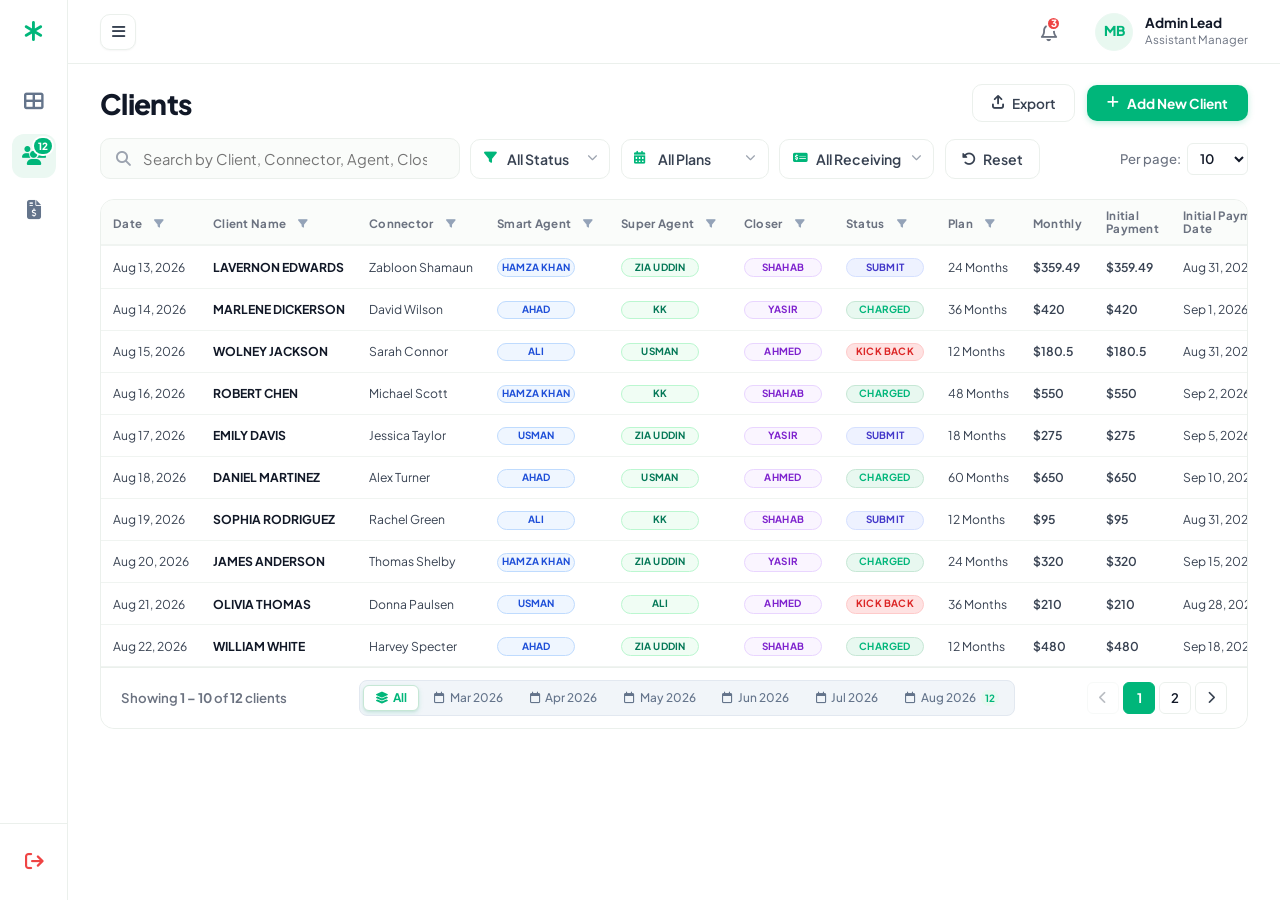
==== commit cdc6ffd9: "Modularize JS architecture, add reports page, uniform left alignment, and refine styling" ====
--- a/clients.html
+++ b/clients.html
@@ -20,35 +20,34 @@
         <!-- Sidebar Overlay (Mobile) -->
         <div class="sidebar-overlay" id="sidebarOverlay"></div>
 
-        <!-- Sidebar -->
+        <!-- Sidebar (Icon-Only with Tooltips) -->
         <aside class="sidebar" id="sidebar">
             <div class="sidebar-brand">
-                <div class="brand-wrapper">
+                <a href="index.html" class="brand-wrapper">
                     <div class="brand-icon-leaf">
                         <i class="fa-solid fa-asterisk"></i>
                     </div>
-                    <span class="brand-title">Financial Advisor</span>
-                </div>
+                </a>
             </div>
 
             <!-- Navigation Links -->
             <nav class="sidebar-nav">
-                <a href="index.html" class="nav-item" id="navDashboard">
+                <a href="index.html" class="nav-item" id="navDashboard" data-tooltip="Dashboard">
                     <i class="fa-solid fa-table-cells-large nav-icon"></i>
-                    <span>Dashboard</span>
                 </a>
-                <a href="clients.html" class="nav-item active" id="navClients">
+                <a href="clients.html" class="nav-item active" id="navClients" data-tooltip="Clients">
                     <i class="fa-solid fa-users nav-icon"></i>
-                    <span>Clients</span>
                     <span class="badge-count" id="navClientCount">0</span>
                 </a>
+                <a href="reports.html" class="nav-item" id="navReports" data-tooltip="Reports">
+                    <i class="fa-solid fa-file-invoice-dollar nav-icon"></i>
+                </a>
             </nav>
 
             <!-- Bottom Actions: Logout -->
             <div class="sidebar-bottom">
-                <button class="sidebar-link-btn btn-logout" id="btnLogout" title="Logout">
+                <button class="sidebar-link-btn btn-logout" id="btnLogout" data-tooltip="Logout">
                     <i class="fa-solid fa-arrow-right-from-bracket"></i>
-                    <span>Logout</span>
                 </button>
             </div>
         </aside>
@@ -72,7 +71,7 @@
 
                     <!-- User Profile: Avatar First, Account Name After -->
                     <div class="user-profile-widget">
-                        <div class="user-avatar-img" style="display: flex; align-items: center; justify-content: center; color: #00B67A; font-weight: 800; font-size: 0.85rem;">
+                        <div class="user-avatar-img">
                             MB
                         </div>
                         <div class="user-meta-text">
@@ -111,7 +110,7 @@
                             <div class="search-box-pill">
                                 <i class="fa-solid fa-magnifying-glass search-icon"></i>
                                 <input type="text" id="searchInput" class="search-input-pill" placeholder="Search by Client, Connector, Agent, Closer...">
-                                <button class="search-clear-pill" id="searchClearBtn" aria-label="Clear search" style="display: none;">
+                                <button class="search-clear-pill" id="searchClearBtn" aria-label="Clear search">
                                     <i class="fa-solid fa-circle-xmark"></i>
                                 </button>
                             </div>
@@ -175,70 +174,114 @@
                             <table class="crm-data-table" id="clientsTable">
                                 <thead>
                                     <tr>
-                                        <th class="sortable" data-sort="date">
-                                            <span>Date</span>
-                                            <i class="fa-solid fa-sort sort-caret"></i>
-                                        </th>
-                                        <th class="sortable" data-sort="clientName">
-                                            <span>Client Name</span>
-                                            <i class="fa-solid fa-sort sort-caret"></i>
-                                        </th>
-                                        <th class="sortable" data-sort="connector">
-                                            <span>Connector</span>
-                                            <i class="fa-solid fa-sort sort-caret"></i>
-                                        </th>
-                                        <th class="sortable" data-sort="smartAgent">
-                                            <span>Smart Agent</span>
-                                            <i class="fa-solid fa-sort sort-caret"></i>
-                                        </th>
-                                        <th class="sortable" data-sort="superAgent">
-                                            <span>Super Agent</span>
-                                            <i class="fa-solid fa-sort sort-caret"></i>
-                                        </th>
-                                        <th class="sortable" data-sort="closer">
-                                            <span>Closer</span>
-                                            <i class="fa-solid fa-sort sort-caret"></i>
-                                        </th>
-                                        <th class="sortable" data-sort="status">
-                                            <span>Status</span>
-                                            <i class="fa-solid fa-sort sort-caret"></i>
-                                        </th>
-                                        <th class="sortable" data-sort="plan">
-                                            <span>Plan</span>
-                                            <i class="fa-solid fa-sort sort-caret"></i>
-                                        </th>
-                                        <th class="sortable text-right" data-sort="monthly">
-                                            <span>Monthly</span>
-                                            <i class="fa-solid fa-sort sort-caret"></i>
-                                        </th>
-                                        <th class="sortable text-right" data-sort="initialPayment">
-                                            <span>Initial Payment</span>
-                                            <i class="fa-solid fa-sort sort-caret"></i>
-                                        </th>
-                                        <th class="sortable" data-sort="initialPaymentDate">
-                                            <span>Initial Date</span>
-                                            <i class="fa-solid fa-sort sort-caret"></i>
-                                        </th>
-                                        <th class="sortable text-right" data-sort="residual">
-                                            <span>Residual</span>
-                                            <i class="fa-solid fa-sort sort-caret"></i>
-                                        </th>
-                                        <th class="sortable text-right" data-sort="approvalAmount">
-                                            <span>Approval Amount</span>
-                                            <i class="fa-solid fa-sort sort-caret"></i>
-                                        </th>
-                                        <th class="sortable text-center" data-sort="receiving">
-                                            <span>Receiving</span>
-                                            <i class="fa-solid fa-sort sort-caret"></i>
+                                        <th>
+                                            <div class="th-wrap">
+                                                <span>Date</span>
+                                                <button type="button" class="th-filter-btn" data-col="date" title="Filter Date" onclick="openThFilterPopover(this, 'date', 'Date')">
+                                                    <i class="fa-solid fa-filter"></i>
+                                                </button>
+                                            </div>
+                                        </th>
+                                        <th>
+                                            <div class="th-wrap">
+                                                <span>Client Name</span>
+                                                <button type="button" class="th-filter-btn" data-col="clientName" title="Filter Client Name" onclick="openThFilterPopover(this, 'clientName', 'Client Name')">
+                                                    <i class="fa-solid fa-filter"></i>
+                                                </button>
+                                            </div>
+                                        </th>
+                                        <th>
+                                            <div class="th-wrap">
+                                                <span>Connector</span>
+                                                <button type="button" class="th-filter-btn" data-col="connector" title="Filter Connector" onclick="openThFilterPopover(this, 'connector', 'Connector')">
+                                                    <i class="fa-solid fa-filter"></i>
+                                                </button>
+                                            </div>
+                                        </th>
+                                        <th>
+                                            <div class="th-wrap">
+                                                <span>Smart Agent</span>
+                                                <button type="button" class="th-filter-btn" data-col="smartAgent" title="Filter Smart Agent" onclick="openThFilterPopover(this, 'smartAgent', 'Smart Agent')">
+                                                    <i class="fa-solid fa-filter"></i>
+                                                </button>
+                                            </div>
+                                        </th>
+                                        <th>
+                                            <div class="th-wrap">
+                                                <span>Super Agent</span>
+                                                <button type="button" class="th-filter-btn" data-col="superAgent" title="Filter Super Agent" onclick="openThFilterPopover(this, 'superAgent', 'Super Agent')">
+                                                    <i class="fa-solid fa-filter"></i>
+                                                </button>
+                                            </div>
+                                        </th>
+                                        <th>
+                                            <div class="th-wrap">
+                                                <span>Closer</span>
+                                                <button type="button" class="th-filter-btn" data-col="closer" title="Filter Closer" onclick="openThFilterPopover(this, 'closer', 'Closer')">
+                                                    <i class="fa-solid fa-filter"></i>
+                                                </button>
+                                            </div>
+                                        </th>
+                                        <th>
+                                            <div class="th-wrap">
+                                                <span>Status</span>
+                                                <button type="button" class="th-filter-btn" data-col="status" title="Filter Status" onclick="openThFilterPopover(this, 'status', 'Status')">
+                                                    <i class="fa-solid fa-filter"></i>
+                                                </button>
+                                            </div>
+                                        </th>
+                                        <th>
+                                            <div class="th-wrap">
+                                                <span>Plan</span>
+                                                <button type="button" class="th-filter-btn" data-col="plan" title="Filter Plan" onclick="openThFilterPopover(this, 'plan', 'Plan')">
+                                                    <i class="fa-solid fa-filter"></i>
+                                                </button>
+                                            </div>
+                                        </th>
+                                        <th>
+                                            <div class="th-wrap">
+                                                <span>Monthly</span>
+                                            </div>
+                                        </th>
+                                        <th>
+                                            <div class="th-wrap">
+                                                <span class="th-multi-line">Initial<br>Payment</span>
+                                            </div>
+                                        </th>
+                                        <th>
+                                            <div class="th-wrap">
+                                                <span class="th-multi-line">Initial Payment<br>Date</span>
+                                                <button type="button" class="th-filter-btn" data-col="initialPaymentDate" title="Filter Payment Date" onclick="openThFilterPopover(this, 'initialPaymentDate', 'Initial Payment Date')">
+                                                    <i class="fa-solid fa-filter"></i>
+                                                </button>
+                                            </div>
+                                        </th>
+                                        <th>
+                                            <div class="th-wrap">
+                                                <span>Residual</span>
+                                            </div>
+                                        </th>
+                                        <th>
+                                            <div class="th-wrap">
+                                                <span class="th-multi-line">Approval<br>Amount</span>
+                                            </div>
+                                        </th>
+                                        <th>
+                                            <div class="th-wrap">
+                                                <span>Receiving</span>
+                                                <button type="button" class="th-filter-btn" data-col="receiving" title="Filter Receiving" onclick="openThFilterPopover(this, 'receiving', 'Receiving')">
+                                                    <i class="fa-solid fa-filter"></i>
+                                                </button>
+                                            </div>
                                         </th>
                                     </tr>
                                     <!-- Inline Table Input Row (Shown on clicking Add New Client) -->
-                                    <tr class="inline-entry-row" id="inlineAddRow" style="display: none;" title="Type client data and press Enter to save">
+                                    <tr class="inline-entry-row" id="inlineAddRow" title="Type client data and press Enter to save">
                                         <td>
                                             <input type="date" class="tbl-input" id="tblDate">
                                         </td>
                                         <td>
-                                            <input type="text" class="tbl-input" id="tblClientName" placeholder="Client Name..." style="font-weight: 700;">
+                                            <input type="text" class="tbl-input font-bold" id="tblClientName" placeholder="Client Name...">
                                         </td>
                                         <td>
                                             <input type="text" class="tbl-input" id="tblConnector" placeholder="Connector...">
@@ -281,10 +324,10 @@
                                             <select class="tbl-select" id="tblPlan"></select>
                                         </td>
                                         <td>
-                                            <input type="number" step="0.01" class="tbl-input text-right" id="tblMonthly" placeholder="0.00">
-                                        </td>
-                                        <td>
-                                            <input type="number" step="0.01" class="tbl-input text-right" id="tblInitialPayment" placeholder="0.00">
+                                            <input type="number" step="0.01" class="tbl-input" id="tblMonthly" placeholder="0.00">
+                                        </td>
+                                        <td>
+                                            <input type="number" step="0.01" class="tbl-input" id="tblInitialPayment" placeholder="0.00">
                                         </td>
                                         <td>
                                             <input type="date" class="tbl-input" id="tblInitialPaymentDate">
@@ -293,7 +336,7 @@
                                             <div class="tbl-calc-badge" id="tblResidual">$0</div>
                                         </td>
                                         <td>
-                                            <div class="tbl-calc-badge" id="tblApprovalAmount" style="color: var(--text-main);">$0</div>
+                                            <div class="tbl-calc-badge text-main" id="tblApprovalAmount">$0</div>
                                         </td>
                                         <td>
                                             <select class="tbl-select" id="tblReceiving">
@@ -312,13 +355,16 @@
                         <!-- Table Bottom Pagination Footer -->
                         <div class="table-pagination-footer" id="tablePaginationFooter">
                             <span class="pagination-range-text" id="tableResultsCount">1 &ndash; 10 of 12</span>
+                            <div class="table-sheet-tabs-container" id="tableSheetTabsContainer">
+                                <!-- Dynamic Sheet Tabs populated by JS -->
+                            </div>
                             <div class="pagination-arrow-group" id="paginationControls">
                                 <!-- Dynamic arrow & number buttons -->
                             </div>
                         </div>
 
                         <!-- Empty State -->
-                        <div class="empty-table-state" id="emptyState" style="display: none;">
+                        <div class="empty-table-state" id="emptyState">
                             <div class="empty-icon-wrap">
                                 <i class="fa-solid fa-folder-open"></i>
                             </div>
@@ -339,9 +385,9 @@
     <div class="modal-backdrop" id="deleteModal" role="dialog" aria-modal="true" aria-labelledby="deleteModalTitle">
         <div class="modal-dialog modal-dialog-sm">
             <div class="modal-card">
-                <div class="modal-top-header" style="background-color: #FEF2F2;">
+                <div class="modal-top-header modal-header-danger">
                     <div>
-                        <h2 class="modal-heading-title" style="color: var(--danger);" id="deleteModalTitle">Delete Client</h2>
+                        <h2 class="modal-heading-title text-danger" id="deleteModalTitle">Delete Client</h2>
                         <p class="modal-heading-sub">Confirm permanent record removal</p>
                     </div>
                     <button class="modal-close-icon" id="deleteModalCloseBtn" aria-label="Close modal">
@@ -350,17 +396,17 @@
                 </div>
 
                 <div class="modal-scroll-body">
-                    <p style="font-size: 1rem; color: var(--text-main); margin-bottom: 0.5rem;">
+                    <p class="delete-confirm-text">
                         Are you sure you want to delete <strong id="deleteClientName">this client</strong>?
                     </p>
-                    <p style="font-size: 0.85rem; color: var(--text-muted);">
+                    <p class="delete-confirm-sub">
                         This will remove the record from localStorage and recalculate all financial statistics.
                     </p>
                 </div>
 
                 <div class="modal-action-footer">
                     <button type="button" class="btn-header-export" id="deleteCancelBtn">Cancel</button>
-                    <button type="button" class="btn-header-add" id="deleteConfirmBtn" style="background-color: var(--danger);">
+                    <button type="button" class="btn-header-add btn-danger-action" id="deleteConfirmBtn">
                         <i class="fa-solid fa-trash-can"></i>
                         <span>Delete Client</span>
                     </button>
@@ -412,7 +458,8 @@
     <!-- Toast Notifications Container -->
     <div class="toast-container" id="toastContainer" aria-live="polite" aria-atomic="true"></div>
 
-    <!-- Application Script -->
-    <script src="script.js"></script>
+    <!-- Application Scripts -->
+    <script src="common.js"></script>
+    <script src="clients.js"></script>
 </body>
 </html>
--- a/style.css
+++ b/style.css
@@ -55,7 +55,7 @@
     --purple-light: #F5F3FF;
 
     /* Layout Dimensions */
-    --sidebar-width: 240px;
+    --sidebar-width: 68px;
     --header-height: 64px;
     --radius-sm: 6px;
     --radius-md: 10px;
@@ -181,17 +181,15 @@
     border-right: 1px solid var(--sidebar-border);
     display: flex;
     flex-direction: column;
+    align-items: center;
     flex-shrink: 0;
     padding: 0;
-    z-index: 50;
+    z-index: 90;
     transition: width 0.25s cubic-bezier(0.4, 0, 0.2, 1), opacity 0.2s ease, transform 0.25s ease;
     position: sticky;
     top: 0;
     height: 100vh;
-    overflow-y: auto;
-    overflow-x: hidden;
-    scrollbar-width: none;
-    -ms-overflow-style: none;
+    overflow: visible !important;
 }
 
 .sidebar.collapsed {
@@ -213,158 +211,207 @@
     height: var(--header-height);
     display: flex;
     align-items: center;
-    padding: 0 1.25rem;
+    justify-content: center;
+    padding: 0;
+    width: 100%;
     flex-shrink: 0;
 }
 
 .brand-wrapper {
     display: flex;
     align-items: center;
+    justify-content: center;
+    text-decoration: none;
+}
+
+.brand-icon-leaf {
+    width: 42px;
+    height: 42px;
+    background: transparent;
+    color: var(--primary);
+    font-size: 1.45rem;
+    display: flex;
+    align-items: center;
+    justify-content: center;
+    border-radius: 0;
+    transition: var(--transition-fast);
+    cursor: pointer;
+}
+
+.brand-icon-leaf:hover {
+    background: transparent;
+    color: var(--primary-hover);
+    transform: scale(1.08);
+}
+
+.sidebar-nav {
+    display: flex;
+    flex-direction: column;
+    align-items: center;
     gap: 0.65rem;
-}
-
-.brand-icon-leaf {
-    color: var(--primary);
-    font-size: 1.4rem;
+    flex: 1;
+    padding: 1rem 0;
+    width: 100%;
+}
+
+.nav-item {
     display: flex;
     align-items: center;
     justify-content: center;
-}
-
-.brand-title {
-    font-size: 1.15rem;
-    font-weight: 800;
-    color: var(--text-main);
-    letter-spacing: -0.02em;
-}
-
-.btn-sidebar-add {
-    width: 100%;
-    background-color: var(--primary);
-    color: #FFFFFF;
-    font-weight: 700;
-    font-size: 0.95rem;
-    padding: 0.8rem 1rem;
-    border-radius: var(--radius-md);
-    display: flex;
-    align-items: center;
-    justify-content: center;
-    gap: 0.5rem;
-    margin-bottom: 1.75rem;
-    transition: var(--transition-normal);
-    box-shadow: 0 3px 8px rgba(0, 182, 122, 0.25);
-}
-
-.btn-sidebar-add:hover {
-    background-color: var(--primary-hover);
-    transform: translateY(-1px);
-    box-shadow: 0 5px 12px rgba(0, 182, 122, 0.35);
-}
-
-.sidebar-nav {
-    display: flex;
-    flex-direction: column;
-    gap: 0.4rem;
-    flex: 1;
-    padding: 1.25rem 1rem;
-}
-
-.nav-item {
-    display: flex;
-    align-items: center;
-    gap: 0.85rem;
-    padding: 0.8rem 1rem;
-    border-radius: var(--radius-lg);
+    width: 44px;
+    height: 44px;
+    border-radius: 12px;
     color: var(--sidebar-text);
-    font-weight: 600;
-    font-size: 0.95rem;
     transition: var(--transition-fast);
     position: relative;
+    text-decoration: none;
 }
 
 .nav-icon {
-    font-size: 1.15rem;
-    width: 22px;
-    text-align: center;
-    color: var(--text-muted);
+    font-size: 1.2rem;
+    display: flex;
+    align-items: center;
+    justify-content: center;
+    color: #64748B;
     transition: var(--transition-fast);
 }
 
 .nav-item:hover {
     background-color: var(--sidebar-hover);
-    color: var(--text-main);
+    color: var(--primary);
 }
 
 .nav-item:hover .nav-icon {
     color: var(--primary);
+    transform: scale(1.08);
 }
 
 .nav-item.active {
     background-color: var(--sidebar-active);
     color: var(--sidebar-text-active);
-    font-weight: 700;
 }
 
 .nav-item.active .nav-icon {
     color: var(--sidebar-text-active);
 }
 
+/* Badge dot on icon for counts (e.g. Clients) */
 .badge-count {
-    margin-left: auto;
-    background: var(--primary-light);
-    color: var(--primary);
-    font-size: 0.78rem;
+    position: absolute;
+    top: 4px;
+    right: 4px;
+    min-width: 16px;
+    height: 16px;
+    padding: 0 4px;
+    background: var(--primary);
+    color: #FFFFFF;
+    font-size: 0.62rem;
     font-weight: 800;
-    padding: 0.2rem 0.6rem;
     border-radius: 9999px;
+    display: flex;
+    align-items: center;
+    justify-content: center;
+    box-shadow: 0 0 0 2px #FFFFFF;
 }
 
 .sidebar-bottom {
     margin-top: auto;
-    padding: 1rem 1.25rem;
+    padding: 1rem 0;
     border-top: 1px solid var(--sidebar-border);
     display: flex;
     flex-direction: column;
-    gap: 0.5rem;
+    align-items: center;
+    width: 100%;
 }
 
 .sidebar-link-btn {
     display: flex;
     align-items: center;
-    gap: 0.75rem;
-    padding: 0.7rem 0.85rem;
+    justify-content: center;
+    width: 44px;
+    height: 44px;
+    border-radius: 12px;
     color: var(--text-muted);
-    font-size: 0.9rem;
+    transition: var(--transition-fast);
+    position: relative;
+    background: transparent;
+    border: none;
+    cursor: pointer;
+}
+
+.sidebar-link-btn.btn-logout {
+    color: #EF4444 !important;
+}
+
+.sidebar-link-btn.btn-logout i {
+    font-size: 1.15rem;
+    color: #EF4444;
+    transition: var(--transition-fast);
+}
+
+.sidebar-link-btn.btn-logout:hover {
+    background-color: #FEF2F2 !important;
+}
+
+.sidebar-link-btn.btn-logout:hover i {
+    transform: scale(1.12);
+}
+
+/* ==========================================================================
+   SLEEK SIDEBAR TOOLTIP SYSTEM
+   ========================================================================== */
+
+[data-tooltip] {
+    position: relative;
+}
+
+[data-tooltip]::after {
+    content: attr(data-tooltip);
+    position: absolute;
+    left: calc(100% + 14px);
+    top: 50%;
+    transform: translateY(-50%) translateX(-4px) scale(0.95);
+    background: #0F172A;
+    color: #FFFFFF;
+    font-size: 0.76rem;
     font-weight: 600;
-    border-radius: var(--radius-md);
-    transition: var(--transition-fast);
-}
-
-.sidebar-link-btn:hover {
-    background-color: var(--sidebar-hover);
-    color: var(--text-main);
-}
-
-.btn-logout {
-    color: #EF4444 !important;
-    font-weight: 600;
-    width: 100%;
-}
-
-.btn-logout i {
-    color: #EF4444;
-    font-size: 1rem;
-    transition: var(--transition-fast);
-}
-
-.btn-logout:hover {
-    background-color: #FEF2F2 !important;
-    color: #DC2626 !important;
-}
-
-.btn-logout:hover i {
-    transform: translateX(2px);
-    color: #DC2626;
+    letter-spacing: 0.01em;
+    padding: 0.4rem 0.75rem;
+    border-radius: 7px;
+    white-space: nowrap;
+    pointer-events: none;
+    opacity: 0;
+    visibility: hidden;
+    transition: all 0.16s cubic-bezier(0.4, 0, 0.2, 1);
+    box-shadow: 0 4px 14px rgba(15, 23, 42, 0.18);
+    z-index: 99999 !important;
+}
+
+[data-tooltip]::before {
+    content: '';
+    position: absolute;
+    left: calc(100% + 7px);
+    top: 50%;
+    transform: translateY(-50%) translateX(-4px);
+    border: 4px solid transparent;
+    border-right-color: #0F172A;
+    opacity: 0;
+    visibility: hidden;
+    transition: all 0.16s cubic-bezier(0.4, 0, 0.2, 1);
+    pointer-events: none;
+    z-index: 99999 !important;
+}
+
+[data-tooltip]:hover::after {
+    opacity: 1;
+    visibility: visible;
+    transform: translateY(-50%) translateX(0) scale(1);
+}
+
+[data-tooltip]:hover::before {
+    opacity: 1;
+    visibility: visible;
+    transform: translateY(-50%) translateX(0);
 }
 
 /* ==========================================================================
@@ -514,9 +561,15 @@
     width: 38px;
     height: 38px;
     border-radius: 50%;
-    object-fit: cover;
     border: 1.5px solid var(--primary-light);
-    background: #E5E7EB;
+    background: #E8F8F0;
+    display: flex;
+    align-items: center;
+    justify-content: center;
+    color: #00B67A;
+    font-weight: 800;
+    font-size: 0.85rem;
+    flex-shrink: 0;
 }
 
 /* ==========================================================================
@@ -527,7 +580,7 @@
     flex: 1;
     min-height: 0;
     height: calc(100vh - var(--header-height));
-    padding: 1.5rem 2rem 3.5rem;
+    padding: 1.25rem 2rem 1.25rem;
     min-width: 0;
     width: 100%;
     overflow-y: auto !important;
@@ -720,6 +773,7 @@
 }
 
 .search-clear-pill {
+    display: none;
     position: absolute;
     right: 0.8rem;
     top: 50%;
@@ -939,6 +993,76 @@
     border-bottom-right-radius: var(--radius-lg);
 }
 
+/* Spreadsheet Month Tabs in Table Footer */
+.table-sheet-tabs-container {
+    display: flex;
+    align-items: center;
+    gap: 0.25rem;
+    background: #F1F5F9;
+    padding: 0.20rem;
+    border-radius: 8px;
+    border: 1px solid #E2E8F0;
+    overflow-x: auto;
+    max-width: 100%;
+    scrollbar-width: none;
+}
+
+.table-sheet-tabs-container::-webkit-scrollbar {
+    display: none;
+}
+
+.sheet-tab-btn {
+    display: inline-flex;
+    align-items: center;
+    gap: 0.35rem;
+    padding: 0.28rem 0.65rem;
+    border: 1px solid transparent;
+    background: transparent;
+    font-size: 0.74rem;
+    font-weight: 500;
+    font-family: inherit;
+    color: #64748B;
+    border-radius: 6px;
+    cursor: pointer;
+    transition: all 0.15s ease;
+    white-space: nowrap;
+    user-select: none;
+}
+
+.sheet-tab-btn:hover {
+    background: #FFFFFF;
+    color: var(--text-main);
+    box-shadow: 0 1px 2px rgba(0, 0, 0, 0.04);
+}
+
+.sheet-tab-btn.active {
+    background: #FFFFFF;
+    color: var(--primary);
+    font-weight: 700;
+    border-color: #C6E7D5;
+    box-shadow: 0 2px 5px rgba(0, 182, 122, 0.15), 0 1px 2px rgba(0, 0, 0, 0.05);
+}
+
+.sheet-tab-count {
+    display: inline-flex;
+    align-items: center;
+    justify-content: center;
+    min-width: 16px;
+    height: 16px;
+    padding: 0 4px;
+    border-radius: 10px;
+    font-size: 0.62rem;
+    font-weight: 700;
+    background: #E8F8F0;
+    color: var(--primary);
+    transition: all 0.15s ease;
+}
+
+.sheet-tab-btn.active .sheet-tab-count {
+    background: var(--primary);
+    color: #FFFFFF;
+}
+
 /* ==========================================================================
    DATA TABLE CONTAINER & STYLES (Light & Clean Like Screenshot)
    ========================================================================== */
@@ -995,43 +1119,436 @@
 .crm-data-table th {
     background-color: #FAFCFA;
     color: var(--text-muted);
-    font-size: 0.82rem;
-    font-weight: 700;
-    padding: 0.85rem 1rem;
+    font-size: 0.72rem;
+    font-weight: 700;
+    padding: 0.55rem 0.75rem;
     border-bottom: 1px solid var(--table-border);
     user-select: none;
-    letter-spacing: 0.03em;
-}
-
-.crm-data-table th.sortable {
-    cursor: pointer;
-    transition: var(--transition-fast);
-}
-
-.crm-data-table th.sortable:hover {
-    background-color: #F0F7F2;
-    color: var(--primary);
-}
-
-.sort-caret {
-    font-size: 0.72rem;
-    margin-left: 0.35rem;
-    color: var(--text-light);
+    letter-spacing: 0.025em;
     vertical-align: middle;
-}
-
-th.sort-asc .sort-caret,
-th.sort-desc .sort-caret {
-    color: var(--primary);
+    text-align: left !important;
+    height: 46px;
 }
 
 .crm-data-table td {
-    padding: 0.9rem 1rem;
-    font-size: 0.82rem;
+    padding: 0.65rem 0.75rem;
+    font-size: 0.76rem;
     color: var(--text-secondary);
     border-bottom: 1px solid var(--table-border);
     vertical-align: middle;
+    background-color: #FFFFFF;
+    text-align: left !important;
+}
+
+.crm-data-table tbody tr {
+    transition: background-color 0.15s ease;
+}
+
+.crm-data-table tbody tr:hover td {
+    background-color: #F8FCF9;
+}
+
+/* CRM Table Footer Summary Row */
+.crm-table-tfoot {
+    position: sticky;
+    bottom: 0;
+    z-index: 4;
+}
+
+.tfoot-summary-row td {
+    background-color: #F8FAFC !important;
+    border: none !important;
+    border-top: none !important;
+    border-bottom: none !important;
+    padding: 0.65rem 0.75rem !important;
+    font-size: 0.76rem !important;
+    box-shadow: none !important;
+    text-align: left !important;
+}
+
+.th-wrap {
+    display: inline-flex;
+    align-items: center;
+    gap: 0.35rem;
+    line-height: 1.15;
+    text-align: left !important;
+    justify-content: flex-start !important;
+    vertical-align: middle;
+}
+
+.th-wrap.th-right {
+    justify-content: flex-start !important;
+    text-align: left !important;
+    width: auto;
+}
+
+.th-wrap.th-center {
+    justify-content: flex-start !important;
+    text-align: left !important;
+    width: auto;
+}
+
+.th-multi-line {
+    display: inline-block;
+    line-height: 1.12;
+    text-align: left !important;
+}
+
+/* Reports Table Columns */
+.col-rep-date { min-width: 140px; }
+.col-rep-name { min-width: 170px; }
+.col-rep-conn { min-width: 130px; }
+.col-rep-smart { min-width: 130px; }
+.col-rep-super { min-width: 130px; }
+.col-rep-closer { min-width: 110px; }
+.col-rep-plan { min-width: 100px; }
+.col-rep-approval { min-width: 120px; }
+.col-rep-initial { min-width: 130px; }
+.col-rep-receiving { min-width: 110px; }
+.col-rep-action { width: 70px; }
+
+/* Toolbar Due Date Pill */
+.toolbar-date-pill {
+    display: inline-flex;
+    align-items: center;
+    gap: 0.45rem;
+    background: #FFFFFF;
+    border: 1.5px solid var(--sidebar-border);
+    padding: 0.45rem 0.85rem;
+    border-radius: var(--radius-md);
+}
+
+.toolbar-date-pill i {
+    color: var(--primary);
+    font-size: 0.85rem;
+}
+
+.toolbar-date-pill-label {
+    font-size: 0.78rem;
+    font-weight: 500;
+    color: var(--text-secondary);
+}
+
+.toolbar-date-input {
+    border: none;
+    background: transparent;
+    font-family: inherit;
+    font-size: 0.8rem;
+    font-weight: 500;
+    color: var(--text-main);
+    outline: none;
+    cursor: pointer;
+}
+
+/* Pixel Chart Columns */
+.pixel-col-20 { height: 20%; }
+.pixel-col-40 { height: 40%; }
+.pixel-col-60 { height: 60%; }
+.pixel-col-80 { height: 80%; }
+.pixel-col-100 { height: 100%; }
+
+/* Table Empty State & Helpers */
+.table-empty-cell {
+    padding: 2.5rem 1rem;
+    color: #94A3B8;
+    font-size: 0.85rem;
+    text-align: center;
+}
+
+.table-empty-icon {
+    font-size: 1.5rem;
+    margin-bottom: 0.5rem;
+    display: block;
+    color: #CBD5E1;
+}
+
+.tfoot-summary-title {
+    display: flex;
+    align-items: center;
+    gap: 0.5rem;
+    color: var(--text-main);
+    font-weight: 700;
+    font-size: 0.76rem;
+}
+
+.tfoot-summary-title i {
+    color: var(--primary);
+    font-size: 0.8rem;
+}
+
+.tfoot-amount-cell {
+    color: var(--text-main);
+    font-weight: 700;
+    font-size: 0.74rem;
+}
+
+.tfoot-initial-cell {
+    color: #00B67A;
+    font-weight: 700;
+    font-size: 0.74rem;
+}
+
+.tfoot-pill-wrap {
+    font-size: 0.6rem;
+    width: auto;
+    min-width: unset;
+    padding: 0.15rem 0.45rem;
+}
+
+.th-filter-btn {
+    display: inline-flex;
+    align-items: center;
+    justify-content: center;
+    width: 17px;
+    height: 17px;
+    padding: 0;
+    margin-left: 0.2rem;
+    border: none;
+    background: transparent;
+    color: #94A3B8;
+    border-radius: 3px;
+    cursor: pointer;
+    font-size: 0.60rem;
+    transition: all 0.15s ease;
+    flex-shrink: 0;
+}
+
+.th-filter-btn:hover {
+    color: var(--primary);
+    background-color: #E8F8F0;
+}
+
+.th-filter-btn.active {
+    color: #FFFFFF !important;
+    background-color: var(--primary) !important;
+    box-shadow: 0 0 0 1px rgba(0, 182, 122, 0.4);
+}
+
+/* Floating Table Header Filter Popover */
+.th-filter-popover {
+    position: fixed;
+    z-index: 10000;
+    background: #FFFFFF;
+    border: 1px solid #C6E7D5;
+    border-radius: var(--radius-md);
+    box-shadow: 0 10px 25px -4px rgba(0, 40, 20, 0.18), 0 4px 6px -2px rgba(0, 0, 0, 0.05);
+    min-width: 190px;
+    max-width: 260px;
+    padding: 0.45rem;
+    display: flex;
+    flex-direction: column;
+    gap: 0.35rem;
+    animation: popoverFadeIn 0.12s ease-out;
+}
+
+.th-filter-header {
+    display: flex;
+    align-items: center;
+    justify-content: space-between;
+    padding-bottom: 0.3rem;
+    border-bottom: 1px solid #E2E8F0;
+}
+
+.th-filter-title {
+    font-size: 0.74rem;
+    font-weight: 700;
+    color: var(--text-main);
+    display: flex;
+    align-items: center;
+}
+
+.th-filter-clear-btn {
+    background: transparent;
+    border: none;
+    color: #EF4444;
+    font-size: 0.66rem;
+    font-weight: 600;
+    cursor: pointer;
+    padding: 0;
     transition: var(--transition-fast);
+}
+
+.th-filter-clear-btn:hover {
+    text-decoration: underline;
+}
+
+.th-filter-input {
+    width: 100%;
+    padding: 0.32rem 0.48rem;
+    font-size: 0.76rem;
+    font-family: inherit;
+    color: var(--text-main);
+    background: #FAFCFA;
+    border: 1px solid #CBD5E1;
+    border-radius: var(--radius-sm);
+    outline: none;
+    transition: var(--transition-fast);
+}
+
+.th-filter-input:focus {
+    border-color: var(--primary);
+    background: #FFFFFF;
+    box-shadow: 0 0 0 2px rgba(0, 182, 122, 0.18);
+}
+
+.th-filter-list {
+    max-height: 155px;
+    overflow-y: auto;
+    display: flex;
+    flex-direction: column;
+    gap: 0.15rem;
+}
+
+.th-filter-quick-bar {
+    display: flex;
+    align-items: center;
+    justify-content: space-between;
+    padding: 0.15rem 0.1rem;
+}
+
+.th-filter-quick-btn {
+    background: transparent;
+    border: none;
+    color: var(--primary);
+    font-size: 0.68rem;
+    font-weight: 600;
+    cursor: pointer;
+    padding: 0;
+    transition: var(--transition-fast);
+}
+
+.th-filter-quick-btn:hover {
+    text-decoration: underline;
+}
+
+.th-filter-checkbox-item {
+    padding: 0.38rem 0.55rem;
+    font-size: 0.78rem;
+    font-weight: 500;
+    color: var(--text-main);
+    border-radius: 6px;
+    cursor: pointer;
+    transition: all 0.12s ease;
+    display: flex;
+    align-items: center;
+    gap: 0.55rem;
+    user-select: none;
+    margin: 1px 0;
+}
+
+.th-filter-checkbox-item:hover {
+    background-color: #F0FDF4;
+    color: var(--primary-dark, #00875A);
+}
+
+.th-filter-checkbox-item.checked-item {
+    background-color: #E8F8F0;
+    font-weight: 600;
+    color: #007A4D;
+}
+
+/* Custom Modern Checkbox */
+.th-filter-checkbox-item input[type="checkbox"] {
+    appearance: none;
+    -webkit-appearance: none;
+    -moz-appearance: none;
+    width: 16px;
+    height: 16px;
+    border: 1.5px solid #CBD5E1;
+    border-radius: 4px;
+    background-color: #FFFFFF;
+    outline: none;
+    cursor: pointer;
+    position: relative;
+    display: inline-flex;
+    align-items: center;
+    justify-content: center;
+    flex-shrink: 0;
+    margin: 0;
+    transition: all 0.15s cubic-bezier(0.4, 0, 0.2, 1);
+}
+
+.th-filter-checkbox-item:hover input[type="checkbox"] {
+    border-color: var(--primary);
+    background-color: #FAFCFA;
+}
+
+.th-filter-checkbox-item input[type="checkbox"]:checked {
+    background-color: var(--primary);
+    border-color: var(--primary);
+    box-shadow: 0 1px 3px rgba(0, 182, 122, 0.35);
+}
+
+.th-filter-checkbox-item input[type="checkbox"]:checked::after {
+    content: '';
+    display: block;
+    width: 4px;
+    height: 8px;
+    border: solid #FFFFFF;
+    border-width: 0 2px 2px 0;
+    transform: rotate(45deg) translate(-0.5px, -0.5px);
+}
+
+.th-filter-footer {
+    display: flex;
+    align-items: center;
+    gap: 0.35rem;
+    padding-top: 0.35rem;
+    border-top: 1px solid #E2E8F0;
+    margin-top: 0.15rem;
+}
+
+.th-filter-item {
+    padding: 0.30rem 0.45rem;
+    font-size: 0.76rem;
+    font-weight: 500;
+    color: var(--text-main);
+    border-radius: var(--radius-sm);
+    cursor: pointer;
+    transition: background 0.12s;
+    display: flex;
+    align-items: center;
+    justify-content: space-between;
+}
+
+.th-filter-item:hover {
+    background-color: #E8F8F0;
+    color: var(--primary);
+}
+
+.th-filter-item.selected {
+    background-color: #E8F8F0;
+    color: var(--primary);
+    font-weight: 700;
+}
+
+.th-filter-action-btn {
+    padding: 0.30rem 0.5rem;
+    font-size: 0.72rem;
+    font-weight: 600;
+    border-radius: var(--radius-sm);
+    cursor: pointer;
+    transition: var(--transition-fast);
+    border: none;
+}
+
+.th-filter-action-btn.primary {
+    background: var(--primary);
+    color: #FFFFFF;
+}
+
+.th-filter-action-btn.primary:hover {
+    background: var(--primary-dark, #009664);
+}
+
+.th-filter-action-btn.secondary {
+    background: #F1F5F9;
+    color: var(--text-muted);
+}
+
+.th-filter-action-btn.secondary:hover {
+    background: #E2E8F0;
+    color: var(--text-main);
 }
 
 /* ==========================================================================
@@ -1039,21 +1556,22 @@
    ========================================================================== */
 
 .inline-entry-row {
+    display: none;
     background-color: #F3F9F5 !important;
     border-bottom: 2px solid #C6E7D5 !important;
 }
 
 .inline-entry-row td {
-    padding: 0.65rem 0.5rem;
+    padding: 0.35rem 0.45rem;
     background-color: #F3F9F5;
 }
 
 .tbl-input, .tbl-select {
     width: 100%;
     min-width: 75px;
-    height: 32px;
-    padding: 0.2rem 0.45rem;
-    font-size: 0.85rem;
+    height: 27px;
+    padding: 0.15rem 0.4rem;
+    font-size: 0.74rem;
     font-weight: 500;
     font-family: inherit;
     color: var(--text-main);
@@ -1079,9 +1597,9 @@
     display: inline-flex;
     align-items: center;
     justify-content: flex-end;
-    height: 32px;
-    padding: 0.2rem 0.45rem;
-    font-size: 0.85rem;
+    height: 27px;
+    padding: 0.15rem 0.4rem;
+    font-size: 0.74rem;
     font-weight: 600;
     font-family: 'Plus Jakarta Sans', monospace;
     background-color: #FFFFFF;
@@ -1092,10 +1610,6 @@
     width: 100%;
 }
 
-.crm-data-table tbody tr:hover td {
-    background-color: var(--table-row-hover);
-}
-
 .inline-editing-row {
     background-color: #F3F9F5 !important;
 }
@@ -1118,9 +1632,9 @@
 .btn-agent-select-trigger {
     width: 100%;
     min-width: 85px;
-    height: 32px;
-    padding: 0.2rem 0.5rem;
-    font-size: 0.85rem;
+    height: 27px;
+    padding: 0.15rem 0.4rem;
+    font-size: 0.74rem;
     font-weight: 500;
     font-family: inherit;
     color: var(--text-main);
@@ -1226,8 +1740,8 @@
 }
 
 .agent-popover-item {
-    padding: 0.35rem 0.55rem;
-    font-size: 0.82rem;
+    padding: 0.32rem 0.45rem;
+    font-size: 0.80rem;
     font-weight: 500;
     color: var(--text-main);
     border-radius: var(--radius-sm);
@@ -1236,6 +1750,7 @@
     display: flex;
     align-items: center;
     justify-content: space-between;
+    gap: 0.45rem;
 }
 
 .agent-popover-item:hover {
@@ -1247,6 +1762,55 @@
     background-color: #E8F8F0;
     color: #00B67A;
     font-weight: 700;
+}
+
+.agent-item-left {
+    display: flex;
+    align-items: center;
+    gap: 0.45rem;
+    flex: 1;
+    min-width: 0;
+}
+
+.agent-check-icon {
+    width: 14px;
+    height: 14px;
+    display: inline-flex;
+    align-items: center;
+    justify-content: center;
+    font-size: 0.70rem;
+    color: #00B67A;
+    flex-shrink: 0;
+}
+
+.agent-item-name {
+    flex: 1;
+    overflow: hidden;
+    text-overflow: ellipsis;
+    white-space: nowrap;
+}
+
+.agent-item-del-btn {
+    display: inline-flex;
+    align-items: center;
+    justify-content: center;
+    width: 22px;
+    height: 22px;
+    padding: 0;
+    border: none;
+    background: transparent;
+    color: #94A3B8;
+    border-radius: 4px;
+    cursor: pointer;
+    font-size: 0.72rem;
+    flex-shrink: 0;
+    transition: all 0.15s ease;
+}
+
+.agent-item-del-btn:hover {
+    color: #EF4444;
+    background-color: #FEE2E2;
+    transform: scale(1.08);
 }
 
 .agent-popover-add-btn {
@@ -1269,28 +1833,29 @@
     border-color: #00B67A;
 }
 
-.inline-editing-row td {
-    padding: 0.55rem 0.45rem !important;
-    background-color: #F3F9F5 !important;
-}
-
 .client-name-cell {
     font-weight: 700;
-    font-size: 0.95rem;
+    font-size: 0.76rem;
     color: var(--text-main);
     display: flex;
     align-items: center;
-    gap: 0.6rem;
+    gap: 0.4rem;
+}
+
+.client-name-text {
+    font-size: 0.76rem;
+    font-weight: 700;
+    color: var(--text-main);
 }
 
 .client-initial-badge {
-    width: 32px;
-    height: 32px;
+    width: 24px;
+    height: 24px;
     border-radius: 50%;
     background-color: var(--primary-light);
     color: var(--primary);
     font-weight: 800;
-    font-size: 0.8rem;
+    font-size: 0.68rem;
     display: flex;
     align-items: center;
     justify-content: center;
@@ -1301,10 +1866,11 @@
     color: var(--primary);
 }
 
-.currency-val {
-    font-weight: 700;
-    font-size: 0.95rem;
-    font-family: 'Plus Jakarta Sans', monospace;
+.currency-val, .currency-cell {
+    font-weight: 600;
+    font-size: 0.76rem;
+    color: var(--text-main);
+    letter-spacing: -0.01em;
 }
 
 .text-right { text-align: right; }
@@ -1315,14 +1881,14 @@
     display: inline-flex;
     align-items: center;
     justify-content: center;
-    width: 92px;
-    min-width: 92px;
+    width: 78px;
+    min-width: 78px;
     box-sizing: border-box;
-    font-size: 0.70rem;
+    font-size: 0.62rem;
     font-weight: 700;
     text-transform: uppercase;
-    letter-spacing: 0.025em;
-    padding: 0.25rem 0.4rem;
+    letter-spacing: 0.02em;
+    padding: 0.15rem 0.35rem;
     border-radius: 9999px;
     line-height: 1.2;
     white-space: nowrap;
@@ -1395,9 +1961,9 @@
 
 /* Empty State */
 .empty-table-state {
+    display: none;
     padding: 4rem 2rem;
     text-align: center;
-    display: flex;
     flex-direction: column;
     align-items: center;
     justify-content: center;
@@ -1913,7 +2479,6 @@
     }
     .sidebar-brand {
         height: 52px;
-        margin-bottom: 0.75rem;
     }
     .table-outer-wrapper {
         flex: 1;
@@ -1974,11 +2539,18 @@
     }
     .sidebar-brand {
         height: 46px;
-        margin-bottom: 0.5rem;
+    }
+    .brand-icon-leaf {
+        width: 34px;
+        height: 34px;
+        font-size: 1rem;
     }
     .nav-item {
-        padding: 0.5rem 0.75rem;
-        font-size: 0.82rem;
+        width: 38px;
+        height: 38px;
+    }
+    .nav-icon {
+        font-size: 1.05rem;
     }
     .crm-data-table th {
         padding: 0.6rem 0.75rem;
@@ -2135,12 +2707,6 @@
     display: grid;
     grid-template-columns: repeat(4, 1fr);
     gap: 0.85rem;
-}
-
-@media (max-width: 768px) {
-    .report-meta-grid {
-        grid-template-columns: repeat(2, 1fr);
-    }
 }
 
 .report-meta-item {
@@ -2339,15 +2905,9 @@
 /* Top 3-Card Grid */
 .fin-top-grid {
     display: grid;
-    grid-template-columns: 1.35fr 1fr 1fr;
+    grid-template-columns: repeat(3, 1fr);
     gap: 1.15rem;
     margin-bottom: 1.15rem;
-}
-
-@media (max-width: 1100px) {
-    .fin-top-grid {
-        grid-template-columns: 1fr;
-    }
 }
 
 .fin-card {
@@ -2391,10 +2951,16 @@
 .bg-brand-light { background-color: #E8F8F0; color: #00B67A; }
 .bg-green-light { background-color: #ECFDF5; color: #10B981; }
 .bg-red-light { background-color: #FEF2F2; color: #EF4444; }
+.bg-blue-light { background-color: #EFF6FF; color: #2563EB; }
+.bg-purple-light { background-color: #FAF5FF; color: #9333EA; }
+.bg-amber-light { background-color: #FFFBEB; color: #D97706; }
 
 .text-brand { color: #00B67A; }
 .text-green { color: #10B981; }
 .text-red { color: #EF4444; }
+.text-blue { color: #2563EB; }
+.text-purple { color: #9333EA; }
+.text-amber { color: #D97706; }
 
 .fin-pill-group {
     display: flex;
@@ -2441,6 +3007,45 @@
 .fin-amount-row {
     display: flex;
     align-items: center;
+    position: relative;
+    z-index: 2;
+    margin: 0.25rem 0;
+}
+
+.fin-card-wave-bg {
+    position: absolute;
+    right: 14px;
+    bottom: 20px;
+    pointer-events: none;
+    z-index: 1;
+    opacity: 0.9;
+    transition: transform 0.25s cubic-bezier(0.4, 0, 0.2, 1), opacity 0.25s ease;
+    filter: drop-shadow(0 2px 5px rgba(0, 0, 0, 0.03));
+}
+
+.fin-card:hover .fin-card-wave-bg {
+    transform: translateY(-2px) scale(1.05);
+    opacity: 1;
+}
+
+.fin-card-more-btn {
+    background: transparent;
+    border: none;
+    color: #94A3B8;
+    font-size: 0.85rem;
+    cursor: pointer;
+    padding: 0.25rem 0.4rem;
+    border-radius: 4px;
+    display: inline-flex;
+    align-items: center;
+    justify-content: center;
+    transition: color 0.15s ease;
+    position: relative;
+    z-index: 2;
+}
+
+.fin-card-more-btn:hover {
+    color: var(--text-main);
 }
 
 .fin-eye-btn {
@@ -2709,18 +3314,177 @@
     justify-content: space-between;
 }
 
+/* ==================== PERFORMANCE LEADERBOARDS (4 CARDS) ==================== */
+.fin-performance-grid {
+    display: grid;
+    grid-template-columns: repeat(4, 1fr);
+    gap: 1.15rem;
+    margin-bottom: 1.15rem;
+}
+
+.fin-perf-card {
+    padding: 1.1rem 1.25rem;
+    border-radius: 18px;
+    background: #FFFFFF;
+    border: 1px solid #EDF0F3;
+    box-shadow: 0 4px 20px -2px rgba(0, 0, 0, 0.03);
+    display: flex;
+    flex-direction: column;
+}
+
+.fin-perf-card .fin-card-head {
+    display: flex;
+    justify-content: space-between;
+    align-items: center;
+    gap: 0.5rem;
+    margin-bottom: 0.5rem;
+}
+
+.fin-perf-card .fin-card-brand-title {
+    white-space: nowrap;
+    flex-shrink: 0;
+}
+
+.fin-perf-tag {
+    font-size: 0.68rem;
+    font-weight: 700;
+    color: #64748B;
+    background: #F1F5F9;
+    padding: 0.2rem 0.55rem;
+    border-radius: 12px;
+    white-space: nowrap;
+    flex-shrink: 0;
+}
+
+.fin-perf-list {
+    display: flex;
+    flex-direction: column;
+    gap: 0.5rem;
+    margin-top: 0.65rem;
+}
+
+.perf-member-row {
+    display: flex;
+    align-items: center;
+    justify-content: space-between;
+    padding: 0.45rem 0.65rem;
+    background: #F8FAFC;
+    border: 1px solid #EDF2F7;
+    border-radius: 10px;
+    transition: all 0.2s ease;
+    gap: 0.5rem;
+}
+
+.perf-member-row:hover {
+    background: #F0FDF4;
+    border-color: #BBF7D0;
+    transform: translateY(-1px);
+}
+
+.perf-member-left {
+    display: flex;
+    align-items: center;
+    gap: 0.55rem;
+    flex: 1;
+    min-width: 0;
+}
+
+.perf-rank-badge {
+    width: 18px;
+    height: 18px;
+    border-radius: 50%;
+    font-size: 0.65rem;
+    font-weight: 800;
+    display: flex;
+    align-items: center;
+    justify-content: center;
+    flex-shrink: 0;
+    background: #E2E8F0;
+    color: #475569;
+}
+
+.perf-avatar-initials {
+    width: 26px;
+    height: 26px;
+    border-radius: 8px;
+    background: #E8F8F0;
+    color: #00B67A;
+    font-weight: 700;
+    font-size: 0.7rem;
+    display: flex;
+    align-items: center;
+    justify-content: center;
+    flex-shrink: 0;
+}
+
+.perf-member-info {
+    display: flex;
+    flex-direction: column;
+    min-width: 0;
+    flex: 1;
+}
+
+.perf-member-name {
+    font-size: 0.8rem;
+    font-weight: 600;
+    color: #1E293B;
+    white-space: nowrap;
+    overflow: hidden;
+    text-overflow: ellipsis;
+}
+
+.perf-sub-count {
+    font-size: 0.68rem;
+    font-weight: 500;
+    color: #64748B;
+    margin-top: 1px;
+    white-space: nowrap;
+}
+
+.perf-member-right {
+    display: flex;
+    align-items: center;
+    gap: 0.35rem;
+    flex-shrink: 0;
+}
+
+.perf-amount-val {
+    font-size: 0.68rem;
+    font-weight: 600;
+    color: #334155;
+    background: #F1F5F9;
+    padding: 0.2rem 0.55rem;
+    border-radius: 8px;
+    letter-spacing: -0.01em;
+    white-space: nowrap;
+}
+
+.perf-lead-badge {
+    font-size: 0.72rem;
+    font-weight: 600;
+    color: #00B67A;
+    background: #E8F8F0;
+    padding: 0.2rem 0.55rem;
+    border-radius: 8px;
+    display: inline-flex;
+    align-items: center;
+    gap: 0.25rem;
+    white-space: nowrap;
+}
+
+.perf-empty-state {
+    text-align: center;
+    padding: 1.25rem 0.5rem;
+    font-size: 0.75rem;
+    color: #94A3B8;
+}
+
 /* ==================== MIDDLE ROW ==================== */
 .fin-mid-grid {
     display: grid;
     grid-template-columns: 1fr 1.55fr 1fr;
     gap: 1.15rem;
     margin-bottom: 1.15rem;
-}
-
-@media (max-width: 1100px) {
-    .fin-mid-grid {
-        grid-template-columns: 1fr;
-    }
 }
 
 .fin-circle-btn {
@@ -3168,24 +3932,25 @@
 .fin-data-table {
     width: 100%;
     border-collapse: collapse;
-    font-size: 0.82rem;
+    font-size: 0.74rem;
 }
 
 .fin-data-table th {
-    padding: 0.65rem 1rem;
+    padding: 0.5rem 0.75rem;
     font-size: 0.68rem;
     font-weight: 700;
     color: #64748B;
-    letter-spacing: 0.05em;
+    letter-spacing: 0.04em;
     text-align: left;
     border-bottom: 1px solid #F1F5F9;
 }
 
 .fin-data-table td {
-    padding: 0.75rem 1rem;
+    padding: 0.42rem 0.75rem;
     border-bottom: 1px solid #F8FAFC;
     color: #0F172A;
     font-weight: 600;
+    font-size: 0.74rem;
     vertical-align: middle;
 }
 
@@ -3243,6 +4008,9 @@
     .fin-card-balance {
         grid-column: span 2;
     }
+    .fin-performance-grid {
+        grid-template-columns: repeat(2, 1fr);
+    }
     .fin-mid-grid {
         grid-template-columns: 1fr 1fr;
     }
@@ -3272,6 +4040,16 @@
     .fin-side-column {
         grid-column: span 1;
         flex-direction: column;
+    }
+}
+
+/* Medium Tablets & Large Phones (<= 768px) */
+@media (max-width: 768px) {
+    .fin-performance-grid {
+        grid-template-columns: 1fr;
+    }
+    .report-meta-grid {
+        grid-template-columns: repeat(2, 1fr);
     }
 }
 
@@ -3352,11 +4130,60 @@
         gap: 0.5rem;
         align-items: flex-start;
     }
-    
-    .fin-split-divider {
-        display: none;
-    }
-}
-
-
-
+}
+
+/* ==========================================================================
+   CLEAN UTILITIES & HELPERS (Zero Inline Styles)
+   ========================================================================== */
+
+.d-none { display: none !important; }
+.cursor-pointer { cursor: pointer; }
+.font-bold { font-weight: 700; }
+.font-extrabold { font-weight: 800; }
+.font-medium { font-weight: 500; }
+.text-primary { color: var(--primary) !important; }
+.text-secondary { color: var(--text-secondary) !important; }
+.text-muted { color: var(--text-muted) !important; }
+.text-danger { color: var(--danger) !important; }
+.text-main { color: var(--text-main) !important; }
+.bg-danger-light { background-color: #FEF2F2 !important; }
+.btn-danger-action { background-color: var(--danger) !important; }
+.btn-group-sm { display: flex; gap: 0.4rem; }
+.col-action-cell { width: 50px; text-align: center; }
+.fin-data-table-min { min-width: 900px; }
+.delete-confirm-text { font-size: 1rem; color: var(--text-main); margin-bottom: 0.5rem; }
+.delete-confirm-sub { font-size: 0.85rem; color: var(--text-muted); }
+.modal-header-danger { background-color: #FEF2F2; }
+.page-header-row-mb { margin-bottom: 1.25rem; }
+
+/* Table Dynamic Cells */
+.cell-date { color: #64748b; font-weight: 500; font-size: 0.78rem; }
+.cell-plan { font-weight: 500; color: #475569; }
+.cell-connector { color: var(--text-secondary); font-weight: 500; }
+.cell-approval { color: var(--text-main); font-weight: 700; }
+.cell-initial { color: #00B67A; font-weight: 700; }
+.text-muted-dash { color: var(--text-muted); font-weight: 600; }
+.kpi-purple { color: #8B5CF6 !important; }
+
+/* Filter popover utilities */
+.th-filter-icon { color: var(--primary); font-size: 0.68rem; margin-right: 3px; }
+.th-filter-form { display: flex; flex-direction: column; gap: 0.35rem; }
+.th-filter-btn-row { display: flex; gap: 0.35rem; margin-top: 0.2rem; }
+.th-filter-no-match { padding: 0.5rem; text-align: center; color: #94A3B8; font-size: 0.74rem; }
+.agent-clear-item { color: var(--text-muted); font-style: italic; }
+.capsule-popover-title { font-weight: 800; color: #fff; margin-bottom: 3px; font-size: 0.72rem; }
+.capsule-income-row { color: #6ee7b7; font-size: 0.68rem; display: flex; align-items: center; gap: 4px; }
+.capsule-expense-row { color: #bef264; font-size: 0.68rem; display: flex; align-items: center; gap: 4px; }
+.capsule-dot-income { color: #00B67A; font-size: 6px; }
+.capsule-dot-expense { color: #A3E635; font-size: 6px; }
+.rep-grid-mb { margin-bottom: 1.25rem; }
+.rep-kpi-card { padding: 1.15rem 1.35rem; position: relative; overflow: hidden; }
+.rep-card-head { margin-bottom: 0.35rem; position: relative; z-index: 2; }
+.rep-amount-row { margin: 0.35rem 0; position: relative; z-index: 2; }
+.rep-sub-trend { margin-top: 0.25rem; position: relative; z-index: 2; }
+.rep-total-collected { color: #00B67A; }
+.rep-total-pending { color: #D97706; }
+.rep-status-select { padding-left: 2.2rem; }
+
+
+
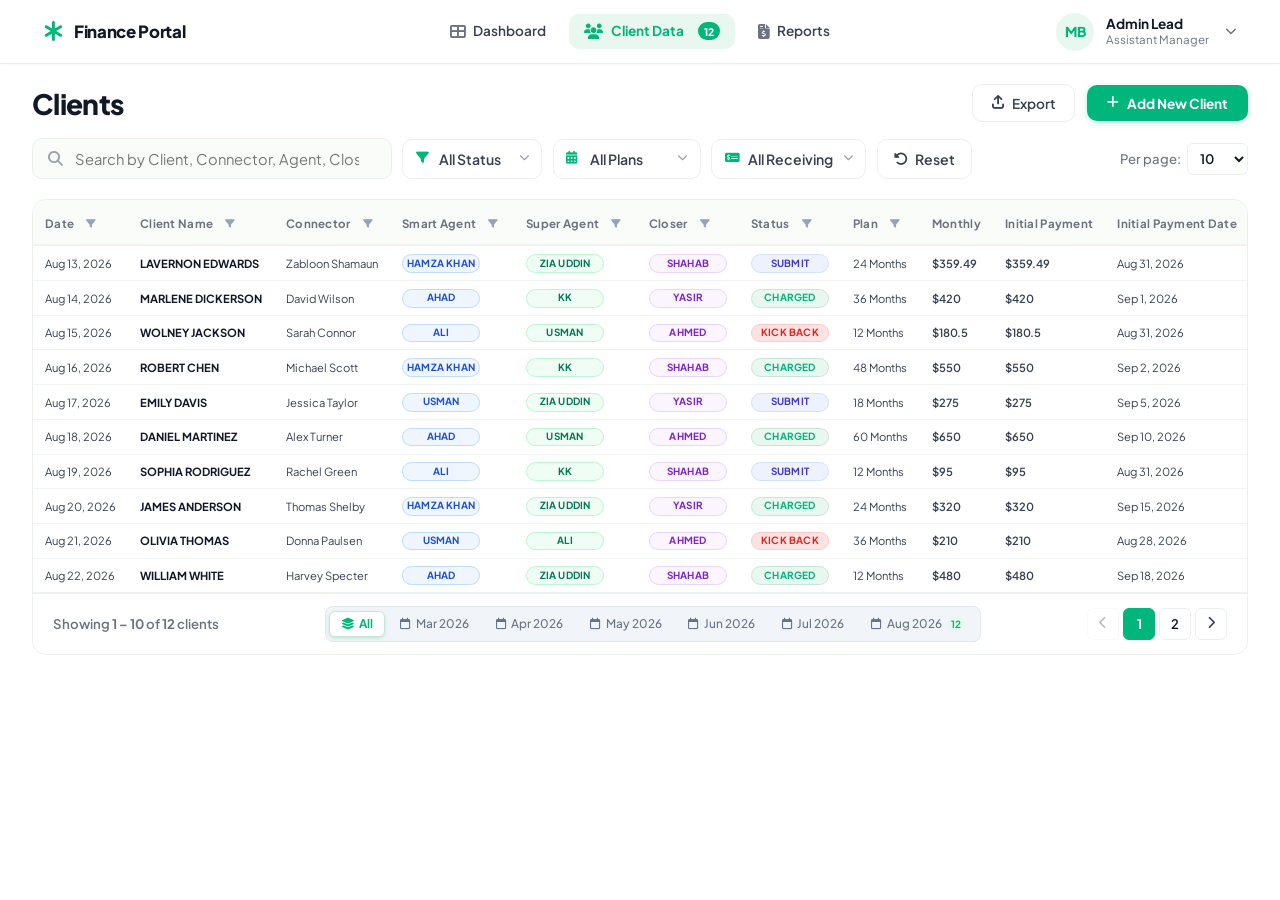
==== commit 0e9532d9: "feat: topbar header navigation, user profile dropdown logout, and 3-table reports page with mixed in" ====
--- a/clients.html
+++ b/clients.html
@@ -15,68 +15,60 @@
     <link rel="stylesheet" href="style.css">
 </head>
 <body>
-    <!-- Master Rounded Canvas Card (Matching Screenshot) -->
+    <!-- Master Full-Width App Layout with Topbar Navigation -->
     <div class="app-canvas">
-        <!-- Sidebar Overlay (Mobile) -->
-        <div class="sidebar-overlay" id="sidebarOverlay"></div>
-
-        <!-- Sidebar (Icon-Only with Tooltips) -->
-        <aside class="sidebar" id="sidebar">
-            <div class="sidebar-brand">
-                <a href="index.html" class="brand-wrapper">
-                    <div class="brand-icon-leaf">
-                        <i class="fa-solid fa-asterisk"></i>
-                    </div>
-                </a>
-            </div>
-
-            <!-- Navigation Links -->
-            <nav class="sidebar-nav">
-                <a href="index.html" class="nav-item" id="navDashboard" data-tooltip="Dashboard">
-                    <i class="fa-solid fa-table-cells-large nav-icon"></i>
-                </a>
-                <a href="clients.html" class="nav-item active" id="navClients" data-tooltip="Clients">
-                    <i class="fa-solid fa-users nav-icon"></i>
-                    <span class="badge-count" id="navClientCount">0</span>
-                </a>
-                <a href="reports.html" class="nav-item" id="navReports" data-tooltip="Reports">
-                    <i class="fa-solid fa-file-invoice-dollar nav-icon"></i>
-                </a>
-            </nav>
-
-            <!-- Bottom Actions: Logout -->
-            <div class="sidebar-bottom">
-                <button class="sidebar-link-btn btn-logout" id="btnLogout" data-tooltip="Logout">
-                    <i class="fa-solid fa-arrow-right-from-bracket"></i>
-                </button>
-            </div>
-        </aside>
-
         <!-- Main Wrapper -->
         <div class="main-wrapper">
-            <!-- Top Navbar -->
+            <!-- Top Navbar Header -->
             <header class="top-navbar">
                 <div class="nav-left">
-                    <button class="mobile-menu-btn" id="mobileToggleBtn" aria-label="Toggle Menu">
-                        <i class="fa-solid fa-bars"></i>
-                    </button>
-                </div>
+                    <a href="index.html" class="header-brand">
+                        <div class="brand-icon-leaf">
+                            <i class="fa-solid fa-asterisk"></i>
+                        </div>
+                        <span class="brand-text">Finance Portal</span>
+                    </a>
+                </div>
+
+                <!-- Top Navigation Links (Centered) -->
+                <nav class="top-nav-links">
+                    <a href="index.html" class="top-nav-item" id="navDashboard">
+                        <i class="fa-solid fa-table-cells-large"></i>
+                        <span>Dashboard</span>
+                    </a>
+                    <a href="clients.html" class="top-nav-item active" id="navClients">
+                        <i class="fa-solid fa-users"></i>
+                        <span>Client Data</span>
+                        <span class="badge-count" id="navClientCount">0</span>
+                    </a>
+                    <a href="reports.html" class="top-nav-item" id="navReports">
+                        <i class="fa-solid fa-file-invoice-dollar"></i>
+                        <span>Reports</span>
+                    </a>
+                </nav>
 
                 <div class="nav-right">
-                    <!-- Notifications Bell -->
-                    <button class="notification-bell-btn" title="Notifications">
-                        <i class="fa-regular fa-bell"></i>
-                        <span class="notif-badge">3</span>
-                    </button>
-
-                    <!-- User Profile: Avatar First, Account Name After -->
-                    <div class="user-profile-widget">
-                        <div class="user-avatar-img">
-                            MB
-                        </div>
-                        <div class="user-meta-text">
-                            <span class="user-meta-name">Admin Lead</span>
-                            <span class="user-meta-title">Assistant Manager</span>
+                    <!-- User Profile Dropdown -->
+                    <div class="user-profile-dropdown" id="userProfileDropdown">
+                        <button class="user-profile-widget user-profile-btn" id="userProfileBtn" aria-expanded="false" aria-haspopup="true">
+                            <div class="user-avatar-img">
+                                MB
+                            </div>
+                            <div class="user-meta-text">
+                                <span class="user-meta-name">Admin Lead</span>
+                                <span class="user-meta-title">Assistant Manager</span>
+                            </div>
+                            <i class="fa-solid fa-chevron-down user-dropdown-arrow"></i>
+                        </button>
+
+                        <!-- Profile Dropdown Menu -->
+                        <div class="user-dropdown-menu" id="userDropdownMenu">
+                            <div class="user-dropdown-items">
+                                <button type="button" class="user-dropdown-item dropdown-logout-btn" id="btnLogout">
+                                    <i class="fa-solid fa-arrow-right-from-bracket"></i>
+                                    <span>Logout</span>
+                                </button>
+                            </div>
                         </div>
                     </div>
                 </div>
@@ -245,12 +237,12 @@
                                         </th>
                                         <th>
                                             <div class="th-wrap">
-                                                <span class="th-multi-line">Initial<br>Payment</span>
-                                            </div>
-                                        </th>
-                                        <th>
-                                            <div class="th-wrap">
-                                                <span class="th-multi-line">Initial Payment<br>Date</span>
+                                                <span>Initial Payment</span>
+                                            </div>
+                                        </th>
+                                        <th>
+                                            <div class="th-wrap">
+                                                <span>Initial Payment Date</span>
                                                 <button type="button" class="th-filter-btn" data-col="initialPaymentDate" title="Filter Payment Date" onclick="openThFilterPopover(this, 'initialPaymentDate', 'Initial Payment Date')">
                                                     <i class="fa-solid fa-filter"></i>
                                                 </button>
@@ -263,7 +255,7 @@
                                         </th>
                                         <th>
                                             <div class="th-wrap">
-                                                <span class="th-multi-line">Approval<br>Amount</span>
+                                                <span>Approval Amount</span>
                                             </div>
                                         </th>
                                         <th>
--- a/style.css
+++ b/style.css
@@ -358,63 +358,6 @@
 }
 
 /* ==========================================================================
-   SLEEK SIDEBAR TOOLTIP SYSTEM
-   ========================================================================== */
-
-[data-tooltip] {
-    position: relative;
-}
-
-[data-tooltip]::after {
-    content: attr(data-tooltip);
-    position: absolute;
-    left: calc(100% + 14px);
-    top: 50%;
-    transform: translateY(-50%) translateX(-4px) scale(0.95);
-    background: #0F172A;
-    color: #FFFFFF;
-    font-size: 0.76rem;
-    font-weight: 600;
-    letter-spacing: 0.01em;
-    padding: 0.4rem 0.75rem;
-    border-radius: 7px;
-    white-space: nowrap;
-    pointer-events: none;
-    opacity: 0;
-    visibility: hidden;
-    transition: all 0.16s cubic-bezier(0.4, 0, 0.2, 1);
-    box-shadow: 0 4px 14px rgba(15, 23, 42, 0.18);
-    z-index: 99999 !important;
-}
-
-[data-tooltip]::before {
-    content: '';
-    position: absolute;
-    left: calc(100% + 7px);
-    top: 50%;
-    transform: translateY(-50%) translateX(-4px);
-    border: 4px solid transparent;
-    border-right-color: #0F172A;
-    opacity: 0;
-    visibility: hidden;
-    transition: all 0.16s cubic-bezier(0.4, 0, 0.2, 1);
-    pointer-events: none;
-    z-index: 99999 !important;
-}
-
-[data-tooltip]:hover::after {
-    opacity: 1;
-    visibility: visible;
-    transform: translateY(-50%) translateX(0) scale(1);
-}
-
-[data-tooltip]:hover::before {
-    opacity: 1;
-    visibility: visible;
-    transform: translateY(-50%) translateX(0);
-}
-
-/* ==========================================================================
    MAIN CONTENT AREA & TOP HEADER
    ========================================================================== */
 
@@ -430,7 +373,7 @@
 }
 
 .top-navbar {
-    height: var(--header-height);
+    height: var(--header-height, 64px);
     padding: 0 2rem;
     display: flex;
     align-items: center;
@@ -439,49 +382,120 @@
     background-color: #FFFFFF;
     flex-shrink: 0;
     z-index: 40;
+    box-shadow: 0 1px 3px rgba(0, 0, 0, 0.03);
+    position: relative;
 }
 
 .nav-left {
     display: flex;
     align-items: center;
-    gap: 1rem;
-}
-
-.mobile-menu-btn {
+    flex: 1;
+}
+
+.header-brand {
+    display: flex;
+    align-items: center;
+    text-decoration: none;
+}
+
+.brand-text {
+    font-size: 1.05rem;
+    font-weight: 800;
+    color: var(--text-main);
+    letter-spacing: -0.02em;
+}
+
+.top-nav-links {
+    display: flex;
+    align-items: center;
+    justify-content: center;
+    gap: 0.5rem;
+    flex: 2;
+}
+
+.top-nav-item {
     display: inline-flex;
+    align-items: center;
+    gap: 0.5rem;
+    padding: 0.45rem 0.95rem;
+    font-size: 0.85rem;
+    font-weight: 600;
+    color: var(--text-secondary);
+    border-radius: var(--radius-md);
+    transition: var(--transition-fast);
+    position: relative;
+    text-decoration: none;
+}
+
+.top-nav-item i {
+    font-size: 0.95rem;
+    color: var(--text-muted);
+    transition: var(--transition-fast);
+}
+
+.top-nav-item:hover {
+    color: var(--primary);
+    background-color: var(--sidebar-hover);
+}
+
+.top-nav-item:hover i {
+    color: var(--primary);
+}
+
+.top-nav-item.active {
+    color: var(--primary);
+    background-color: #E8F8F0;
+    font-weight: 700;
+}
+
+.top-nav-item.active i {
+    color: var(--primary);
+}
+
+.top-nav-item .badge-count {
+    position: static;
+    margin-left: 0.35rem;
+    background: var(--primary);
+    color: #FFFFFF;
+    font-size: 0.65rem;
+    font-weight: 800;
+    padding: 1px 6px;
+    border-radius: 9999px;
+    box-shadow: none;
+    display: inline-flex;
+    align-items: center;
+    justify-content: center;
+    min-width: 18px;
+    height: 18px;
+}
+
+.btn-top-logout {
+    display: flex;
     align-items: center;
     justify-content: center;
     width: 36px;
     height: 36px;
-    font-size: 0.95rem;
-    line-height: 1;
-    color: var(--text-secondary);
-    border: 1px solid var(--sidebar-border);
     border-radius: var(--radius-md);
-    background-color: #FFFFFF;
+    color: #EF4444;
+    background-color: transparent;
+    border: 1px solid transparent;
     cursor: pointer;
     transition: var(--transition-fast);
-    box-shadow: var(--shadow-sm);
-}
-
-.mobile-menu-btn i {
-    display: flex;
-    align-items: center;
-    justify-content: center;
-    font-size: 0.95rem;
-    line-height: 1;
-}
-
-.mobile-menu-btn:hover {
-    background-color: var(--sidebar-hover);
-    color: var(--primary);
-    border-color: #CBD5E1;
+    font-size: 1.05rem;
+}
+
+.btn-top-logout:hover {
+    background-color: #FEF2F2;
+    border-color: #FEE2E2;
+    transform: scale(1.05);
 }
 
 .nav-right {
     display: flex;
     align-items: center;
+    justify-content: flex-end;
     gap: 1.5rem;
+    flex: 1;
 }
 
 .currency-badge {
@@ -532,11 +546,109 @@
     border: 2px solid #FFFFFF;
 }
 
-.user-profile-widget {
+.user-profile-dropdown {
+    position: relative;
+    display: inline-block;
+}
+
+.user-profile-btn {
     display: flex;
     align-items: center;
     gap: 0.75rem;
-    padding-left: 0.5rem;
+    padding: 0.35rem 0.65rem;
+    border-radius: var(--radius-md);
+    background: transparent;
+    border: 1px solid transparent;
+    cursor: pointer;
+    transition: var(--transition-fast);
+}
+
+.user-profile-btn:hover,
+.user-profile-dropdown.active .user-profile-btn {
+    background-color: var(--sidebar-hover);
+    border-color: var(--sidebar-border);
+}
+
+.user-dropdown-arrow {
+    font-size: 0.72rem;
+    color: var(--text-muted);
+    transition: transform 0.2s ease;
+    margin-left: 0.2rem;
+}
+
+.user-profile-dropdown.active .user-dropdown-arrow {
+    transform: rotate(180deg);
+}
+
+.user-dropdown-menu {
+    position: absolute;
+    top: calc(95% + 6px);
+    right: 0;
+    width: 100%;
+    min-width: 200px;
+    background: #FFFFFF;
+    border: 1px solid var(--sidebar-border);
+    border-radius: var(--radius-md);
+    box-shadow: 0 10px 25px -5px rgba(15, 23, 42, 0.12), 0 8px 10px -6px rgba(15, 23, 42, 0.06);
+    padding: 0.4rem;
+    z-index: 100;
+    display: none;
+    animation: dropdownFadeIn 0.15s ease-out;
+}
+
+@keyframes dropdownFadeIn {
+    from {
+        opacity: 0;
+        transform: translateY(-6px);
+    }
+    to {
+        opacity: 1;
+        transform: translateY(0);
+    }
+}
+
+.user-profile-dropdown.active .user-dropdown-menu {
+    display: block;
+}
+
+.user-dropdown-items {
+    padding: 0;
+}
+
+.user-dropdown-item {
+    display: flex;
+    align-items: center;
+    gap: 0.65rem;
+    width: 100%;
+    padding: 0.55rem 0.85rem;
+    font-size: 0.85rem;
+    font-weight: 600;
+    color: var(--text-main);
+    border-radius: var(--radius-sm);
+    background: transparent;
+    border: none;
+    cursor: pointer;
+    text-align: left;
+    transition: var(--transition-fast);
+}
+
+.user-dropdown-item:hover {
+    background-color: var(--sidebar-hover);
+    color: var(--primary);
+}
+
+.user-dropdown-item.dropdown-logout-btn {
+    color: #EF4444;
+}
+
+.user-dropdown-item.dropdown-logout-btn:hover {
+    background-color: #FEF2F2;
+    color: #DC2626;
+}
+
+.user-dropdown-item.dropdown-logout-btn i {
+    color: #EF4444;
+    font-size: 0.95rem;
 }
 
 .user-meta-text {
@@ -1131,8 +1243,8 @@
 }
 
 .crm-data-table td {
-    padding: 0.65rem 0.75rem;
-    font-size: 0.76rem;
+    padding: 0.45rem 0.75rem;
+    font-size: 0.70rem;
     color: var(--text-secondary);
     border-bottom: 1px solid var(--table-border);
     vertical-align: middle;
@@ -1588,6 +1700,86 @@
     background-color: #FFFFFF;
 }
 
+.rep-receiving-input,
+.rep-residual-receiving-input {
+    width: 100%;
+    max-width: 110px;
+    height: 27px;
+    padding: 0.15rem 0.45rem;
+    font-size: 0.74rem;
+    font-weight: 600;
+    font-family: inherit;
+    color: var(--text-main);
+    background-color: #FAFCFA;
+    border: 1.5px solid #CBD5E1;
+    border-radius: var(--radius-sm);
+    transition: var(--transition-fast);
+    text-align: left;
+}
+
+.rep-receiving-input:hover,
+.rep-residual-receiving-input:hover {
+    border-color: #94A3B8;
+    background-color: #FFFFFF;
+}
+
+.rep-receiving-input:focus,
+.rep-residual-receiving-input:focus {
+    border-color: var(--primary);
+    background-color: #FFFFFF;
+    box-shadow: 0 0 0 2px rgba(0, 182, 122, 0.15);
+    outline: none;
+}
+
+#reportTable th.col-rep-date,
+#residualTable th.col-rep-date {
+    width: 17%;
+}
+
+#reportTable th.col-rep-name,
+#residualTable th.col-rep-name {
+    width: 35%;
+}
+
+#reportTable th.col-rep-plan,
+#residualTable th.col-rep-plan {
+    width: 16%;
+}
+
+#reportTable th.col-rep-initial,
+#residualTable th.col-rep-initial {
+    width: 16%;
+}
+
+#reportTable th.col-rep-receiving,
+#residualTable th.col-rep-receiving {
+    width: 16%;
+}
+
+#combinedTable th.col-rep-date {
+    width: 15%;
+}
+
+#combinedTable th.col-rep-name {
+    width: 29%;
+}
+
+#combinedTable th.col-rep-plan {
+    width: 14%;
+}
+
+#combinedTable th.col-rep-initial {
+    width: 14%;
+}
+
+#combinedTable th.col-rep-residual {
+    width: 14%;
+}
+
+#combinedTable th.col-rep-receiving {
+    width: 14%;
+}
+
 .tbl-input.is-invalid, .tbl-select.is-invalid {
     border-color: var(--danger);
     background-color: #FEF2F2;
@@ -1843,7 +2035,7 @@
 }
 
 .client-name-text {
-    font-size: 0.76rem;
+    font-size: 0.70rem;
     font-weight: 700;
     color: var(--text-main);
 }
@@ -1993,6 +2185,59 @@
     color: var(--text-muted);
     font-size: 0.85rem;
     margin-bottom: 1.25rem;
+}
+
+.table-section-title {
+    font-size: 1.15rem;
+    font-weight: 700;
+    color: var(--text-main);
+    letter-spacing: -0.01em;
+}
+
+.header-date-plain {
+    font-weight: 600;
+    color: var(--text-muted);
+    font-size: 1.25rem;
+    margin-left: 0.25rem;
+}
+
+/* ==========================================================================
+   REPORTS TABLES (Clean Full 10 Rows View - No Inner Scroll)
+   ========================================================================== */
+.rep-table-limited-scroll {
+    overflow: visible !important;
+    max-height: none !important;
+    position: relative;
+    border: 1px solid var(--sidebar-border);
+    border-radius: var(--radius-md);
+    background-color: #FFFFFF;
+    box-shadow: var(--shadow-sm);
+    margin-bottom: 2rem;
+}
+
+.rep-table-limited-scroll .table-scroll-container {
+    max-height: none !important;
+    overflow-y: visible !important;
+    overflow-x: auto !important;
+}
+
+.rep-table-limited-scroll table {
+    width: 100%;
+    margin-bottom: 0;
+}
+
+.rep-table-limited-scroll thead th {
+    background-color: #F8FAFC !important;
+    box-shadow: 0 1px 2px rgba(0, 0, 0, 0.05);
+}
+
+.rep-table-limited-scroll tfoot {
+    background-color: #F8FAFC !important;
+    box-shadow: 0 -1px 2px rgba(0, 0, 0, 0.05);
+}
+
+.rep-table-limited-scroll tfoot td {
+    background-color: #F8FAFC !important;
 }
 
 /* ==========================================================================
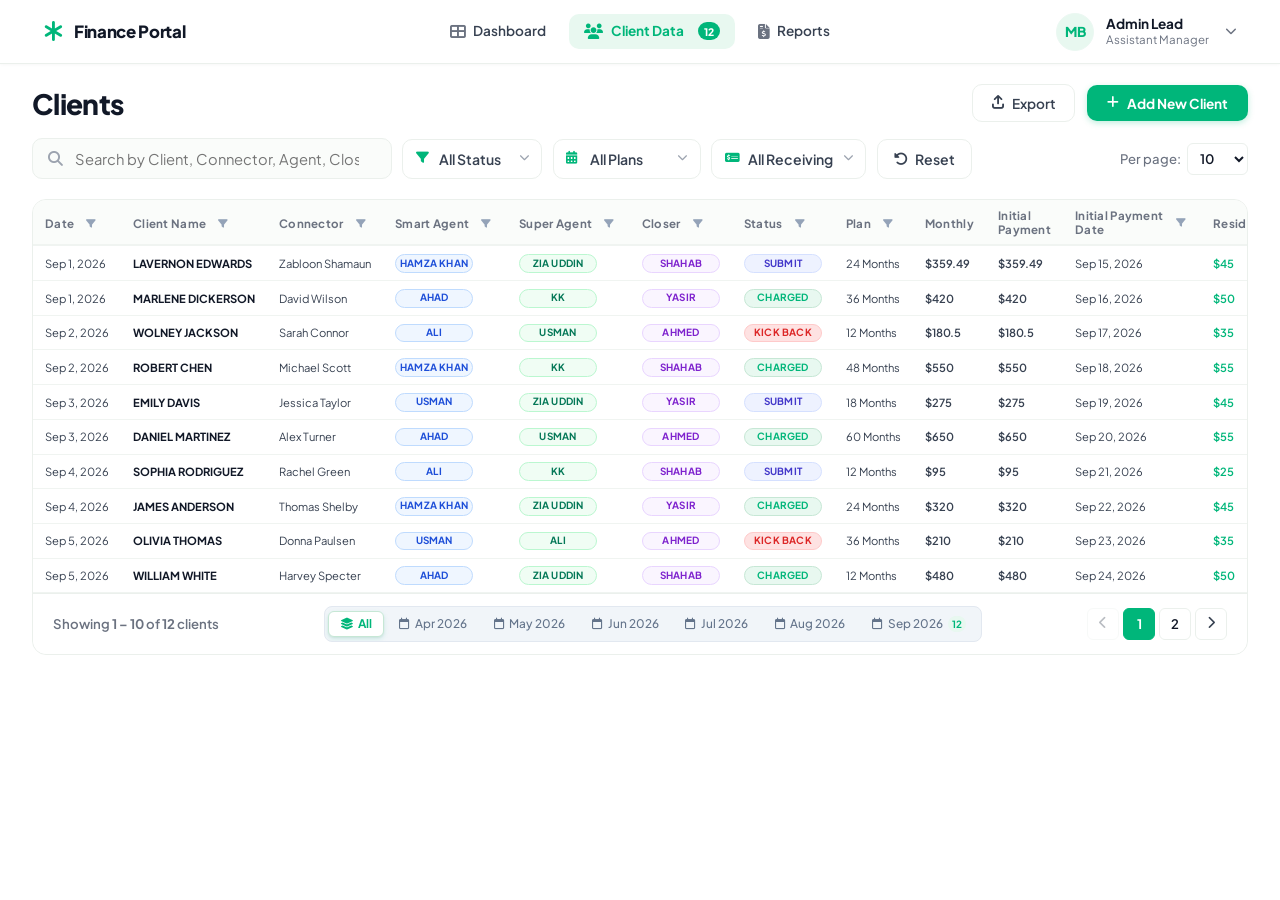
==== commit 60e5d8ed: "style: wrap table header text and fix responsive table container height in clients page" ====
--- a/clients.html
+++ b/clients.html
@@ -237,12 +237,12 @@
                                         </th>
                                         <th>
                                             <div class="th-wrap">
-                                                <span>Initial Payment</span>
-                                            </div>
-                                        </th>
-                                        <th>
-                                            <div class="th-wrap">
-                                                <span>Initial Payment Date</span>
+                                                <span>Initial <br> Payment</span>
+                                            </div>
+                                        </th>
+                                        <th>
+                                            <div class="th-wrap">
+                                                <span>Initial Payment <br> Date</span>
                                                 <button type="button" class="th-filter-btn" data-col="initialPaymentDate" title="Filter Payment Date" onclick="openThFilterPopover(this, 'initialPaymentDate', 'Initial Payment Date')">
                                                     <i class="fa-solid fa-filter"></i>
                                                 </button>
@@ -255,7 +255,7 @@
                                         </th>
                                         <th>
                                             <div class="th-wrap">
-                                                <span>Approval Amount</span>
+                                                <span>Approval <br> Amount</span>
                                             </div>
                                         </th>
                                         <th>
--- a/style.css
+++ b/style.css
@@ -2316,6 +2316,237 @@
     gap: 0.4rem;
 }
 
+/* ==========================================================================
+   DASHBOARD DATE / MONTH RANGE FILTER COMPONENT
+   ========================================================================== */
+
+.dash-date-filter-wrap {
+    position: relative;
+    display: inline-block;
+}
+
+.btn-dash-date-trigger {
+    display: inline-flex;
+    align-items: center;
+    gap: 0.6rem;
+    height: 38px;
+    padding: 0 0.95rem;
+    background-color: #FFFFFF;
+    border: 1.5px solid var(--sidebar-border);
+    border-radius: var(--radius-md);
+    font-size: 0.82rem;
+    font-weight: 600;
+    font-family: inherit;
+    color: var(--text-main);
+    cursor: pointer;
+    transition: var(--transition-fast);
+    box-shadow: 0 1px 2px rgba(0, 0, 0, 0.04);
+}
+
+.btn-dash-date-trigger:hover,
+.dash-date-filter-wrap.active .btn-dash-date-trigger {
+    border-color: var(--primary);
+    color: var(--primary);
+    background-color: #FAFCFA;
+}
+
+.btn-dash-date-trigger i.fa-calendar-days {
+    color: var(--primary);
+    font-size: 0.9rem;
+}
+
+.btn-dash-date-trigger .caret-icon {
+    font-size: 0.68rem;
+    color: var(--text-muted);
+    transition: transform 0.2s ease;
+    margin-left: 0.15rem;
+}
+
+.dash-date-filter-wrap.active .caret-icon {
+    transform: rotate(180deg);
+}
+
+/* Popover */
+.dash-date-popover {
+    position: absolute;
+    top: calc(100% + 8px);
+    right: 0;
+    width: 390px;
+    max-width: calc(100vw - 2rem);
+    background: #FFFFFF;
+    border: 1px solid var(--sidebar-border);
+    border-radius: var(--radius-lg);
+    box-shadow: 0 12px 30px -4px rgba(15, 23, 42, 0.15), 0 4px 12px -2px rgba(15, 23, 42, 0.08);
+    padding: 1.15rem;
+    z-index: 100;
+    display: none;
+    flex-direction: column;
+    gap: 0.95rem;
+    animation: dropdownFadeIn 0.15s ease-out;
+}
+
+.dash-date-filter-wrap.active .dash-date-popover {
+    display: flex;
+}
+
+.date-popover-header {
+    display: flex;
+    align-items: center;
+    justify-content: space-between;
+    padding-bottom: 0.5rem;
+    border-bottom: 1px solid #F1F5F9;
+}
+
+.date-popover-title {
+    font-size: 0.85rem;
+    font-weight: 700;
+    color: var(--text-main);
+}
+
+.date-popover-reset {
+    background: transparent;
+    border: none;
+    color: var(--primary);
+    font-size: 0.76rem;
+    font-weight: 600;
+    cursor: pointer;
+    transition: var(--transition-fast);
+}
+
+.date-popover-reset:hover {
+    text-decoration: underline;
+}
+
+/* Tabs */
+.date-mode-tabs {
+    display: flex;
+    background-color: #F1F5F9;
+    border-radius: var(--radius-sm);
+    padding: 3px;
+    gap: 3px;
+}
+
+.date-tab-btn {
+    flex: 1;
+    padding: 0.4rem 0.4rem;
+    font-size: 0.76rem;
+    font-weight: 600;
+    font-family: inherit;
+    color: var(--text-muted);
+    background: transparent;
+    border: none;
+    border-radius: 4px;
+    cursor: pointer;
+    transition: all 0.15s ease;
+    text-align: center;
+    white-space: nowrap;
+}
+
+.date-tab-btn:hover {
+    color: var(--text-main);
+}
+
+.date-tab-btn.active {
+    background-color: #FFFFFF;
+    color: var(--primary);
+    box-shadow: 0 1px 3px rgba(0, 0, 0, 0.08);
+}
+
+/* Panes */
+.date-tab-pane {
+    display: none;
+    flex-direction: column;
+    gap: 0.45rem;
+}
+
+.date-tab-pane.active {
+    display: flex;
+}
+
+.date-pane-label {
+    font-size: 0.74rem;
+    font-weight: 600;
+    color: var(--text-secondary);
+}
+
+.date-picker-input {
+    width: 100%;
+    height: 38px;
+    padding: 0.35rem 0.65rem;
+    font-size: 0.8rem;
+    font-weight: 600;
+    font-family: inherit;
+    color: var(--text-main);
+    background-color: #FAFCFA;
+    border: 1.5px solid var(--sidebar-border);
+    border-radius: var(--radius-sm);
+    outline: none;
+    box-sizing: border-box;
+    transition: var(--transition-fast);
+}
+
+.date-picker-input:focus {
+    border-color: var(--primary);
+    background-color: #FFFFFF;
+    box-shadow: 0 0 0 2px rgba(0, 182, 122, 0.15);
+}
+
+.range-inputs-row {
+    display: grid;
+    grid-template-columns: 1fr 1fr;
+    gap: 0.75rem;
+    width: 100%;
+}
+
+.range-input-group {
+    display: flex;
+    flex-direction: column;
+    gap: 0.35rem;
+    min-width: 0;
+}
+
+.date-popover-footer {
+    display: flex;
+    align-items: center;
+    justify-content: flex-end;
+    gap: 0.5rem;
+    padding-top: 0.65rem;
+    border-top: 1px solid #F1F5F9;
+}
+
+.btn-date-cancel {
+    padding: 0.4rem 0.75rem;
+    font-size: 0.76rem;
+    font-weight: 600;
+    color: var(--text-muted);
+    background: #F1F5F9;
+    border: none;
+    border-radius: var(--radius-sm);
+    cursor: pointer;
+    transition: var(--transition-fast);
+}
+
+.btn-date-cancel:hover {
+    background: #E2E8F0;
+    color: var(--text-main);
+}
+
+.btn-date-apply {
+    padding: 0.4rem 0.9rem;
+    font-size: 0.76rem;
+    font-weight: 700;
+    color: #FFFFFF;
+    background: var(--primary);
+    border: none;
+    border-radius: var(--radius-sm);
+    cursor: pointer;
+    transition: var(--transition-fast);
+}
+
+.btn-date-apply:hover {
+    background: var(--primary-dark, #009664);
+}
+
 /* Dashboard 2-Column Section */
 .dashboard-grid-2col {
     display: grid;
@@ -2698,18 +2929,16 @@
         padding: 0 1.5rem;
     }
     .page-content {
-        display: flex;
-        flex-direction: column;
-        height: calc(100vh - 52px);
-        overflow: hidden;
-        padding: 0.85rem 1.5rem 1rem;
+        padding: 0.85rem 1.5rem 1.25rem;
+        height: auto;
+        min-height: auto;
+        overflow: visible;
     }
     #viewClients.active {
-        display: flex;
-        flex-direction: column;
-        flex: 1;
-        min-height: 0;
-        height: 100%;
+        display: block;
+        height: auto;
+        min-height: auto;
+        flex: none;
     }
     .page-header-row {
         margin-bottom: 0.65rem;
@@ -2726,20 +2955,19 @@
         height: 52px;
     }
     .table-outer-wrapper {
-        flex: 1;
-        min-height: 0;
-        display: flex;
-        flex-direction: column;
+        height: auto;
+        min-height: auto;
+        flex: none;
     }
     .table-scroll-container {
-        flex: 1;
-        min-height: 0;
-        overflow-y: auto;
+        height: auto;
+        min-height: auto;
+        flex: none;
         overflow-x: auto;
+        overflow-y: visible;
         max-height: none;
     }
     .table-pagination-footer {
-        flex-shrink: 0;
         padding: 0.65rem 1.25rem;
     }
 }
@@ -2761,7 +2989,8 @@
         font-size: 0.65rem;
     }
     .page-content {
-        height: calc(100vh - 46px);
+        height: auto;
+        min-height: auto;
         padding: 0.6rem 1.25rem 0.75rem;
     }
     .page-header-row {
@@ -2816,7 +3045,8 @@
         padding: 0 1rem;
     }
     .page-content {
-        height: calc(100vh - 40px);
+        height: auto;
+        min-height: auto;
         padding: 0.4rem 0.75rem 0.5rem;
     }
     .page-header-row {
@@ -3151,27 +3381,28 @@
 .fin-top-grid {
     display: grid;
     grid-template-columns: repeat(3, 1fr);
-    gap: 1.15rem;
-    margin-bottom: 1.15rem;
+    gap: 1rem;
+    margin-bottom: 0.85rem;
 }
 
 .fin-card {
     background: #FFFFFF;
-    border-radius: 20px;
-    padding: 1.25rem 1.4rem;
+    border-radius: 16px;
+    padding: 1.05rem 1.25rem;
     border: 1px solid #EDF0F3;
     box-shadow: 0 4px 20px -2px rgba(0, 0, 0, 0.03);
     display: flex;
     flex-direction: column;
+    justify-content: flex-start;
+    gap: 0.25rem;
+    position: relative;
+}
+
+.fin-card-head {
+    display: flex;
     justify-content: space-between;
-    position: relative;
-}
-
-.fin-card-head {
-    display: flex;
-    justify-content: space-between;
-    align-items: center;
-    margin-bottom: 0.5rem;
+    align-items: center;
+    margin-bottom: 0.25rem;
 }
 
 .fin-card-brand-title {
@@ -3237,16 +3468,21 @@
     display: flex;
     justify-content: space-between;
     align-items: flex-end;
-    margin: 0.5rem 0 1rem;
+    margin: 0.15rem 0 0;
+}
+
+.fin-card-body-val {
+    margin: 0.15rem 0 0;
 }
 
 .fin-hero-amount {
-    font-size: 2.2rem;
+    font-size: 2.1rem;
     font-weight: 800;
     color: #0F172A;
     letter-spacing: -0.035em;
     margin: 0;
     font-family: 'Plus Jakarta Sans', sans-serif;
+    line-height: 1.1;
 }
 
 .fin-amount-row {
@@ -3705,15 +3941,16 @@
 }
 
 .perf-lead-badge {
-    font-size: 0.72rem;
-    font-weight: 600;
+    font-size: 0.76rem;
+    font-weight: 700;
     color: #00B67A;
     background: #E8F8F0;
-    padding: 0.2rem 0.55rem;
+    padding: 0.2rem 0.65rem;
     border-radius: 8px;
     display: inline-flex;
     align-items: center;
-    gap: 0.25rem;
+    justify-content: center;
+    min-width: 28px;
     white-space: nowrap;
 }
 
